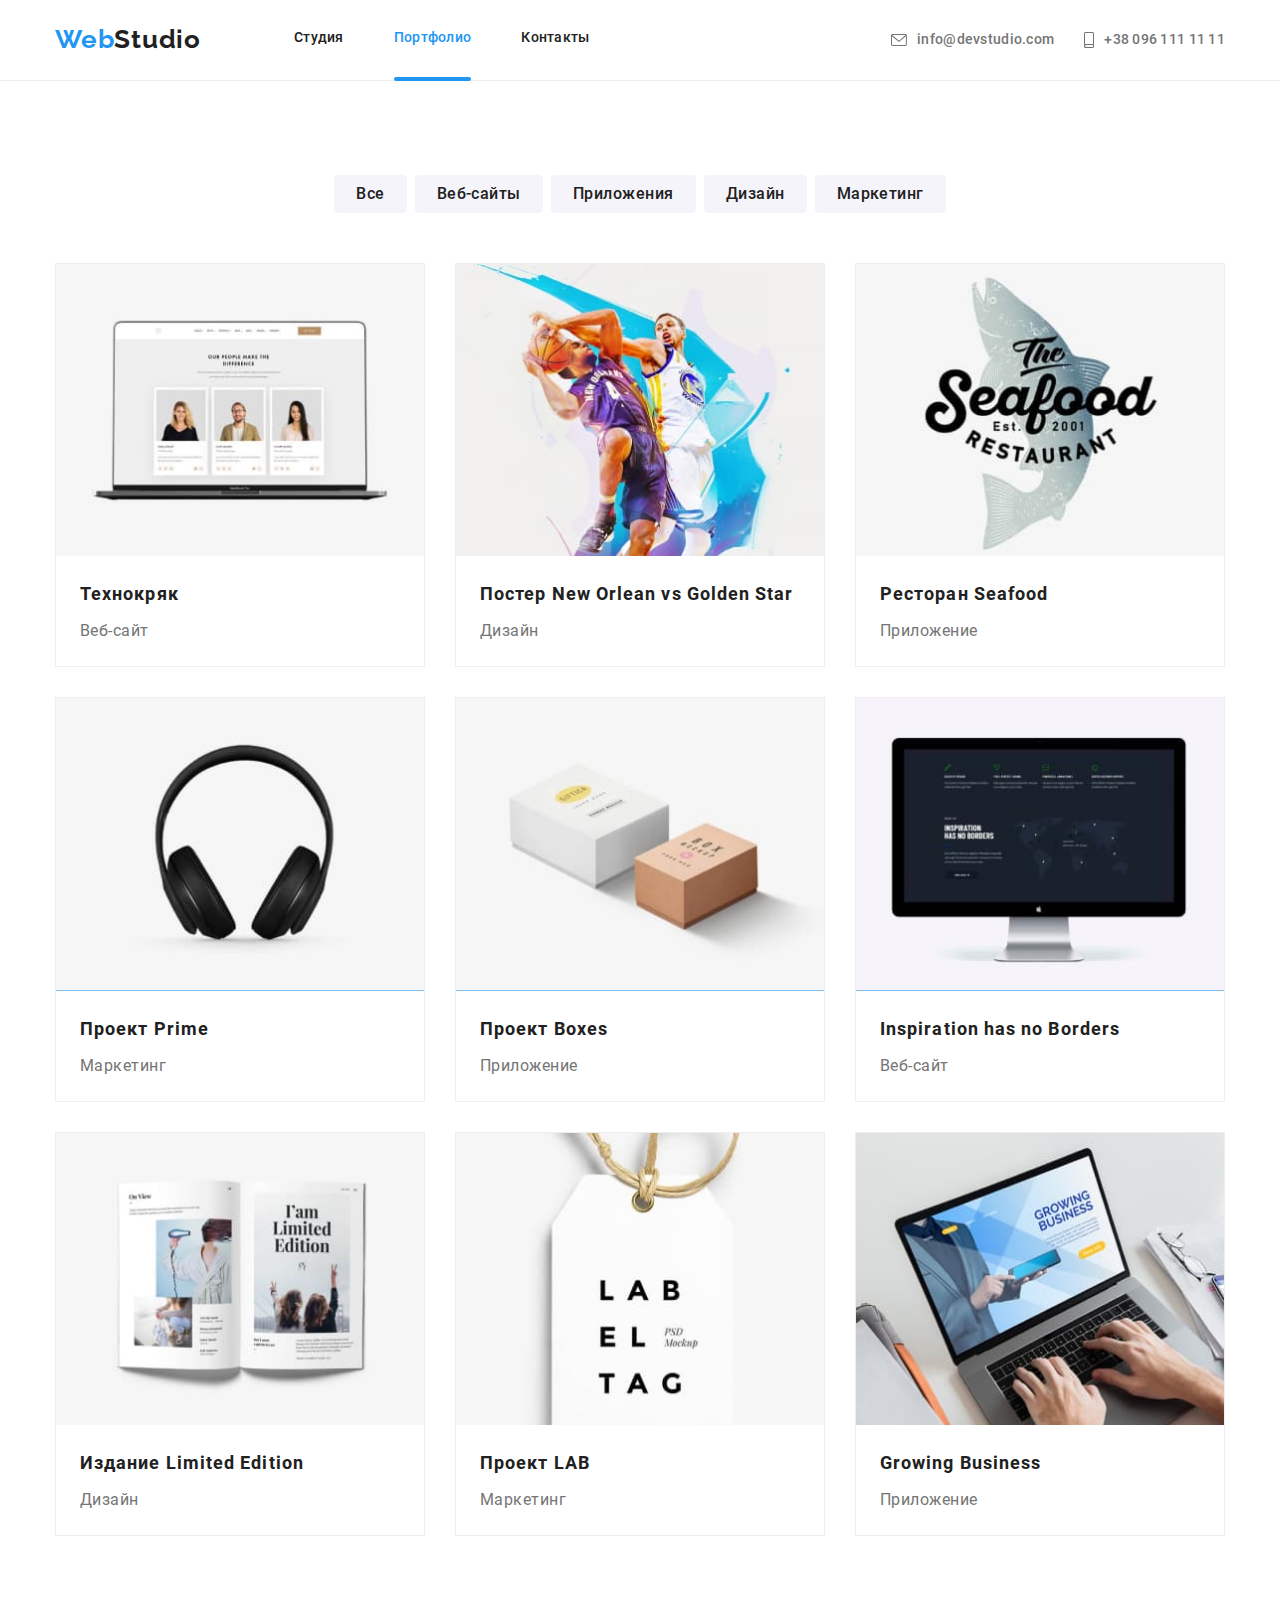
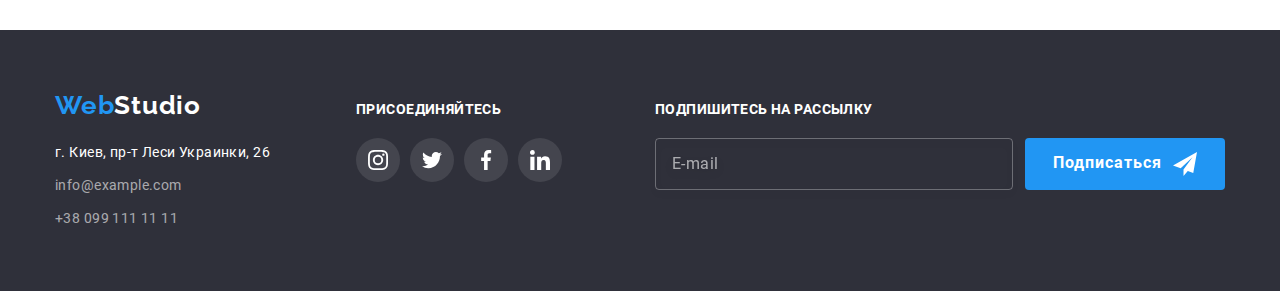
==== portfolio.html @ 05258400 "из ДЗ7 БЭМ+шрифты font-face" ====
<!DOCTYPE html>
<html lang="ru">
  <head>
    <meta charset="UTF-8" />
    <meta name="viewport" content="width=device-width, initial-scale=1.0" />
    <title>WebStudio. Studio.</title>

    <!-- Нормализатор из конспекта -->
    <link
      rel="stylesheet"
      href="https://cdnjs.cloudflare.com/ajax/libs/modern-normalize/0.7.0/modern-normalize.min.css"
    />

    <!-- Мой файл стилей -->
    <link rel="stylesheet" href="./css/main.min.css" />
  </head>
  <body>
    <!--Верхняя линия-->
    <header class="header">
      <div class="container container--topline">
        <nav class="navigation">
          <a href="" class="logo logo--navigation">
            <span class="logo--part-one">Web</span>Studio
          </a>
          <ul class="navigation-list">
            <li class="navigation-list__item">
              <a href="./index.html" class="navigation-list__link"> Студия </a>
            </li>
            <li class="navigation-list__item">
              <a href="./portfolio.html" class="navigation-list__link current">
                Портфолио
              </a>
            </li>
            <li class="navigation-list__item">
              <a href="" class="navigation-list__link"> Контакты </a>
            </li>
          </ul>
        </nav>
        <ul class="contacts">
          <li class="contacts__item">
            <a href="mailto:info@devstudio.com" class="contacts__link">
              <svg class="contacts__icon" width="16" height="12">
                <use href="./images/sprite.svg#icon-envelope"></use>
              </svg>
              info@devstudio.com
            </a>
          </li>
          <li class="contacts__item">
            <a href="tel:+380961111111" class="contacts__link">
              <svg class="contacts__icon" width="10" height="16">
                <use href="./images/sprite.svg#icon-smartphone"></use>
              </svg>
              +38 096 111 11 11
            </a>
          </li>
        </ul>
      </div>
    </header>
    <main>
      <section class="section portfolio">
        <!--  Позже скрыть заголовок этой секции-->
        <h1 class="visually-hidden">Портфолио</h1>
        <div class="container">
          <ul class="filters">
            <li class="filters__item">
              <button type="button" class="filters__button">Все</button>
            </li>
            <li class="filters__item">
              <button type="button" class="filters__button">Веб-сайты</button>
            </li>
            <li class="filters__item">
              <button type="button " class="filters__button">Приложения</button>
            </li>
            <li class="filters__item">
              <button type="button" class="filters__button">Дизайн</button>
            </li>
            <li class="filters__item">
              <button type="button " class="filters__button">Маркетинг</button>
            </li>
          </ul>
          <!--Проекты-->
          <ul class="projects">
            <li class="projects__card">
              <a href="" class="projects__link">
                <div class="projects__image">
                  <img
                    src="./images/project-1.jpg"
                    alt="Страница сайта Технокряк."
                    width="370"
                  />
                  <p class="projects__overley">
                    Технокряк это современная площадка распространения
                    коронавируса. Компании используют эту платформу для
                    цифрового шпионажа и атак на защищённые сервера конкурентов.
                  </p>
                </div>
                <div class="projects__title">
                  <h2 class="projects__name">Технокряк</h2>
                  <p class="projects__label">Веб-сайт</p>
                </div>
              </a>
            </li>
            <li class="projects__card">
              <a href="" class="projects__link">
                <div class="projects__image">
                  <img
                    src="./images/project-2.jpg"
                    alt="Два игрока в баскетбол в прыжке."
                    width="370"
                  />
                  <p class="projects__overley">
                    Технокряк это современная площадка распространения
                    коронавируса. Компании используют эту платформу для
                    цифрового шпионажа и атак на защищённые сервера конкурентов.
                  </p>
                </div>
                <div class="projects__title">
                  <h2 class="projects__name">
                    Постер <span lang="en">New Orlean vs Golden Star</span>
                  </h2>

                  <p class="projects__label">Дизайн</p>
                </div>
              </a>
            </li>
            <li class="projects__card">
              <a href="" class="projects__link">
                <div class="projects__image">
                  <img
                    src="./images/project-3.jpg"
                    alt="Логотип ресторана The Seafood."
                    width="370"
                  />
                  <p class="projects__overley">
                    Технокряк это современная площадка распространения
                    коронавируса. Компании используют эту платформу для
                    цифрового шпионажа и атак на защищённые сервера конкурентов.
                  </p>
                </div>
                <div class="projects__title">
                  <h2 class="projects__name">
                    Ресторан <span lang="en">Seafood</span>
                  </h2>
                  <p class="projects__label">Приложение</p>
                </div>
              </a>
            </li>
            <li class="projects__card">
              <a href="" class="projects__link">
                <div class="projects__image">
                  <img
                    src="./images/project-4.jpg"
                    alt="Наушники"
                    width="370"
                  />
                  <p class="projects__overley">
                    Технокряк это современная площадка распространения
                    коронавируса. Компании используют эту платформу для
                    цифрового шпионажа и атак на защищённые сервера конкурентов.
                  </p>
                </div>

                <div class="projects__title">
                  <h2 class="projects__name">
                    Проект <span lang="en">Prime</span>
                  </h2>
                  <p class="projects__label">Маркетинг</p>
                </div>
              </a>
            </li>
            <li class="projects__card">
              <a href="" class="projects__link">
                <div class="projects__image">
                  <img
                    src="./images/project-5.jpg"
                    alt="Две коробки."
                    width="370"
                  />
                  <p class="projects__overley">
                    Технокряк это современная площадка распространения
                    коронавируса. Компании используют эту платформу для
                    цифрового шпионажа и атак на защищённые сервера конкурентов.
                  </p>
                </div>
                <div class="projects__title">
                  <h2 class="projects__name">
                    Проект <span lang="en">Boxes</span>
                  </h2>

                  <p class="projects__label">Приложение</p>
                </div>
              </a>
            </li>
            <li class="projects__card">
              <a href="" class="projects__link">
                <div class="projects__image">
                  <img
                    src="./images/project-6.jpg"
                    alt="Компьютер."
                    width="370"
                  />
                  <p class="projects__overley">
                    Технокряк это современная площадка распространения
                    коронавируса. Компании используют эту платформу для
                    цифрового шпионажа и атак на защищённые сервера конкурентов.
                  </p>
                </div>
                <div class="projects__title">
                  <h2 class="projects__name" lang="en">
                    Inspiration has no Borders
                  </h2>
                  <p class="projects__label">Веб-сайт</p>
                </div>
              </a>
            </li>
            <li class="projects__card">
              <a href="" class="projects__link">
                <div class="projects__image">
                  <img
                    src="./images/project-7.jpg"
                    alt="Разворот журнала."
                    width="370"
                  />
                  <p class="projects__overley">
                    Технокряк это современная площадка распространения
                    коронавируса. Компании используют эту платформу для
                    цифрового шпионажа и атак на защищённые сервера конкурентов.
                  </p>
                </div>
                <div class="projects__title">
                  <h2 class="projects__name">
                    Издание <span lang="en">Limited Edition</span>
                  </h2>
                  <p class="projects__label">Дизайн</p>
                </div>
              </a>
            </li>
            <li class="projects__card">
              <a href="" class="projects__link">
                <div class="projects__image">
                  <img src="./images/project-8.jpg" alt="Бирка." width="370" />
                  <p class="projects__overley">
                    Технокряк это современная площадка распространения
                    коронавируса. Компании используют эту платформу для
                    цифрового шпионажа и атак на защищённые сервера конкурентов.
                  </p>
                </div>
                <div class="projects__title">
                  <h2 class="projects__name">
                    Проект <span lang="en">LAB</span>
                  </h2>

                  <p class="projects__label">Маркетинг</p>
                </div>
              </a>
            </li>
            <li class="projects__card">
              <a href="" class="projects__link">
                <div class="projects__image">
                  <img
                    src="./images/project-9.jpg"
                    alt="Ноутбук со стартовой страницей сайта"
                    width="370"
                  />
                  <p class="projects__overley">
                    Технокряк это современная площадка распространения
                    коронавируса. Компании используют эту платформу для
                    цифрового шпионажа и атак на защищённые сервера конкурентов.
                  </p>
                </div>
                <div class="projects__title">
                  <h2 class="projects__name" lang="en">Growing Business</h2>
                  <p class="projects__label">Приложение</p>
                </div>
              </a>
            </li>
          </ul>
        </div>
      </section>
    </main>
    <footer class="footer">
      <div class="container container--footer">
        <div class="box-contacts">
          <a href="" class="logo logo--footer">
            <span class="logo--part-one">Web</span
            ><span class="logo--part-two">Studio</span>
          </a>

          <address class="address">
            <p class="address__mail">г. Киев, пр-т Леси Украинки, 26</p>
            <a href="mailto:info@example.com" class="address__email"
              >info@example.com
            </a>
            <a href="tel:+380991111111" class="address__tel"
              >+38 099 111 11 11
            </a>
          </address>
        </div>
        <div class="box-social">
          <p class="box-social__label">Присоединяйтесь</p>
          <ul class="social-network">
            <li class="social-network__item">
              <a href="" class="social-network__link">
                <svg class="social-network__icon">
                  <use href="./images/sprite.svg#icon-instagram"></use>
                </svg>
              </a>
            </li>
            <li class="social-network__item">
              <a href="" class="social-network__link">
                <svg class="social-network__icon">
                  <use href="./images/sprite.svg#icon-twitter"></use>
                </svg>
              </a>
            </li>
            <li class="social-network__item">
              <a href="" class="social-network__link">
                <svg class="social-network__icon">
                  <use href="./images/sprite.svg#icon-facebook"></use>
                </svg>
              </a>
            </li>
            <li class="social-network__item">
              <a href="" class="social-network__link">
                <svg class="social-network__icon">
                  <use href="./images/sprite.svg#icon-linkedin"></use>
                </svg>
              </a>
            </li>
          </ul>
        </div>
        <div class="box-form">
          <p class="box-form__label">Подпишитесь на рассылку</p>
          <form autocomplete="off" id="form-join" class="form-join">
            <input
              type="email"
              class="form-join-input"
              name="user-email"
              placeholder="E-mail"
            />
            <button type="submit" class="form-join__button">Подписаться</button>
          </form>
        </div>
      </div>
    </footer>
  </body>
</html>
---- css/main.min.css ----
@font-face{font-family:'Roboto';src:url("../fonts/roboto-black.eot");src:url("../fonts/roboto-black.eot?#iefix") format("embedded-opentype"),url("../fonts/roboto-black.ttf") format("truetype"),url("../fonts/roboto-black.woff2") format("woff2"),url("../fonts/roboto-black.woff") format("woff"),url("../fonts/roboto-black.svg#roboto-black") format("svg");font-weight:900;font-style:normal;font-display:fallback}@font-face{font-family:'Roboto';src:url("../fonts/roboto-regular.eot");src:url("../fonts/roboto-regular.eot?#iefix") format("embedded-opentype"),url("../fonts/roboto-regular.ttf") format("truetype"),url("../fonts/roboto-regular.woff2") format("woff2"),url("../fonts/roboto-regular.woff") format("woff"),url("../fonts/roboto-regular.svg#roboto-regular") format("svg");font-weight:400;font-style:normal;font-display:fallback}@font-face{font-family:'Roboto';src:url("../fonts/roboto-bold.eot");src:url("../fonts/roboto-bold.eot?#iefix") format("embedded-opentype"),url("../fonts/roboto-bold.ttf") format("truetype"),url("../fonts/roboto-bold.woff2") format("woff2"),url("../fonts/roboto-bold.woff") format("woff"),url("../fonts/roboto-bold.svg#roboto-bold") format("svg");font-weight:700;font-style:normal;font-display:fallback}@font-face{font-family:'Roboto';src:url("../fonts/roboto-medium.eot");src:url("../fonts/roboto-medium.eot?#iefix") format("embedded-opentype"),url("../fonts/roboto-medium.ttf") format("truetype"),url("../fonts/roboto-medium.woff2") format("woff2"),url("../fonts/roboto-medium.woff") format("woff"),url("../fonts/roboto-medium.svg#roboto-medium") format("svg");font-weight:500;font-style:normal;font-display:fallback}@font-face{font-family:'Raleway';src:url("../fonts/raleway-bold.eot");src:url("../fonts/raleway-bold.eot?#iefix") format("embedded-opentype"),url("../fonts/raleway-bold.ttf") format("truetype"),url("../fonts/raleway-bold.woff2") format("woff2"),url("../fonts/raleway-bold.woff") format("woff"),url("../fonts/raleway-bold.svg#raleway-bold") format("svg");font-weight:700;font-style:normal;font-display:fallback}.box-social__label,.box-form__label,.navigation,.primary__title,.features-list__label,.features-list__text,.activity__title,.activity-list__label,.team__title,.members__title,.members__name,.members__position,.clients__title,.address,.address__mail,.projects__overley,.projects__name,.projects__label,.modal__title{margin:0px}.navigation-list,.contacts,.features-list,.activity-list,.members,.social-network,.collection,.filters,.projects,.form-inputs{list-style:none;padding:0px;margin:0px}.logo,.navigation-list__link,.contacts__link,.social-network__link,.collection__link,.address__email,.address__tel,.projects__link{text-decoration:none;margin:0px}.features,.activity,.team,.clients,.portfolio{padding-top:94px;padding-bottom:94px;text-align:center}.primary__button,.form-join__button,.form-modal__submit{padding-top:10px;padding-bottom:10px;width:200px;color:#fff;font-family:"Roboto",sans-serif;font-style:normal;font-weight:700;font-size:16px;line-height:1.87;letter-spacing:.06em;background-color:#2196f3;border:none;border-radius:4px}.box-social__label,.box-form__label{margin-bottom:20px;font-family:"Roboto",sans-serif;font-style:normal;font-weight:700;font-size:14px;line-height:1.14;letter-spacing:.03em;text-align:start;color:#fff;text-transform:uppercase}.container{width:1200px;margin-left:auto;margin-right:auto;padding-left:15px;padding-right:15px}img{display:block;max-width:100%;height:auto}.visually-hidden{position:absolute;width:1px;height:1px;margin:-1px;border:0;padding:0;clip:rect(0 0 0 0);overflow:hidden}.logo{font-family:"Roboto",sans-serif;font-style:normal;font-weight:700;font-size:26px;line-height:1.192;letter-spacing:.03em;font-family:Raleway, sans-serif;color:#212121}.logo--navigation{margin-right:93px;padding:24px 0px 25px}.logo--footer{display:block;margin-bottom:20px}.logo--part-one{color:#2196f3}.logo--part-two{color:#fff}.logo--footer{display:block;margin-bottom:20px}.container--topline{display:-webkit-box;display:-ms-flexbox;display:flex;-webkit-box-pack:justify;-ms-flex-pack:justify;justify-content:space-between;-webkit-box-align:center;-ms-flex-align:center;align-items:center;-ms-flex-wrap:nowrap;flex-wrap:nowrap}.navigation{display:-webkit-box;display:-ms-flexbox;display:flex;-webkit-box-pack:normal;-ms-flex-pack:normal;justify-content:normal;-webkit-box-align:center;-ms-flex-align:center;align-items:center;-ms-flex-wrap:nowrap;flex-wrap:nowrap}.navigation-list{display:-webkit-box;display:-ms-flexbox;display:flex;-webkit-box-pack:normal;-ms-flex-pack:normal;justify-content:normal;-webkit-box-align:normal;-ms-flex-align:normal;align-items:normal;-ms-flex-wrap:nowrap;flex-wrap:nowrap;font-family:"Roboto",sans-serif;font-style:normal;font-weight:500;font-size:14px;line-height:1.14;letter-spacing:.02em}.navigation-list__item:not(:last-child){margin-right:50px}.navigation-list__link{padding:32px 0px;color:#212121;-webkit-transition:background-color 250ms cubic-bezier(0.4, 0, 0.2, 1),color 250ms cubic-bezier(0.4, 0, 0.2, 1);transition:background-color 250ms cubic-bezier(0.4, 0, 0.2, 1),color 250ms cubic-bezier(0.4, 0, 0.2, 1)}.navigation-list__link.current::after{display:block;position:relative;left:0;top:31px;content:'';width:100%;height:4px;border-radius:2px;background-color:#2196f3}.navigation-list__link.current,.navigation-list__link:hover,.navigation-list__link:focus{color:#2196f3}.contacts{display:-webkit-box;display:-ms-flexbox;display:flex;-webkit-box-pack:normal;-ms-flex-pack:normal;justify-content:normal;-webkit-box-align:normal;-ms-flex-align:normal;align-items:normal;-ms-flex-wrap:nowrap;flex-wrap:nowrap;font-family:"Roboto",sans-serif;font-style:normal;font-weight:500;font-size:14px;line-height:1.14;letter-spacing:.02em}.contacts__item:not(:last-child){margin-right:30px}.contacts__link{display:-webkit-box;display:-ms-flexbox;display:flex;-webkit-box-pack:normal;-ms-flex-pack:normal;justify-content:normal;-webkit-box-align:center;-ms-flex-align:center;align-items:center;-ms-flex-wrap:nowrap;flex-wrap:nowrap;padding:32px 0px;color:#757575;-webkit-transition:background-color 250ms cubic-bezier(0.4, 0, 0.2, 1),color 250ms cubic-bezier(0.4, 0, 0.2, 1);transition:background-color 250ms cubic-bezier(0.4, 0, 0.2, 1),color 250ms cubic-bezier(0.4, 0, 0.2, 1)}.contacts__icon{margin-right:10px;fill:#757575;-webkit-transition:fill 250ms cubic-bezier(0.4, 0, 0.2, 1);transition:fill 250ms cubic-bezier(0.4, 0, 0.2, 1)}.contacts__link:hover .contacts__icon,.contacts__link:focus .contacts__icon{fill:#2196f3}.contacts__link:hover,.contacts__link:focus{color:#2196f3}.primary{text-align:center;border-top:1px solid #ececec}.primary__box{display:inline-block;width:696px}.primary__title{font-family:"Roboto",sans-serif;font-style:normal;font-weight:900;font-size:44px;line-height:1.36;letter-spacing:.06em;margin-bottom:30px;color:#fff;text-transform:uppercase}.primary__button{-webkit-box-shadow:0px 4px 4px rgba(0,0,0,0.15);box-shadow:0px 4px 4px rgba(0,0,0,0.15);cursor:pointer;-webkit-transition:background-color 250ms cubic-bezier(0.4, 0, 0.2, 1);transition:background-color 250ms cubic-bezier(0.4, 0, 0.2, 1)}.primary__button:hover,.primary__button:focus{background-color:#188ce8}.background{max-width:1600px;margin:0px auto;padding:200px 0px;height:600px;background-image:-webkit-gradient(linear, left top, right top, from(rgba(47,48,58,0.4)), to(rgba(47,48,58,0.4))),url("../images/primary.jpg");background-image:linear-gradient(to right, rgba(47,48,58,0.4), rgba(47,48,58,0.4)),url("../images/primary.jpg")}.features-list{display:-webkit-box;display:-ms-flexbox;display:flex;-webkit-box-pack:justify;-ms-flex-pack:justify;justify-content:space-between;-webkit-box-align:normal;-ms-flex-align:normal;align-items:normal;-ms-flex-wrap:nowrap;flex-wrap:nowrap}.features-list__card{width:calc((100% - 30px * 3) / 4);text-align:start}.features-list__label{margin-bottom:10px;font-family:"Roboto",sans-serif;font-style:normal;font-weight:700;font-size:14px;line-height:1.14;letter-spacing:.03em;color:#212121;text-transform:uppercase}.features-list__image{display:-webkit-box;display:-ms-flexbox;display:flex;-webkit-box-pack:center;-ms-flex-pack:center;justify-content:center;-webkit-box-align:center;-ms-flex-align:center;align-items:center;-ms-flex-wrap:nowrap;flex-wrap:nowrap;margin-bottom:30px;padding-top:25px;padding-bottom:25px;text-align:center;background-color:#f5f4fa;border-radius:4px}.features-list__icon{--color2: #2196f3;width:70px;height:70px}.features-list__text{font-family:"Roboto",sans-serif;font-style:normal;font-weight:400;font-size:14px;line-height:1.71;letter-spacing:.03em;color:#757575}.activity{padding-top:0}.activity__title{margin-bottom:50px;font-family:"Roboto",sans-serif;font-style:normal;font-weight:700;font-size:36px;line-height:1.16;letter-spacing:.03em;color:#212121}.activity-list{display:-webkit-box;display:-ms-flexbox;display:flex;-webkit-box-pack:normal;-ms-flex-pack:normal;justify-content:normal;-webkit-box-align:normal;-ms-flex-align:normal;align-items:normal;-ms-flex-wrap:wrap;flex-wrap:wrap}.activity-list__card{position:relative;display:-webkit-inline-box;display:-ms-inline-flexbox;display:inline-flex;-webkit-box-pack:center;-ms-flex-pack:center;justify-content:center;-webkit-box-align:normal;-ms-flex-align:normal;align-items:normal;-ms-flex-wrap:wrap;flex-wrap:wrap;width:calc((100% - 30px * 2) / 3)}.activity-list__card:not(:nth-child(3n)){margin-right:30px}.activity-list__label{position:absolute;bottom:0;left:50%;padding:27px 0px;width:370px;-webkit-transform:translateX(-50%);transform:translateX(-50%);font-family:"Roboto",sans-serif;font-style:normal;font-weight:700;font-size:14px;line-height:1.14;letter-spacing:.03em;color:#fff;text-transform:uppercase;background-color:rgba(47,48,58,0.8)}.team{background-color:#f5f4fa}.team__title{font-family:"Roboto",sans-serif;font-style:normal;font-weight:700;font-size:36px;line-height:1.16;letter-spacing:.03em;color:#212121;margin-bottom:50px}.members{display:-webkit-box;display:-ms-flexbox;display:flex;-webkit-box-pack:normal;-ms-flex-pack:normal;justify-content:normal;-webkit-box-align:normal;-ms-flex-align:normal;align-items:normal;-ms-flex-wrap:wrap;flex-wrap:wrap}.members__card{display:-webkit-box;display:-ms-flexbox;display:flex;-webkit-box-pack:normal;-ms-flex-pack:normal;justify-content:normal;-webkit-box-align:center;-ms-flex-align:center;align-items:center;-ms-flex-wrap:nowrap;flex-wrap:nowrap;-webkit-box-orient:vertical;-webkit-box-direction:normal;-ms-flex-direction:column;flex-direction:column;width:calc((100% - 30px * 3) / 4);background-color:#fff;border-radius:0px 0px 4px 4px;-webkit-box-shadow:0px 1px 3px rgba(0,0,0,0.12),0px 1px 1px rgba(0,0,0,0.14),0px 2px 1px rgba(0,0,0,0.2);box-shadow:0px 1px 3px rgba(0,0,0,0.12),0px 1px 1px rgba(0,0,0,0.14),0px 2px 1px rgba(0,0,0,0.2)}.members__card:not(:nth-child(4n)){margin-right:30px}.members__title{padding-top:30px;padding-bottom:30px;font-family:"Roboto",sans-serif;font-style:normal;font-weight:700;font-size:36px;line-height:1.16;letter-spacing:.03em;color:#212121}.members__name{margin-bottom:10px;font-family:"Roboto",sans-serif;font-style:normal;font-weight:500;font-size:16px;line-height:1.19;letter-spacing:.03em;color:#212121}.members__position{margin-bottom:10px;font-family:"Roboto",sans-serif;font-style:normal;font-weight:400;font-size:16px;line-height:1.19;letter-spacing:.03em;color:#757575}.social-network{display:-webkit-box;display:-ms-flexbox;display:flex;-webkit-box-pack:normal;-ms-flex-pack:normal;justify-content:normal;-webkit-box-align:normal;-ms-flex-align:normal;align-items:normal;-ms-flex-wrap:nowrap;flex-wrap:nowrap}.social-network__item:not(:nth-child(4)){margin-right:10px}.social-network__icon{width:20px;height:20px}.social-network__link{display:-webkit-box;display:-ms-flexbox;display:flex;-webkit-box-pack:center;-ms-flex-pack:center;justify-content:center;-webkit-box-align:center;-ms-flex-align:center;align-items:center;-ms-flex-wrap:nowrap;flex-wrap:nowrap;width:44px;height:44px;border-radius:50%}.team .social-network__link{background-color:rgba(255,255,255,0.1);fill:#afb1b8;-webkit-transition:background-color 250ms cubic-bezier(0.4, 0, 0.2, 1),fill 250ms cubic-bezier(0.4, 0, 0.2, 1);transition:background-color 250ms cubic-bezier(0.4, 0, 0.2, 1),fill 250ms cubic-bezier(0.4, 0, 0.2, 1)}.team .social-network__link:hover,.team .social-network__link:focus{background-color:#2196f3;fill:#fff}.footer .social-network__link{background-color:rgba(255,255,255,0.1);fill:#fff;-webkit-transition:background-color 250ms cubic-bezier(0.4, 0, 0.2, 1);transition:background-color 250ms cubic-bezier(0.4, 0, 0.2, 1)}.footer .social-network__link:hover,.footer .social-network__link:focus{background-color:#2196f3}.clients__title{margin-bottom:50px;font-family:"Roboto",sans-serif;font-style:normal;font-weight:700;font-size:36px;line-height:1.16;letter-spacing:.03em;color:#212121}.collection{display:-webkit-box;display:-ms-flexbox;display:flex;-webkit-box-pack:normal;-ms-flex-pack:normal;justify-content:normal;-webkit-box-align:normal;-ms-flex-align:normal;align-items:normal;-ms-flex-wrap:wrap;flex-wrap:wrap}.collection__item{display:-webkit-box;display:-ms-flexbox;display:flex;-webkit-box-pack:normal;-ms-flex-pack:normal;justify-content:normal;-webkit-box-align:normal;-ms-flex-align:normal;align-items:normal;-ms-flex-wrap:nowrap;flex-wrap:nowrap;width:calc((100% - 30px * 5) / 6)}.collection__item:not(:nth-child(6n)){margin-right:30px}.collection__link{display:-webkit-box;display:-ms-flexbox;display:flex;-webkit-box-pack:center;-ms-flex-pack:center;justify-content:center;-webkit-box-align:center;-ms-flex-align:center;align-items:center;-ms-flex-wrap:nowrap;flex-wrap:nowrap;height:90px;width:170px;border:1px solid #afb1b8;border-radius:4px;fill:#afb1b8;-webkit-transition:border-color 250ms cubic-bezier(0.4, 0, 0.2, 1),fill 250ms cubic-bezier(0.4, 0, 0.2, 1);transition:border-color 250ms cubic-bezier(0.4, 0, 0.2, 1),fill 250ms cubic-bezier(0.4, 0, 0.2, 1)}.collection__link:hover,.collection__link:focus{fill:#2196f3;border:1px solid #2196f3}.footer{padding-top:60px;padding-bottom:60px;background-color:#2f303a}.box-contacts{margin-right:70px;min-width:231px;text-align:start}.box-form{margin-left:auto}.container--footer{display:-webkit-box;display:-ms-flexbox;display:flex;-webkit-box-pack:normal;-ms-flex-pack:normal;justify-content:normal;-webkit-box-align:baseline;-ms-flex-align:baseline;align-items:baseline;-ms-flex-wrap:nowrap;flex-wrap:nowrap}.form-join{display:-webkit-box;display:-ms-flexbox;display:flex;-webkit-box-pack:normal;-ms-flex-pack:normal;justify-content:normal;-webkit-box-align:normal;-ms-flex-align:normal;align-items:normal;-ms-flex-wrap:nowrap;flex-wrap:nowrap;width:570px;text-align:start}.form-join-input{padding:15px 16px;margin-right:12px;width:358px;font-family:"Roboto",sans-serif;font-style:normal;font-weight:400;font-size:16px;line-height:1.25;letter-spacing:.03em;color:rgba(255,255,255,0.6);background-color:transparent;-webkit-box-sizing:border-box;box-sizing:border-box;-webkit-filter:drop-shadow(0px 4px 4px rgba(0,0,0,0.15));filter:drop-shadow(0px 4px 4px rgba(0,0,0,0.15));border:1px solid rgba(255,255,255,0.3);border-radius:4px}.form-join-input::-webkit-input-placeholder{color:rgba(255,255,255,0.6)}.form-join-input:-ms-input-placeholder{color:rgba(255,255,255,0.6)}.form-join-input::-ms-input-placeholder{color:rgba(255,255,255,0.6)}.form-join-input::placeholder{color:rgba(255,255,255,0.6)}.form-join__button{display:-webkit-box;display:-ms-flexbox;display:flex;-webkit-box-pack:normal;-ms-flex-pack:normal;justify-content:normal;-webkit-box-align:normal;-ms-flex-align:normal;align-items:normal;-ms-flex-wrap:nowrap;flex-wrap:nowrap;position:relative;padding-left:28px;padding-right:28px}.form-join__button::after{position:absolute;top:50%;right:0;-webkit-transform:translate(-28px, -50%);transform:translate(-28px, -50%);content:'';display:block;width:24px;height:24px;background-image:url(../images/icon-send.svg);background-size:contain}.address{font-family:"Roboto",sans-serif;font-style:normal;font-weight:400;font-size:14px;line-height:1.71;letter-spacing:.03em}.address__mail{margin-bottom:9px;color:#fff}.address__email,.address__tel{display:block;color:rgba(255,255,255,0.6)}.address__email{margin-bottom:9px}.portfolio{border-top:1px solid #ececec}.filters{display:-webkit-inline-box;display:-ms-inline-flexbox;display:inline-flex;-webkit-box-pack:center;-ms-flex-pack:center;justify-content:center;-webkit-box-align:normal;-ms-flex-align:normal;align-items:normal;-ms-flex-wrap:nowrap;flex-wrap:nowrap;margin-bottom:34px;margin-right:auto;margin-left:auto;padding-bottom:16px;cursor:pointer}.filters__item:not(:last-child){margin-right:8px}.filters__button{padding:6px 22px;font-family:"Roboto",sans-serif;font-style:normal;font-weight:500;font-size:16px;line-height:1.62;letter-spacing:.03em;color:#212121;text-align:center;background-color:#f5f4fa;border:none;border-radius:4px;cursor:pointer;-webkit-transition:background-color 250ms cubic-bezier(0.4, 0, 0.2, 1),color 250ms cubic-bezier(0.4, 0, 0.2, 1);transition:background-color 250ms cubic-bezier(0.4, 0, 0.2, 1),color 250ms cubic-bezier(0.4, 0, 0.2, 1)}.filters__button:hover,.filters__button:focus{color:#fff;background-color:#2196f3;-webkit-box-shadow:0px 3px 1px rgba(0,0,0,0.1),0px 1px 2px rgba(0,0,0,0.08),0px 2px 2px rgba(0,0,0,0.12);box-shadow:0px 3px 1px rgba(0,0,0,0.1),0px 1px 2px rgba(0,0,0,0.08),0px 2px 2px rgba(0,0,0,0.12)}.projects{display:-webkit-box;display:-ms-flexbox;display:flex;-webkit-box-pack:normal;-ms-flex-pack:normal;justify-content:normal;-webkit-box-align:normal;-ms-flex-align:normal;align-items:normal;-ms-flex-wrap:wrap;flex-wrap:wrap}.projects__card:not(:nth-child(3n)){margin-right:30px}.projects__card:not(:nth-last-child(-n+3)){margin-bottom:30px}.projects__card{width:calc((100% - 2 * 30px) / 3)}.projects__link{display:block;border:1px solid #eee}.projects__image{display:-webkit-box;display:-ms-flexbox;display:flex;-webkit-box-pack:center;-ms-flex-pack:center;justify-content:center;-webkit-box-align:normal;-ms-flex-align:normal;align-items:normal;-ms-flex-wrap:nowrap;flex-wrap:nowrap;position:relative;overflow:hidden}.projects__overley{font-family:"Roboto",sans-serif;font-style:normal;font-weight:400;font-size:18px;line-height:1.56;letter-spacing:.03em;position:absolute;top:0;left:0;content:'';padding:63px 24px;width:100%;height:100%;text-align:left;color:#fff;background-color:rgba(33,150,243,0.9);-webkit-transform:translateY(100%);transform:translateY(100%);-webkit-transition:-webkit-transform 250ms cubic-bezier(0.4, 0, 0.2, 1);transition:-webkit-transform 250ms cubic-bezier(0.4, 0, 0.2, 1);transition:transform 250ms cubic-bezier(0.4, 0, 0.2, 1);transition:transform 250ms cubic-bezier(0.4, 0, 0.2, 1), -webkit-transform 250ms cubic-bezier(0.4, 0, 0.2, 1)}.projects__link:hover,.projects__link:focus{border:1px solid #eee;-webkit-box-shadow:0px 1px 1px rgba(0,0,0,0.12),0px 4px 4px rgba(0,0,0,0.06),1px 4px 6px rgba(0,0,0,0.16);box-shadow:0px 1px 1px rgba(0,0,0,0.12),0px 4px 4px rgba(0,0,0,0.06),1px 4px 6px rgba(0,0,0,0.16)}.projects__link:hover .projects__overley,.projects__link:focus .projects__overley{-webkit-transform:translateY(0%);transform:translateY(0%)}.projects__name{font-family:"Roboto",sans-serif;font-style:normal;font-weight:700;font-size:18px;line-height:2;letter-spacing:.06em;margin-bottom:4px;color:#212121}.projects__title{padding:20px 24px;text-align:start}.projects__label{font-family:"Roboto",sans-serif;font-style:normal;font-weight:400;font-size:16px;line-height:1.87;letter-spacing:.03em;color:#757575}.backdrop{position:fixed;top:0;left:0;width:100%;height:100%;background-color:rgba(0,0,0,0.2);opacity:1;overflow:auto;z-index:1;-webkit-transition:opacity 250ms cubic-bezier(0.4, 0, 0.2, 1);transition:opacity 250ms cubic-bezier(0.4, 0, 0.2, 1)}.backdrop.is-hidden{opacity:0;pointer-events:none}.modal{position:absolute;top:50%;left:50%;padding:40px;width:528px;height:581px;background-color:#fff;-webkit-box-shadow:0px 1px 3px rgba(0,0,0,0.12),0px 1px 1px rgba(0,0,0,0.14),0px 2px 1px rgba(0,0,0,0.2);box-shadow:0px 1px 3px rgba(0,0,0,0.12),0px 1px 1px rgba(0,0,0,0.14),0px 2px 1px rgba(0,0,0,0.2);border-radius:4px;-webkit-transform:translate(-50%, -50%) scale(1);transform:translate(-50%, -50%) scale(1);-webkit-transition:-webkit-transform 250ms cubic-bezier(0.4, 0, 0.2, 1) 250ms;transition:-webkit-transform 250ms cubic-bezier(0.4, 0, 0.2, 1) 250ms;transition:transform 250ms cubic-bezier(0.4, 0, 0.2, 1) 250ms;transition:transform 250ms cubic-bezier(0.4, 0, 0.2, 1) 250ms, -webkit-transform 250ms cubic-bezier(0.4, 0, 0.2, 1) 250ms}.modal__title{margin-bottom:15px;font-family:"Roboto",sans-serif;font-style:normal;font-weight:700;font-size:20px;line-height:1.15;letter-spacing:.03em;text-align:center}.modal__button-close{display:-webkit-box;display:-ms-flexbox;display:flex;-webkit-box-pack:center;-ms-flex-pack:center;justify-content:center;-webkit-box-align:center;-ms-flex-align:center;align-items:center;-ms-flex-wrap:nowrap;flex-wrap:nowrap;position:absolute;top:8px;right:8px;padding:0;margin:0;width:30px;height:30px;border-radius:50%;background-color:#fff;border:1px solid rgba(0,0,0,0.1);-webkit-transition:fill 250ms cubic-bezier(0.4, 0, 0.2, 1),-webkit-transform 250ms cubic-bezier(0.4, 0, 0.2, 1);transition:fill 250ms cubic-bezier(0.4, 0, 0.2, 1),-webkit-transform 250ms cubic-bezier(0.4, 0, 0.2, 1);transition:fill 250ms cubic-bezier(0.4, 0, 0.2, 1),transform 250ms cubic-bezier(0.4, 0, 0.2, 1);transition:fill 250ms cubic-bezier(0.4, 0, 0.2, 1),transform 250ms cubic-bezier(0.4, 0, 0.2, 1),-webkit-transform 250ms cubic-bezier(0.4, 0, 0.2, 1)}.modal__button-close:hover{fill:#2196f3;outline-color:#eee;-webkit-transform:scale(1.1);transform:scale(1.1)}.backdrop.is-hidden .modal{-webkit-transform:translate(-50%, -50%) scale(0);transform:translate(-50%, -50%) scale(0)}.form-modal{display:block;text-align:center}.form-modal__submit{padding-left:55px;padding-right:55px;-webkit-box-shadow:0px 4px 4px rgba(0,0,0,0.15);box-shadow:0px 4px 4px rgba(0,0,0,0.15);-webkit-transition:backrgound-color 250ms cubic-bezier(0.4, 0, 0.2, 1);transition:backrgound-color 250ms cubic-bezier(0.4, 0, 0.2, 1)}.form-modal__submit:hover{background-color:#188ce8}.form-modal__submit:disabled{background-color:#afb1b8}.form-checkbox{display:-webkit-box;display:-ms-flexbox;display:flex;-webkit-box-pack:normal;-ms-flex-pack:normal;justify-content:normal;-webkit-box-align:center;-ms-flex-align:center;align-items:center;-ms-flex-wrap:nowrap;flex-wrap:nowrap;margin-bottom:30px;font-family:"Roboto",sans-serif;font-style:normal;font-weight:400;font-size:14px;line-height:1.71;letter-spacing:.03em}.form-checkbox__label{margin-right:5px;margin-left:7px;color:#757575}.form-checkbox__link{color:#2196f3}.form-checkbox__castom{width:18px;height:18px;background-image:url(../images/icon-check.svg);background-size:contain;background-origin:border-box;border:1px solid #212121;background-color:#fff;-webkit-transition:background-color 250ms cubic-bezier(0.4, 0, 0.2, 1);transition:background-color 250ms cubic-bezier(0.4, 0, 0.2, 1)}.form-checkbox__input:checked+.form-checkbox__castom{background-color:#2196f3;border-color:transparent;border-radius:2px}.form-inputs{margin-bottom:20px;text-align:start}.form-inputs__item{margin-bottom:10px}.form-inputs__input{padding:11px 0px 11px 40px;border:1px solid rgba(33,33,33,0.2);border-radius:4px;outline:none;-webkit-transition:border-color 250ms cubic-bezier(0.4, 0, 0.2, 1);transition:border-color 250ms cubic-bezier(0.4, 0, 0.2, 1)}.form-inputs__input:focus-within{border-color:#2196f3}.form-inputs__field{display:-webkit-box;display:-ms-flexbox;display:flex;-webkit-box-pack:normal;-ms-flex-pack:normal;justify-content:normal;-webkit-box-align:normal;-ms-flex-align:normal;align-items:normal;-ms-flex-wrap:nowrap;flex-wrap:nowrap;position:relative;-webkit-box-orient:vertical;-webkit-box-direction:normal;-ms-flex-direction:column;flex-direction:column}.form-inputs__field:focus-within .form-inputs__icon{fill:#2196f3}.form-inputs__icon{display:block;position:absolute;bottom:0;left:0;margin-left:12px;-webkit-transform:translateY(-11px);transform:translateY(-11px);-webkit-transition:fill 250ms cubic-bezier(0.4, 0, 0.2, 1);transition:fill 250ms cubic-bezier(0.4, 0, 0.2, 1)}.form-inputs__label{margin-bottom:4px;font-family:"Roboto",sans-serif;font-style:normal;font-weight:400;font-size:12px;line-height:1.17;letter-spacing:.01em}.form-inputs__comment{resize:none;padding:12px 16px;font-family:"Roboto",sans-serif;font-style:normal;font-weight:400;font-size:12px;line-height:1.17;letter-spacing:.01em;border:1px solid rgba(33,33,33,0.2);border-radius:4px;outline:none;-webkit-transition:border-color 250ms cubic-bezier(0.4, 0, 0.2, 1);transition:border-color 250ms cubic-bezier(0.4, 0, 0.2, 1)}.form-inputs__comment::-webkit-input-placeholder{color:rgba(117,117,117,0.5)}.form-inputs__comment:-ms-input-placeholder{color:rgba(117,117,117,0.5)}.form-inputs__comment::-ms-input-placeholder{color:rgba(117,117,117,0.5)}.form-inputs__comment::placeholder{color:rgba(117,117,117,0.5)}.form-inputs__comment:focus-within{border-color:#2196f3}
/*# sourceMappingURL=main.min.css.map */
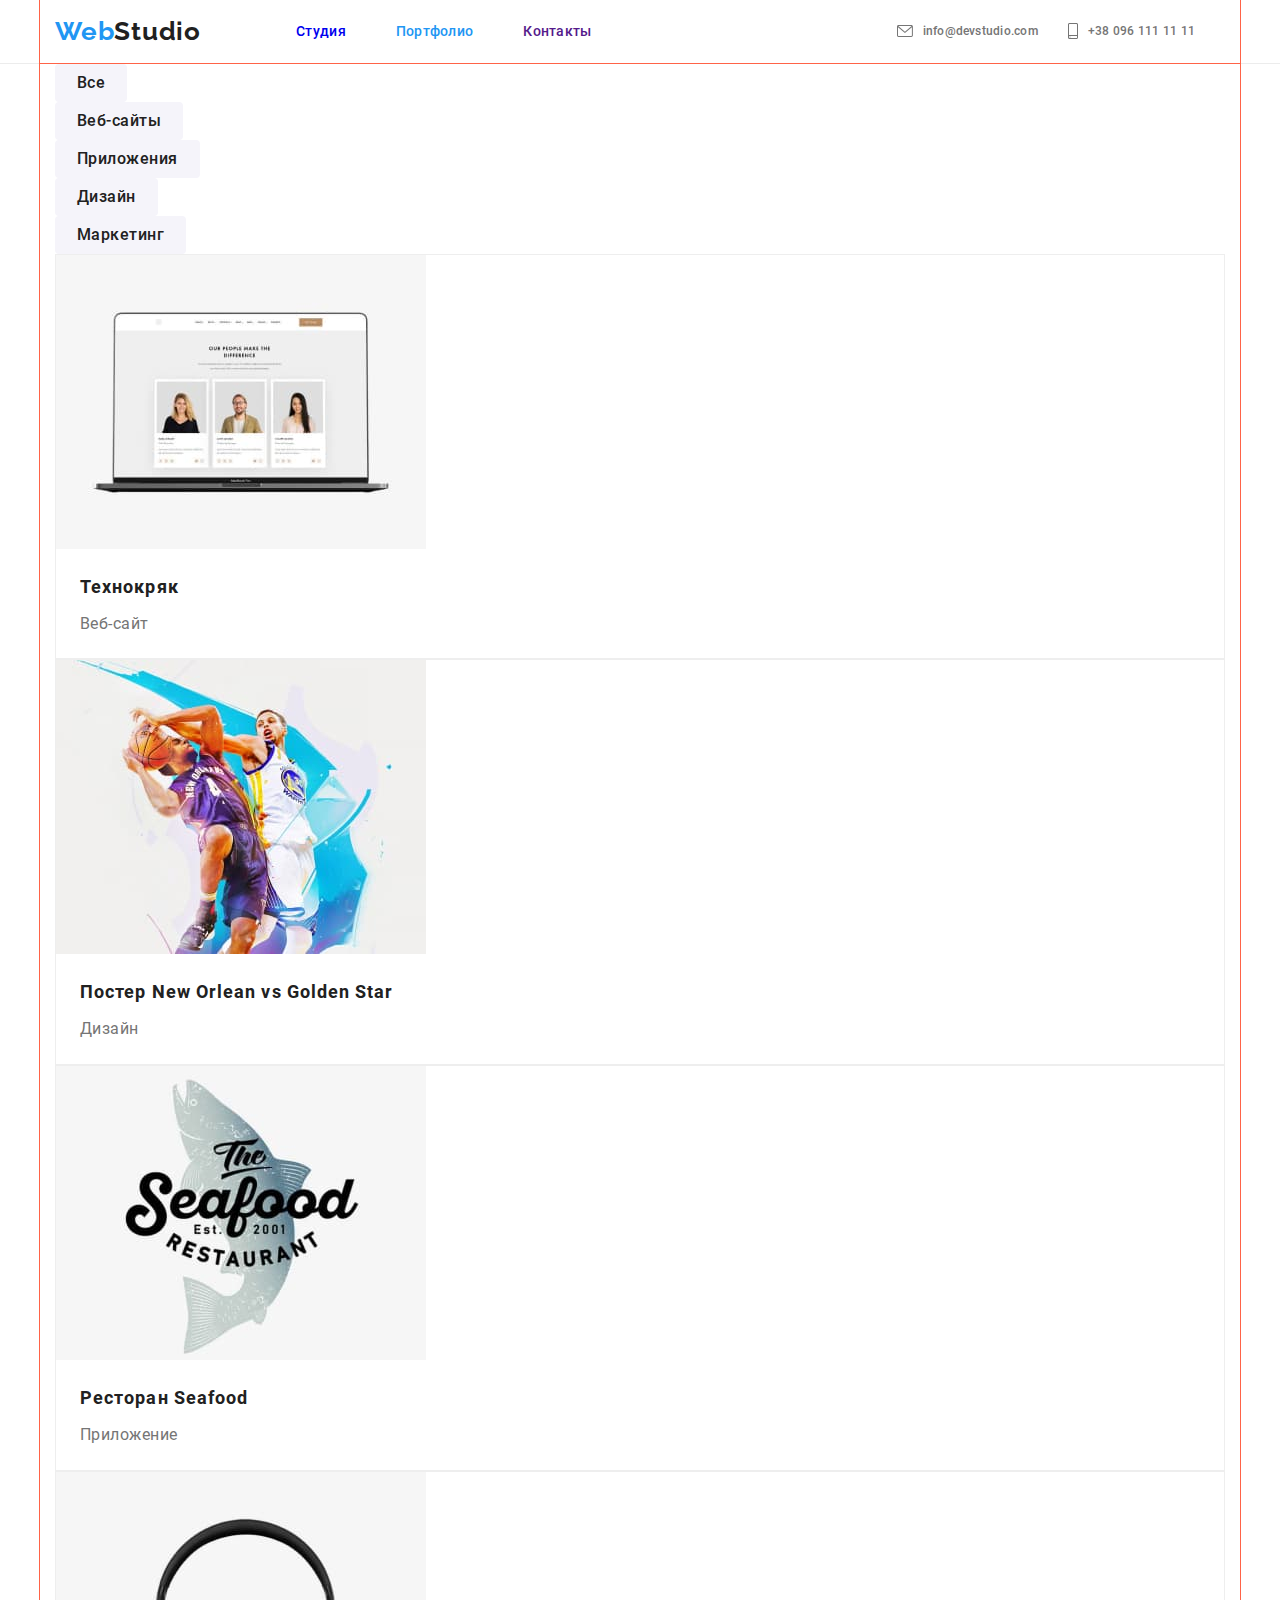
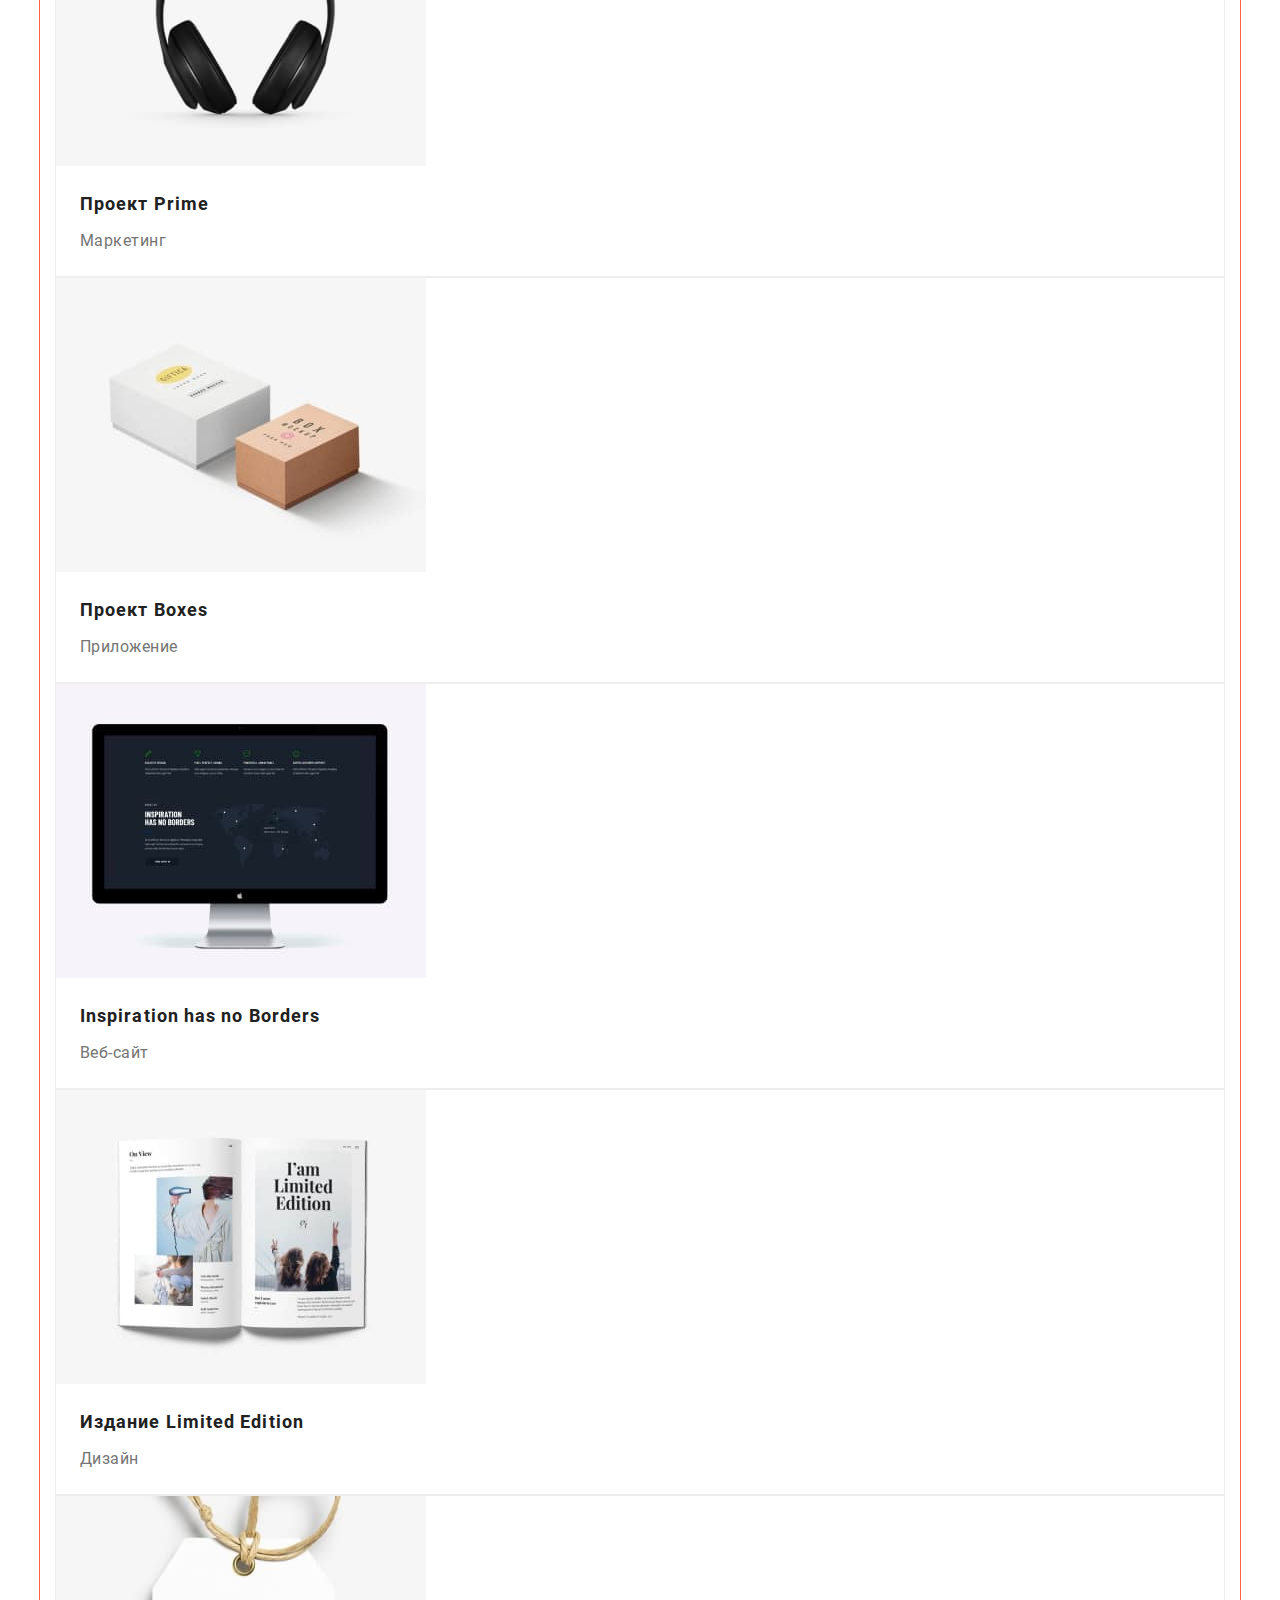
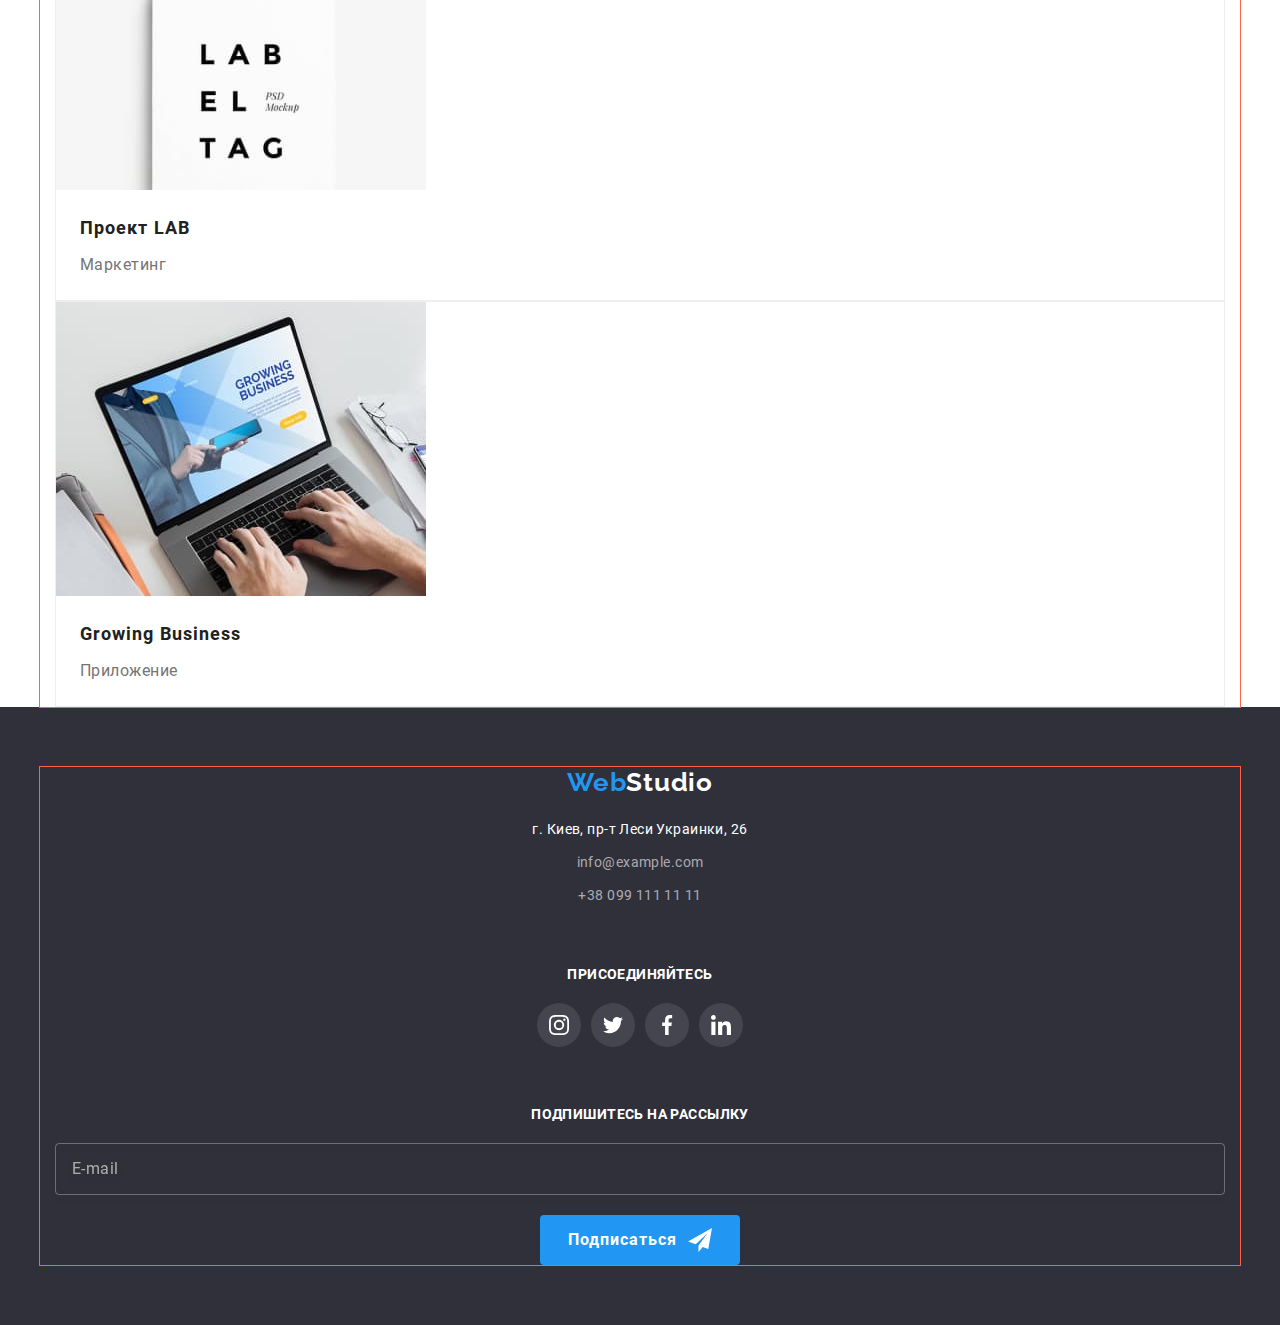
==== commit f14408cf: "хэдер в трех брэкпоинтах" ====
--- a/portfolio.html
+++ b/portfolio.html
@@ -18,10 +18,26 @@
     <!--Верхняя линия-->
     <header class="header">
       <div class="container container--topline">
-        <nav class="navigation">
-          <a href="" class="logo logo--navigation">
-            <span class="logo--part-one">Web</span>Studio
-          </a>
+        <a href="" class="logo logo--navigation">
+          <span class="logo--part-one">Web</span>Studio
+        </a>
+        <button type="button" class="menu-button" data-menu-button>
+          <svg
+            class="menu-icon"
+            width="40"
+            height="40"
+            aria-label="Переключатель мобильного меню"
+            aria-expanded="false"
+            aria-controls="menu-container"
+          >
+            <use
+              class="icon-menu-close"
+              href="./images/sprite.svg#icon-menu-close"
+            ></use>
+            <use class="icon-menu" href="./images/sprite.svg#icon-menu"></use>
+          </svg>
+        </button>
+        <nav class="navigation" id="menu-container" data-menu>
           <ul class="navigation-list">
             <li class="navigation-list__item">
               <a href="./index.html" class="navigation-list__link"> Студия </a>
@@ -35,25 +51,25 @@
               <a href="" class="navigation-list__link"> Контакты </a>
             </li>
           </ul>
+          <ul class="contacts">
+            <li class="contacts__item">
+              <a href="mailto:info@devstudio.com" class="contacts__link">
+                <svg class="contacts__icon" width="16" height="12">
+                  <use href="./images/sprite.svg#icon-envelope"></use>
+                </svg>
+                info@devstudio.com
+              </a>
+            </li>
+            <li class="contacts__item">
+              <a href="tel:+380961111111" class="contacts__link">
+                <svg class="contacts__icon" width="10" height="16">
+                  <use href="./images/sprite.svg#icon-smartphone"></use>
+                </svg>
+                +38 096 111 11 11
+              </a>
+            </li>
+          </ul>
         </nav>
-        <ul class="contacts">
-          <li class="contacts__item">
-            <a href="mailto:info@devstudio.com" class="contacts__link">
-              <svg class="contacts__icon" width="16" height="12">
-                <use href="./images/sprite.svg#icon-envelope"></use>
-              </svg>
-              info@devstudio.com
-            </a>
-          </li>
-          <li class="contacts__item">
-            <a href="tel:+380961111111" class="contacts__link">
-              <svg class="contacts__icon" width="10" height="16">
-                <use href="./images/sprite.svg#icon-smartphone"></use>
-              </svg>
-              +38 096 111 11 11
-            </a>
-          </li>
-        </ul>
       </div>
     </header>
     <main>
@@ -343,5 +359,6 @@
         </div>
       </div>
     </footer>
+    <script src="./js/mobil-menu.js"></script>
   </body>
 </html>
--- a/css/main.min.css
+++ b/css/main.min.css
@@ -1,2 +1,2 @@
-@font-face{font-family:'Roboto';src:url("../fonts/roboto-black.eot");src:url("../fonts/roboto-black.eot?#iefix") format("embedded-opentype"),url("../fonts/roboto-black.ttf") format("truetype"),url("../fonts/roboto-black.woff2") format("woff2"),url("../fonts/roboto-black.woff") format("woff"),url("../fonts/roboto-black.svg#roboto-black") format("svg");font-weight:900;font-style:normal;font-display:fallback}@font-face{font-family:'Roboto';src:url("../fonts/roboto-regular.eot");src:url("../fonts/roboto-regular.eot?#iefix") format("embedded-opentype"),url("../fonts/roboto-regular.ttf") format("truetype"),url("../fonts/roboto-regular.woff2") format("woff2"),url("../fonts/roboto-regular.woff") format("woff"),url("../fonts/roboto-regular.svg#roboto-regular") format("svg");font-weight:400;font-style:normal;font-display:fallback}@font-face{font-family:'Roboto';src:url("../fonts/roboto-bold.eot");src:url("../fonts/roboto-bold.eot?#iefix") format("embedded-opentype"),url("../fonts/roboto-bold.ttf") format("truetype"),url("../fonts/roboto-bold.woff2") format("woff2"),url("../fonts/roboto-bold.woff") format("woff"),url("../fonts/roboto-bold.svg#roboto-bold") format("svg");font-weight:700;font-style:normal;font-display:fallback}@font-face{font-family:'Roboto';src:url("../fonts/roboto-medium.eot");src:url("../fonts/roboto-medium.eot?#iefix") format("embedded-opentype"),url("../fonts/roboto-medium.ttf") format("truetype"),url("../fonts/roboto-medium.woff2") format("woff2"),url("../fonts/roboto-medium.woff") format("woff"),url("../fonts/roboto-medium.svg#roboto-medium") format("svg");font-weight:500;font-style:normal;font-display:fallback}@font-face{font-family:'Raleway';src:url("../fonts/raleway-bold.eot");src:url("../fonts/raleway-bold.eot?#iefix") format("embedded-opentype"),url("../fonts/raleway-bold.ttf") format("truetype"),url("../fonts/raleway-bold.woff2") format("woff2"),url("../fonts/raleway-bold.woff") format("woff"),url("../fonts/raleway-bold.svg#raleway-bold") format("svg");font-weight:700;font-style:normal;font-display:fallback}.box-social__label,.box-form__label,.navigation,.primary__title,.features-list__label,.features-list__text,.activity__title,.activity-list__label,.team__title,.members__title,.members__name,.members__position,.clients__title,.address,.address__mail,.projects__overley,.projects__name,.projects__label,.modal__title{margin:0px}.navigation-list,.contacts,.features-list,.activity-list,.members,.social-network,.collection,.filters,.projects,.form-inputs{list-style:none;padding:0px;margin:0px}.logo,.navigation-list__link,.contacts__link,.social-network__link,.collection__link,.address__email,.address__tel,.projects__link{text-decoration:none;margin:0px}.features,.activity,.team,.clients,.portfolio{padding-top:94px;padding-bottom:94px;text-align:center}.primary__button,.form-join__button,.form-modal__submit{padding-top:10px;padding-bottom:10px;width:200px;color:#fff;font-family:"Roboto",sans-serif;font-style:normal;font-weight:700;font-size:16px;line-height:1.87;letter-spacing:.06em;background-color:#2196f3;border:none;border-radius:4px}.box-social__label,.box-form__label{margin-bottom:20px;font-family:"Roboto",sans-serif;font-style:normal;font-weight:700;font-size:14px;line-height:1.14;letter-spacing:.03em;text-align:start;color:#fff;text-transform:uppercase}.container{width:1200px;margin-left:auto;margin-right:auto;padding-left:15px;padding-right:15px}img{display:block;max-width:100%;height:auto}.visually-hidden{position:absolute;width:1px;height:1px;margin:-1px;border:0;padding:0;clip:rect(0 0 0 0);overflow:hidden}.logo{font-family:"Roboto",sans-serif;font-style:normal;font-weight:700;font-size:26px;line-height:1.192;letter-spacing:.03em;font-family:Raleway, sans-serif;color:#212121}.logo--navigation{margin-right:93px;padding:24px 0px 25px}.logo--footer{display:block;margin-bottom:20px}.logo--part-one{color:#2196f3}.logo--part-two{color:#fff}.logo--footer{display:block;margin-bottom:20px}.container--topline{display:-webkit-box;display:-ms-flexbox;display:flex;-webkit-box-pack:justify;-ms-flex-pack:justify;justify-content:space-between;-webkit-box-align:center;-ms-flex-align:center;align-items:center;-ms-flex-wrap:nowrap;flex-wrap:nowrap}.navigation{display:-webkit-box;display:-ms-flexbox;display:flex;-webkit-box-pack:normal;-ms-flex-pack:normal;justify-content:normal;-webkit-box-align:center;-ms-flex-align:center;align-items:center;-ms-flex-wrap:nowrap;flex-wrap:nowrap}.navigation-list{display:-webkit-box;display:-ms-flexbox;display:flex;-webkit-box-pack:normal;-ms-flex-pack:normal;justify-content:normal;-webkit-box-align:normal;-ms-flex-align:normal;align-items:normal;-ms-flex-wrap:nowrap;flex-wrap:nowrap;font-family:"Roboto",sans-serif;font-style:normal;font-weight:500;font-size:14px;line-height:1.14;letter-spacing:.02em}.navigation-list__item:not(:last-child){margin-right:50px}.navigation-list__link{padding:32px 0px;color:#212121;-webkit-transition:background-color 250ms cubic-bezier(0.4, 0, 0.2, 1),color 250ms cubic-bezier(0.4, 0, 0.2, 1);transition:background-color 250ms cubic-bezier(0.4, 0, 0.2, 1),color 250ms cubic-bezier(0.4, 0, 0.2, 1)}.navigation-list__link.current::after{display:block;position:relative;left:0;top:31px;content:'';width:100%;height:4px;border-radius:2px;background-color:#2196f3}.navigation-list__link.current,.navigation-list__link:hover,.navigation-list__link:focus{color:#2196f3}.contacts{display:-webkit-box;display:-ms-flexbox;display:flex;-webkit-box-pack:normal;-ms-flex-pack:normal;justify-content:normal;-webkit-box-align:normal;-ms-flex-align:normal;align-items:normal;-ms-flex-wrap:nowrap;flex-wrap:nowrap;font-family:"Roboto",sans-serif;font-style:normal;font-weight:500;font-size:14px;line-height:1.14;letter-spacing:.02em}.contacts__item:not(:last-child){margin-right:30px}.contacts__link{display:-webkit-box;display:-ms-flexbox;display:flex;-webkit-box-pack:normal;-ms-flex-pack:normal;justify-content:normal;-webkit-box-align:center;-ms-flex-align:center;align-items:center;-ms-flex-wrap:nowrap;flex-wrap:nowrap;padding:32px 0px;color:#757575;-webkit-transition:background-color 250ms cubic-bezier(0.4, 0, 0.2, 1),color 250ms cubic-bezier(0.4, 0, 0.2, 1);transition:background-color 250ms cubic-bezier(0.4, 0, 0.2, 1),color 250ms cubic-bezier(0.4, 0, 0.2, 1)}.contacts__icon{margin-right:10px;fill:#757575;-webkit-transition:fill 250ms cubic-bezier(0.4, 0, 0.2, 1);transition:fill 250ms cubic-bezier(0.4, 0, 0.2, 1)}.contacts__link:hover .contacts__icon,.contacts__link:focus .contacts__icon{fill:#2196f3}.contacts__link:hover,.contacts__link:focus{color:#2196f3}.primary{text-align:center;border-top:1px solid #ececec}.primary__box{display:inline-block;width:696px}.primary__title{font-family:"Roboto",sans-serif;font-style:normal;font-weight:900;font-size:44px;line-height:1.36;letter-spacing:.06em;margin-bottom:30px;color:#fff;text-transform:uppercase}.primary__button{-webkit-box-shadow:0px 4px 4px rgba(0,0,0,0.15);box-shadow:0px 4px 4px rgba(0,0,0,0.15);cursor:pointer;-webkit-transition:background-color 250ms cubic-bezier(0.4, 0, 0.2, 1);transition:background-color 250ms cubic-bezier(0.4, 0, 0.2, 1)}.primary__button:hover,.primary__button:focus{background-color:#188ce8}.background{max-width:1600px;margin:0px auto;padding:200px 0px;height:600px;background-image:-webkit-gradient(linear, left top, right top, from(rgba(47,48,58,0.4)), to(rgba(47,48,58,0.4))),url("../images/primary.jpg");background-image:linear-gradient(to right, rgba(47,48,58,0.4), rgba(47,48,58,0.4)),url("../images/primary.jpg")}.features-list{display:-webkit-box;display:-ms-flexbox;display:flex;-webkit-box-pack:justify;-ms-flex-pack:justify;justify-content:space-between;-webkit-box-align:normal;-ms-flex-align:normal;align-items:normal;-ms-flex-wrap:nowrap;flex-wrap:nowrap}.features-list__card{width:calc((100% - 30px * 3) / 4);text-align:start}.features-list__label{margin-bottom:10px;font-family:"Roboto",sans-serif;font-style:normal;font-weight:700;font-size:14px;line-height:1.14;letter-spacing:.03em;color:#212121;text-transform:uppercase}.features-list__image{display:-webkit-box;display:-ms-flexbox;display:flex;-webkit-box-pack:center;-ms-flex-pack:center;justify-content:center;-webkit-box-align:center;-ms-flex-align:center;align-items:center;-ms-flex-wrap:nowrap;flex-wrap:nowrap;margin-bottom:30px;padding-top:25px;padding-bottom:25px;text-align:center;background-color:#f5f4fa;border-radius:4px}.features-list__icon{--color2: #2196f3;width:70px;height:70px}.features-list__text{font-family:"Roboto",sans-serif;font-style:normal;font-weight:400;font-size:14px;line-height:1.71;letter-spacing:.03em;color:#757575}.activity{padding-top:0}.activity__title{margin-bottom:50px;font-family:"Roboto",sans-serif;font-style:normal;font-weight:700;font-size:36px;line-height:1.16;letter-spacing:.03em;color:#212121}.activity-list{display:-webkit-box;display:-ms-flexbox;display:flex;-webkit-box-pack:normal;-ms-flex-pack:normal;justify-content:normal;-webkit-box-align:normal;-ms-flex-align:normal;align-items:normal;-ms-flex-wrap:wrap;flex-wrap:wrap}.activity-list__card{position:relative;display:-webkit-inline-box;display:-ms-inline-flexbox;display:inline-flex;-webkit-box-pack:center;-ms-flex-pack:center;justify-content:center;-webkit-box-align:normal;-ms-flex-align:normal;align-items:normal;-ms-flex-wrap:wrap;flex-wrap:wrap;width:calc((100% - 30px * 2) / 3)}.activity-list__card:not(:nth-child(3n)){margin-right:30px}.activity-list__label{position:absolute;bottom:0;left:50%;padding:27px 0px;width:370px;-webkit-transform:translateX(-50%);transform:translateX(-50%);font-family:"Roboto",sans-serif;font-style:normal;font-weight:700;font-size:14px;line-height:1.14;letter-spacing:.03em;color:#fff;text-transform:uppercase;background-color:rgba(47,48,58,0.8)}.team{background-color:#f5f4fa}.team__title{font-family:"Roboto",sans-serif;font-style:normal;font-weight:700;font-size:36px;line-height:1.16;letter-spacing:.03em;color:#212121;margin-bottom:50px}.members{display:-webkit-box;display:-ms-flexbox;display:flex;-webkit-box-pack:normal;-ms-flex-pack:normal;justify-content:normal;-webkit-box-align:normal;-ms-flex-align:normal;align-items:normal;-ms-flex-wrap:wrap;flex-wrap:wrap}.members__card{display:-webkit-box;display:-ms-flexbox;display:flex;-webkit-box-pack:normal;-ms-flex-pack:normal;justify-content:normal;-webkit-box-align:center;-ms-flex-align:center;align-items:center;-ms-flex-wrap:nowrap;flex-wrap:nowrap;-webkit-box-orient:vertical;-webkit-box-direction:normal;-ms-flex-direction:column;flex-direction:column;width:calc((100% - 30px * 3) / 4);background-color:#fff;border-radius:0px 0px 4px 4px;-webkit-box-shadow:0px 1px 3px rgba(0,0,0,0.12),0px 1px 1px rgba(0,0,0,0.14),0px 2px 1px rgba(0,0,0,0.2);box-shadow:0px 1px 3px rgba(0,0,0,0.12),0px 1px 1px rgba(0,0,0,0.14),0px 2px 1px rgba(0,0,0,0.2)}.members__card:not(:nth-child(4n)){margin-right:30px}.members__title{padding-top:30px;padding-bottom:30px;font-family:"Roboto",sans-serif;font-style:normal;font-weight:700;font-size:36px;line-height:1.16;letter-spacing:.03em;color:#212121}.members__name{margin-bottom:10px;font-family:"Roboto",sans-serif;font-style:normal;font-weight:500;font-size:16px;line-height:1.19;letter-spacing:.03em;color:#212121}.members__position{margin-bottom:10px;font-family:"Roboto",sans-serif;font-style:normal;font-weight:400;font-size:16px;line-height:1.19;letter-spacing:.03em;color:#757575}.social-network{display:-webkit-box;display:-ms-flexbox;display:flex;-webkit-box-pack:normal;-ms-flex-pack:normal;justify-content:normal;-webkit-box-align:normal;-ms-flex-align:normal;align-items:normal;-ms-flex-wrap:nowrap;flex-wrap:nowrap}.social-network__item:not(:nth-child(4)){margin-right:10px}.social-network__icon{width:20px;height:20px}.social-network__link{display:-webkit-box;display:-ms-flexbox;display:flex;-webkit-box-pack:center;-ms-flex-pack:center;justify-content:center;-webkit-box-align:center;-ms-flex-align:center;align-items:center;-ms-flex-wrap:nowrap;flex-wrap:nowrap;width:44px;height:44px;border-radius:50%}.team .social-network__link{background-color:rgba(255,255,255,0.1);fill:#afb1b8;-webkit-transition:background-color 250ms cubic-bezier(0.4, 0, 0.2, 1),fill 250ms cubic-bezier(0.4, 0, 0.2, 1);transition:background-color 250ms cubic-bezier(0.4, 0, 0.2, 1),fill 250ms cubic-bezier(0.4, 0, 0.2, 1)}.team .social-network__link:hover,.team .social-network__link:focus{background-color:#2196f3;fill:#fff}.footer .social-network__link{background-color:rgba(255,255,255,0.1);fill:#fff;-webkit-transition:background-color 250ms cubic-bezier(0.4, 0, 0.2, 1);transition:background-color 250ms cubic-bezier(0.4, 0, 0.2, 1)}.footer .social-network__link:hover,.footer .social-network__link:focus{background-color:#2196f3}.clients__title{margin-bottom:50px;font-family:"Roboto",sans-serif;font-style:normal;font-weight:700;font-size:36px;line-height:1.16;letter-spacing:.03em;color:#212121}.collection{display:-webkit-box;display:-ms-flexbox;display:flex;-webkit-box-pack:normal;-ms-flex-pack:normal;justify-content:normal;-webkit-box-align:normal;-ms-flex-align:normal;align-items:normal;-ms-flex-wrap:wrap;flex-wrap:wrap}.collection__item{display:-webkit-box;display:-ms-flexbox;display:flex;-webkit-box-pack:normal;-ms-flex-pack:normal;justify-content:normal;-webkit-box-align:normal;-ms-flex-align:normal;align-items:normal;-ms-flex-wrap:nowrap;flex-wrap:nowrap;width:calc((100% - 30px * 5) / 6)}.collection__item:not(:nth-child(6n)){margin-right:30px}.collection__link{display:-webkit-box;display:-ms-flexbox;display:flex;-webkit-box-pack:center;-ms-flex-pack:center;justify-content:center;-webkit-box-align:center;-ms-flex-align:center;align-items:center;-ms-flex-wrap:nowrap;flex-wrap:nowrap;height:90px;width:170px;border:1px solid #afb1b8;border-radius:4px;fill:#afb1b8;-webkit-transition:border-color 250ms cubic-bezier(0.4, 0, 0.2, 1),fill 250ms cubic-bezier(0.4, 0, 0.2, 1);transition:border-color 250ms cubic-bezier(0.4, 0, 0.2, 1),fill 250ms cubic-bezier(0.4, 0, 0.2, 1)}.collection__link:hover,.collection__link:focus{fill:#2196f3;border:1px solid #2196f3}.footer{padding-top:60px;padding-bottom:60px;background-color:#2f303a}.box-contacts{margin-right:70px;min-width:231px;text-align:start}.box-form{margin-left:auto}.container--footer{display:-webkit-box;display:-ms-flexbox;display:flex;-webkit-box-pack:normal;-ms-flex-pack:normal;justify-content:normal;-webkit-box-align:baseline;-ms-flex-align:baseline;align-items:baseline;-ms-flex-wrap:nowrap;flex-wrap:nowrap}.form-join{display:-webkit-box;display:-ms-flexbox;display:flex;-webkit-box-pack:normal;-ms-flex-pack:normal;justify-content:normal;-webkit-box-align:normal;-ms-flex-align:normal;align-items:normal;-ms-flex-wrap:nowrap;flex-wrap:nowrap;width:570px;text-align:start}.form-join-input{padding:15px 16px;margin-right:12px;width:358px;font-family:"Roboto",sans-serif;font-style:normal;font-weight:400;font-size:16px;line-height:1.25;letter-spacing:.03em;color:rgba(255,255,255,0.6);background-color:transparent;-webkit-box-sizing:border-box;box-sizing:border-box;-webkit-filter:drop-shadow(0px 4px 4px rgba(0,0,0,0.15));filter:drop-shadow(0px 4px 4px rgba(0,0,0,0.15));border:1px solid rgba(255,255,255,0.3);border-radius:4px}.form-join-input::-webkit-input-placeholder{color:rgba(255,255,255,0.6)}.form-join-input:-ms-input-placeholder{color:rgba(255,255,255,0.6)}.form-join-input::-ms-input-placeholder{color:rgba(255,255,255,0.6)}.form-join-input::placeholder{color:rgba(255,255,255,0.6)}.form-join__button{display:-webkit-box;display:-ms-flexbox;display:flex;-webkit-box-pack:normal;-ms-flex-pack:normal;justify-content:normal;-webkit-box-align:normal;-ms-flex-align:normal;align-items:normal;-ms-flex-wrap:nowrap;flex-wrap:nowrap;position:relative;padding-left:28px;padding-right:28px}.form-join__button::after{position:absolute;top:50%;right:0;-webkit-transform:translate(-28px, -50%);transform:translate(-28px, -50%);content:'';display:block;width:24px;height:24px;background-image:url(../images/icon-send.svg);background-size:contain}.address{font-family:"Roboto",sans-serif;font-style:normal;font-weight:400;font-size:14px;line-height:1.71;letter-spacing:.03em}.address__mail{margin-bottom:9px;color:#fff}.address__email,.address__tel{display:block;color:rgba(255,255,255,0.6)}.address__email{margin-bottom:9px}.portfolio{border-top:1px solid #ececec}.filters{display:-webkit-inline-box;display:-ms-inline-flexbox;display:inline-flex;-webkit-box-pack:center;-ms-flex-pack:center;justify-content:center;-webkit-box-align:normal;-ms-flex-align:normal;align-items:normal;-ms-flex-wrap:nowrap;flex-wrap:nowrap;margin-bottom:34px;margin-right:auto;margin-left:auto;padding-bottom:16px;cursor:pointer}.filters__item:not(:last-child){margin-right:8px}.filters__button{padding:6px 22px;font-family:"Roboto",sans-serif;font-style:normal;font-weight:500;font-size:16px;line-height:1.62;letter-spacing:.03em;color:#212121;text-align:center;background-color:#f5f4fa;border:none;border-radius:4px;cursor:pointer;-webkit-transition:background-color 250ms cubic-bezier(0.4, 0, 0.2, 1),color 250ms cubic-bezier(0.4, 0, 0.2, 1);transition:background-color 250ms cubic-bezier(0.4, 0, 0.2, 1),color 250ms cubic-bezier(0.4, 0, 0.2, 1)}.filters__button:hover,.filters__button:focus{color:#fff;background-color:#2196f3;-webkit-box-shadow:0px 3px 1px rgba(0,0,0,0.1),0px 1px 2px rgba(0,0,0,0.08),0px 2px 2px rgba(0,0,0,0.12);box-shadow:0px 3px 1px rgba(0,0,0,0.1),0px 1px 2px rgba(0,0,0,0.08),0px 2px 2px rgba(0,0,0,0.12)}.projects{display:-webkit-box;display:-ms-flexbox;display:flex;-webkit-box-pack:normal;-ms-flex-pack:normal;justify-content:normal;-webkit-box-align:normal;-ms-flex-align:normal;align-items:normal;-ms-flex-wrap:wrap;flex-wrap:wrap}.projects__card:not(:nth-child(3n)){margin-right:30px}.projects__card:not(:nth-last-child(-n+3)){margin-bottom:30px}.projects__card{width:calc((100% - 2 * 30px) / 3)}.projects__link{display:block;border:1px solid #eee}.projects__image{display:-webkit-box;display:-ms-flexbox;display:flex;-webkit-box-pack:center;-ms-flex-pack:center;justify-content:center;-webkit-box-align:normal;-ms-flex-align:normal;align-items:normal;-ms-flex-wrap:nowrap;flex-wrap:nowrap;position:relative;overflow:hidden}.projects__overley{font-family:"Roboto",sans-serif;font-style:normal;font-weight:400;font-size:18px;line-height:1.56;letter-spacing:.03em;position:absolute;top:0;left:0;content:'';padding:63px 24px;width:100%;height:100%;text-align:left;color:#fff;background-color:rgba(33,150,243,0.9);-webkit-transform:translateY(100%);transform:translateY(100%);-webkit-transition:-webkit-transform 250ms cubic-bezier(0.4, 0, 0.2, 1);transition:-webkit-transform 250ms cubic-bezier(0.4, 0, 0.2, 1);transition:transform 250ms cubic-bezier(0.4, 0, 0.2, 1);transition:transform 250ms cubic-bezier(0.4, 0, 0.2, 1), -webkit-transform 250ms cubic-bezier(0.4, 0, 0.2, 1)}.projects__link:hover,.projects__link:focus{border:1px solid #eee;-webkit-box-shadow:0px 1px 1px rgba(0,0,0,0.12),0px 4px 4px rgba(0,0,0,0.06),1px 4px 6px rgba(0,0,0,0.16);box-shadow:0px 1px 1px rgba(0,0,0,0.12),0px 4px 4px rgba(0,0,0,0.06),1px 4px 6px rgba(0,0,0,0.16)}.projects__link:hover .projects__overley,.projects__link:focus .projects__overley{-webkit-transform:translateY(0%);transform:translateY(0%)}.projects__name{font-family:"Roboto",sans-serif;font-style:normal;font-weight:700;font-size:18px;line-height:2;letter-spacing:.06em;margin-bottom:4px;color:#212121}.projects__title{padding:20px 24px;text-align:start}.projects__label{font-family:"Roboto",sans-serif;font-style:normal;font-weight:400;font-size:16px;line-height:1.87;letter-spacing:.03em;color:#757575}.backdrop{position:fixed;top:0;left:0;width:100%;height:100%;background-color:rgba(0,0,0,0.2);opacity:1;overflow:auto;z-index:1;-webkit-transition:opacity 250ms cubic-bezier(0.4, 0, 0.2, 1);transition:opacity 250ms cubic-bezier(0.4, 0, 0.2, 1)}.backdrop.is-hidden{opacity:0;pointer-events:none}.modal{position:absolute;top:50%;left:50%;padding:40px;width:528px;height:581px;background-color:#fff;-webkit-box-shadow:0px 1px 3px rgba(0,0,0,0.12),0px 1px 1px rgba(0,0,0,0.14),0px 2px 1px rgba(0,0,0,0.2);box-shadow:0px 1px 3px rgba(0,0,0,0.12),0px 1px 1px rgba(0,0,0,0.14),0px 2px 1px rgba(0,0,0,0.2);border-radius:4px;-webkit-transform:translate(-50%, -50%) scale(1);transform:translate(-50%, -50%) scale(1);-webkit-transition:-webkit-transform 250ms cubic-bezier(0.4, 0, 0.2, 1) 250ms;transition:-webkit-transform 250ms cubic-bezier(0.4, 0, 0.2, 1) 250ms;transition:transform 250ms cubic-bezier(0.4, 0, 0.2, 1) 250ms;transition:transform 250ms cubic-bezier(0.4, 0, 0.2, 1) 250ms, -webkit-transform 250ms cubic-bezier(0.4, 0, 0.2, 1) 250ms}.modal__title{margin-bottom:15px;font-family:"Roboto",sans-serif;font-style:normal;font-weight:700;font-size:20px;line-height:1.15;letter-spacing:.03em;text-align:center}.modal__button-close{display:-webkit-box;display:-ms-flexbox;display:flex;-webkit-box-pack:center;-ms-flex-pack:center;justify-content:center;-webkit-box-align:center;-ms-flex-align:center;align-items:center;-ms-flex-wrap:nowrap;flex-wrap:nowrap;position:absolute;top:8px;right:8px;padding:0;margin:0;width:30px;height:30px;border-radius:50%;background-color:#fff;border:1px solid rgba(0,0,0,0.1);-webkit-transition:fill 250ms cubic-bezier(0.4, 0, 0.2, 1),-webkit-transform 250ms cubic-bezier(0.4, 0, 0.2, 1);transition:fill 250ms cubic-bezier(0.4, 0, 0.2, 1),-webkit-transform 250ms cubic-bezier(0.4, 0, 0.2, 1);transition:fill 250ms cubic-bezier(0.4, 0, 0.2, 1),transform 250ms cubic-bezier(0.4, 0, 0.2, 1);transition:fill 250ms cubic-bezier(0.4, 0, 0.2, 1),transform 250ms cubic-bezier(0.4, 0, 0.2, 1),-webkit-transform 250ms cubic-bezier(0.4, 0, 0.2, 1)}.modal__button-close:hover{fill:#2196f3;outline-color:#eee;-webkit-transform:scale(1.1);transform:scale(1.1)}.backdrop.is-hidden .modal{-webkit-transform:translate(-50%, -50%) scale(0);transform:translate(-50%, -50%) scale(0)}.form-modal{display:block;text-align:center}.form-modal__submit{padding-left:55px;padding-right:55px;-webkit-box-shadow:0px 4px 4px rgba(0,0,0,0.15);box-shadow:0px 4px 4px rgba(0,0,0,0.15);-webkit-transition:backrgound-color 250ms cubic-bezier(0.4, 0, 0.2, 1);transition:backrgound-color 250ms cubic-bezier(0.4, 0, 0.2, 1)}.form-modal__submit:hover{background-color:#188ce8}.form-modal__submit:disabled{background-color:#afb1b8}.form-checkbox{display:-webkit-box;display:-ms-flexbox;display:flex;-webkit-box-pack:normal;-ms-flex-pack:normal;justify-content:normal;-webkit-box-align:center;-ms-flex-align:center;align-items:center;-ms-flex-wrap:nowrap;flex-wrap:nowrap;margin-bottom:30px;font-family:"Roboto",sans-serif;font-style:normal;font-weight:400;font-size:14px;line-height:1.71;letter-spacing:.03em}.form-checkbox__label{margin-right:5px;margin-left:7px;color:#757575}.form-checkbox__link{color:#2196f3}.form-checkbox__castom{width:18px;height:18px;background-image:url(../images/icon-check.svg);background-size:contain;background-origin:border-box;border:1px solid #212121;background-color:#fff;-webkit-transition:background-color 250ms cubic-bezier(0.4, 0, 0.2, 1);transition:background-color 250ms cubic-bezier(0.4, 0, 0.2, 1)}.form-checkbox__input:checked+.form-checkbox__castom{background-color:#2196f3;border-color:transparent;border-radius:2px}.form-inputs{margin-bottom:20px;text-align:start}.form-inputs__item{margin-bottom:10px}.form-inputs__input{padding:11px 0px 11px 40px;border:1px solid rgba(33,33,33,0.2);border-radius:4px;outline:none;-webkit-transition:border-color 250ms cubic-bezier(0.4, 0, 0.2, 1);transition:border-color 250ms cubic-bezier(0.4, 0, 0.2, 1)}.form-inputs__input:focus-within{border-color:#2196f3}.form-inputs__field{display:-webkit-box;display:-ms-flexbox;display:flex;-webkit-box-pack:normal;-ms-flex-pack:normal;justify-content:normal;-webkit-box-align:normal;-ms-flex-align:normal;align-items:normal;-ms-flex-wrap:nowrap;flex-wrap:nowrap;position:relative;-webkit-box-orient:vertical;-webkit-box-direction:normal;-ms-flex-direction:column;flex-direction:column}.form-inputs__field:focus-within .form-inputs__icon{fill:#2196f3}.form-inputs__icon{display:block;position:absolute;bottom:0;left:0;margin-left:12px;-webkit-transform:translateY(-11px);transform:translateY(-11px);-webkit-transition:fill 250ms cubic-bezier(0.4, 0, 0.2, 1);transition:fill 250ms cubic-bezier(0.4, 0, 0.2, 1)}.form-inputs__label{margin-bottom:4px;font-family:"Roboto",sans-serif;font-style:normal;font-weight:400;font-size:12px;line-height:1.17;letter-spacing:.01em}.form-inputs__comment{resize:none;padding:12px 16px;font-family:"Roboto",sans-serif;font-style:normal;font-weight:400;font-size:12px;line-height:1.17;letter-spacing:.01em;border:1px solid rgba(33,33,33,0.2);border-radius:4px;outline:none;-webkit-transition:border-color 250ms cubic-bezier(0.4, 0, 0.2, 1);transition:border-color 250ms cubic-bezier(0.4, 0, 0.2, 1)}.form-inputs__comment::-webkit-input-placeholder{color:rgba(117,117,117,0.5)}.form-inputs__comment:-ms-input-placeholder{color:rgba(117,117,117,0.5)}.form-inputs__comment::-ms-input-placeholder{color:rgba(117,117,117,0.5)}.form-inputs__comment::placeholder{color:rgba(117,117,117,0.5)}.form-inputs__comment:focus-within{border-color:#2196f3}
+@font-face{font-family:'Roboto';src:url("../fonts/roboto-black.eot");src:url("../fonts/roboto-black.eot?#iefix") format("embedded-opentype"),url("../fonts/roboto-black.ttf") format("truetype"),url("../fonts/roboto-black.woff2") format("woff2"),url("../fonts/roboto-black.woff") format("woff"),url("../fonts/roboto-black.svg#roboto-black") format("svg");font-weight:900;font-style:normal;font-display:fallback}@font-face{font-family:'Roboto';src:url("../fonts/roboto-regular.eot");src:url("../fonts/roboto-regular.eot?#iefix") format("embedded-opentype"),url("../fonts/roboto-regular.ttf") format("truetype"),url("../fonts/roboto-regular.woff2") format("woff2"),url("../fonts/roboto-regular.woff") format("woff"),url("../fonts/roboto-regular.svg#roboto-regular") format("svg");font-weight:400;font-style:normal;font-display:fallback}@font-face{font-family:'Roboto';src:url("../fonts/roboto-bold.eot");src:url("../fonts/roboto-bold.eot?#iefix") format("embedded-opentype"),url("../fonts/roboto-bold.ttf") format("truetype"),url("../fonts/roboto-bold.woff2") format("woff2"),url("../fonts/roboto-bold.woff") format("woff"),url("../fonts/roboto-bold.svg#roboto-bold") format("svg");font-weight:700;font-style:normal;font-display:fallback}@font-face{font-family:'Roboto';src:url("../fonts/roboto-medium.eot");src:url("../fonts/roboto-medium.eot?#iefix") format("embedded-opentype"),url("../fonts/roboto-medium.ttf") format("truetype"),url("../fonts/roboto-medium.woff2") format("woff2"),url("../fonts/roboto-medium.woff") format("woff"),url("../fonts/roboto-medium.svg#roboto-medium") format("svg");font-weight:500;font-style:normal;font-display:fallback}@font-face{font-family:'Raleway';src:url("../fonts/raleway-bold.eot");src:url("../fonts/raleway-bold.eot?#iefix") format("embedded-opentype"),url("../fonts/raleway-bold.ttf") format("truetype"),url("../fonts/raleway-bold.woff2") format("woff2"),url("../fonts/raleway-bold.woff") format("woff"),url("../fonts/raleway-bold.svg#raleway-bold") format("svg");font-weight:700;font-style:normal;font-display:fallback}.box-social__label,.box-form__label,.navigation,.primary__title,.activity__title,.activity-list__label,.team__title,.members__title,.members__name,.members__position,.clients__title,.address,.address__mail,.projects__overley,.projects__name,.projects__label,.modal__title{margin:0px}.navigation-list,.contacts,.features-list,.activity-list,.members,.social-network,.collection,.filters,.projects,.form-inputs{list-style:none;padding:0px;margin:0px}.logo,.navigation-list__link,.contacts__link,.social-network__link,.collection__link,.address__email,.address__tel,.projects__link{text-decoration:none;margin:0px}.team,.clients{text-align:center}.primary__button,.form-join__button,.form-modal__submit{padding-top:10px;padding-bottom:10px;width:200px;color:#fff;font-family:"Roboto",sans-serif;font-style:normal;font-weight:700;font-size:16px;line-height:1.87;letter-spacing:.06em;background-color:#2196f3;border:none;border-radius:4px}.box-social__label,.box-form__label{margin-bottom:20px;font-family:"Roboto",sans-serif;font-style:normal;font-weight:700;font-size:14px;line-height:1.14;letter-spacing:.03em;text-align:start;color:#fff;text-transform:uppercase}.container{margin-left:auto;margin-right:auto;padding-left:15px;padding-right:15px;outline:1px solid tomato}@media screen and (mix-width: 480px){.container{width:480px}}@media screen and (min-width: 768px){.container{width:768px}}@media screen and (min-width: 1200px){.container{width:1200px}}img{display:block;max-width:100%;height:auto}.visually-hidden{position:absolute;width:1px;height:1px;margin:-1px;border:0;padding:0;clip:rect(0 0 0 0);overflow:hidden}body.modal-open{overflow:hidden}.logo{font-family:"Roboto",sans-serif;font-style:normal;font-weight:700;font-size:26px;line-height:1.192;letter-spacing:.03em;font-family:Raleway, sans-serif;color:#212121}.logo--navigation{padding-top:16px;padding-bottom:16px}.logo--footer{display:block;margin-bottom:20px}.logo--part-one{color:#2196f3}.logo--part-two{color:#fff}.logo--footer{display:block;margin-bottom:20px}.container--topline{display:-webkit-box;display:-ms-flexbox;display:flex;-webkit-box-pack:justify;-ms-flex-pack:justify;justify-content:space-between;-webkit-box-align:center;-ms-flex-align:center;align-items:center;-ms-flex-wrap:nowrap;flex-wrap:nowrap;position:relative}@media screen and (max-width: 767px){.menu-button{display:inline-block;margin:0;margin-left:auto;padding:0;border:none;background-color:transparent;border-image-width:0px}.menu-icon{display:block}.menu-button .icon-menu-close{display:none}.menu-button.is-open .icon-menu-close{display:block}.menu-button.is-open .icon-menu{display:none}.menu-button:focus .icon-menu{fill:#2196f3}.menu-button:focus .icon-menu-close{fill:#2196f3}.menu-button:focus-within{outline-color:transparent}}@media screen and (min-width: 768px){.menu-button{display:none}}@media screen and (max-width: 767px){.navigation{display:none;width:100%;position:absolute;top:100%;left:0;padding-top:60px;padding-bottom:60px;text-align:center;border-top:1px solid #ececec;background-color:#fff;z-index:1}}@media screen and (min-width: 768px){.navigation{display:-webkit-box;display:-ms-flexbox;display:flex;-webkit-box-pack:normal;-ms-flex-pack:normal;justify-content:normal;-webkit-box-align:center;-ms-flex-align:center;align-items:center;-ms-flex-wrap:nowrap;flex-wrap:nowrap}}@media screen and (max-width: 767px){.navigation-list{width:100%;margin-bottom:60px}.navigation-list__item:not(:last-child){margin-bottom:40px}.navigation-list__link{font-family:"Roboto",sans-serif;font-style:normal;font-weight:500;font-size:18px;line-height:1.16;letter-spacing:.02em;color:#212121}}@media screen and (min-width: 768px){.navigation-list{display:-webkit-box;display:-ms-flexbox;display:flex;-webkit-box-pack:normal;-ms-flex-pack:normal;justify-content:normal;-webkit-box-align:center;-ms-flex-align:center;align-items:center;-ms-flex-wrap:nowrap;flex-wrap:nowrap;font-family:"Roboto",sans-serif;font-style:normal;font-weight:500;font-size:14px;line-height:1.14;letter-spacing:.02em;color:#212121}.navigation-list__item:not(:last-child){margin-right:50px}}@media screen and (min-width: 768px) and (max-width: 1199px){.navigation-list{margin-right:84px}}@media screen and (min-width: 1200px){.navigation-list{margin-right:305px}}.navigation.is-open{display:block}.navigation-list__link.current,.navigation-list__link:hover,.navigation-list__link:focus{color:#2196f3}@media screen and (max-width: 767px){.contacts__item{display:block}.contacts__item:not(:last-child){margin-bottom:15px}.contacts__link{font-family:"Roboto",sans-serif;font-style:normal;font-weight:500;font-size:18px;line-height:1.16;letter-spacing:.02em}}@media screen and (min-width: 768px) and (max-width: 1199px){.contacts{padding-top:21px;padding-bottom:21px}.contacts__link{display:-webkit-inline-box;display:-ms-inline-flexbox;display:inline-flex;-webkit-box-pack:center;-ms-flex-pack:center;justify-content:center;-webkit-box-align:center;-ms-flex-align:center;align-items:center;-ms-flex-wrap:nowrap;flex-wrap:nowrap;font-family:"Roboto",sans-serif;font-style:normal;font-weight:500;font-size:12px;line-height:1.16;letter-spacing:.02em}.contacts__link:first-child{margin-bottom:10px}}@media screen and (min-width: 1200px){.contacts{display:-webkit-box;display:-ms-flexbox;display:flex;-webkit-box-pack:center;-ms-flex-pack:center;justify-content:center;-webkit-box-align:center;-ms-flex-align:center;align-items:center;-ms-flex-wrap:nowrap;flex-wrap:nowrap}.contacts__link{display:-webkit-box;display:-ms-flexbox;display:flex;-webkit-box-pack:center;-ms-flex-pack:center;justify-content:center;-webkit-box-align:center;-ms-flex-align:center;align-items:center;-ms-flex-wrap:nowrap;flex-wrap:nowrap;font-family:"Roboto",sans-serif;font-style:normal;font-weight:500;font-size:12px;line-height:1.16;letter-spacing:.02em}.contacts__link:first-child{margin-right:30px}}.contacts__link{color:#757575;-webkit-transition:background-color 250ms cubic-bezier(0.4, 0, 0.2, 1),color 250ms cubic-bezier(0.4, 0, 0.2, 1);transition:background-color 250ms cubic-bezier(0.4, 0, 0.2, 1),color 250ms cubic-bezier(0.4, 0, 0.2, 1)}.contacts__icon{margin-right:10px;fill:#757575;-webkit-transition:fill 250ms cubic-bezier(0.4, 0, 0.2, 1);transition:fill 250ms cubic-bezier(0.4, 0, 0.2, 1)}.contacts__link:hover .contacts__icon,.contacts__link:focus .contacts__icon{fill:#2196f3}.contacts__link:hover,.contacts__link:focus{color:#2196f3}.primary{text-align:center}.primary__box{display:inline-block;max-width:696px}.primary__title{margin-bottom:30px;color:#fff;text-transform:uppercase}@media screen and (max-width: 1999px){.primary__title{font-family:"Roboto",sans-serif;font-style:normal;font-weight:900;font-size:26px;line-height:1.61;letter-spacing:.06em}}@media screen and (min-width: 1200px){.primary__title{font-family:"Roboto",sans-serif;font-style:normal;font-weight:900;font-size:44px;line-height:1.36;letter-spacing:.06em}}.primary__button{-webkit-box-shadow:0px 4px 4px rgba(0,0,0,0.15);box-shadow:0px 4px 4px rgba(0,0,0,0.15);cursor:pointer;-webkit-transition:background-color 250ms cubic-bezier(0.4, 0, 0.2, 1);transition:background-color 250ms cubic-bezier(0.4, 0, 0.2, 1)}.primary__button:hover,.primary__button:focus{background-color:#188ce8}.background{max-width:1600px;margin:0px auto;padding:200px 0px;background-image:-webkit-gradient(linear, left top, right top, from(rgba(47,48,58,0.4)), to(rgba(47,48,58,0.4))),url("../images/primary.jpg");background-image:linear-gradient(to right, rgba(47,48,58,0.4), rgba(47,48,58,0.4)),url("../images/primary.jpg")}@media screen and (min-width: 1200px){.background{height:600px}}.features{padding-top:60px}.features-list__card{display:block}.features-list__label{font-family:"Roboto",sans-serif;font-style:normal;font-weight:700;font-size:14px;line-height:1.14;letter-spacing:.03em;color:#212121;text-transform:uppercase}.features-list__image{padding-top:25px;padding-bottom:25px;text-align:center;background-color:#f5f4fa;border-radius:4px}.features-list__icon{--color2: #2196f3;width:70px;height:70px}.features-list__text{font-family:"Roboto",sans-serif;font-style:normal;font-weight:400;font-size:14px;line-height:1.71;letter-spacing:.03em;color:#757575}.activity{padding-top:0}@media screen and (max-width: 767px){.activity{display:none}}.activity__title{margin-bottom:50px;font-family:"Roboto",sans-serif;font-style:normal;font-weight:700;font-size:36px;line-height:1.16;letter-spacing:.03em;color:#212121}.activity-list__card{position:relative}.activity-list__card:not(:nth-child(3n)){margin-right:30px}.activity-list__label{position:absolute;bottom:0;left:50%;padding:27px 0px;width:370px;-webkit-transform:translateX(-50%);transform:translateX(-50%);font-family:"Roboto",sans-serif;font-style:normal;font-weight:700;font-size:14px;line-height:1.14;letter-spacing:.03em;color:#fff;text-transform:uppercase;background-color:rgba(47,48,58,0.8)}.team{padding-top:60px;padding-bottom:60px;background-color:#f5f4fa}.team__title{font-family:"Roboto",sans-serif;font-style:normal;font-weight:700;font-size:36px;line-height:1.16;letter-spacing:.03em;color:#212121;margin-bottom:30px}.members{text-align:center}.members__card{background-color:#fff;border-radius:0px 0px 4px 4px;-webkit-box-shadow:0px 1px 3px rgba(0,0,0,0.12),0px 1px 1px rgba(0,0,0,0.14),0px 2px 1px rgba(0,0,0,0.2);box-shadow:0px 1px 3px rgba(0,0,0,0.12),0px 1px 1px rgba(0,0,0,0.14),0px 2px 1px rgba(0,0,0,0.2)}.members__title{padding-top:30px;padding-bottom:24px;font-family:"Roboto",sans-serif;font-style:normal;font-weight:700;font-size:36px;line-height:1.16;letter-spacing:.03em;color:#212121}.members__name{margin-bottom:10px;font-family:"Roboto",sans-serif;font-style:normal;font-weight:500;font-size:16px;line-height:1.19;letter-spacing:.03em;color:#212121}.members__position{margin-bottom:16px;font-family:"Roboto",sans-serif;font-style:normal;font-weight:400;font-size:16px;line-height:1.19;letter-spacing:.03em;color:#757575}.social-network{display:-webkit-inline-box;display:-ms-inline-flexbox;display:inline-flex;-webkit-box-pack:center;-ms-flex-pack:center;justify-content:center;-webkit-box-align:center;-ms-flex-align:center;align-items:center;-ms-flex-wrap:nowrap;flex-wrap:nowrap}.social-network__item:not(:nth-child(4)){margin-right:10px}.social-network__icon{width:20px;height:20px}.social-network__link{display:-webkit-box;display:-ms-flexbox;display:flex;-webkit-box-pack:center;-ms-flex-pack:center;justify-content:center;-webkit-box-align:center;-ms-flex-align:center;align-items:center;-ms-flex-wrap:nowrap;flex-wrap:nowrap;width:44px;height:44px;border-radius:50%}.team .social-network__link{background-color:rgba(255,255,255,0.1);fill:#afb1b8;-webkit-transition:background-color 250ms cubic-bezier(0.4, 0, 0.2, 1),fill 250ms cubic-bezier(0.4, 0, 0.2, 1);transition:background-color 250ms cubic-bezier(0.4, 0, 0.2, 1),fill 250ms cubic-bezier(0.4, 0, 0.2, 1)}.team .social-network__link:hover,.team .social-network__link:focus{background-color:#2196f3;fill:#fff}.footer .social-network__link{background-color:rgba(255,255,255,0.1);fill:#fff;-webkit-transition:background-color 250ms cubic-bezier(0.4, 0, 0.2, 1);transition:background-color 250ms cubic-bezier(0.4, 0, 0.2, 1)}.footer .social-network__link:hover,.footer .social-network__link:focus{background-color:#2196f3}.clients{padding-top:60px;padding-bottom:60px}.clients__title{margin-bottom:30px;font-family:"Roboto",sans-serif;font-style:normal;font-weight:700;font-size:36px;line-height:1.16;letter-spacing:.03em;color:#212121}.collection{display:-webkit-box;display:-ms-flexbox;display:flex;-webkit-box-pack:normal;-ms-flex-pack:normal;justify-content:normal;-webkit-box-align:normal;-ms-flex-align:normal;align-items:normal;-ms-flex-wrap:wrap;flex-wrap:wrap;margin:-15px}.collection__item{width:calc((100% - 15px * 4) / 2);margin:15px}.collection__link{display:-webkit-box;display:-ms-flexbox;display:flex;-webkit-box-pack:center;-ms-flex-pack:center;justify-content:center;-webkit-box-align:center;-ms-flex-align:center;align-items:center;-ms-flex-wrap:nowrap;flex-wrap:nowrap;height:90px;border:1px solid #afb1b8;border-radius:4px;fill:#afb1b8;-webkit-transition:border-color 250ms cubic-bezier(0.4, 0, 0.2, 1),fill 250ms cubic-bezier(0.4, 0, 0.2, 1);transition:border-color 250ms cubic-bezier(0.4, 0, 0.2, 1),fill 250ms cubic-bezier(0.4, 0, 0.2, 1)}.collection__link:hover,.collection__link:focus{fill:#2196f3;border:1px solid #2196f3}.footer{padding-top:60px;padding-bottom:60px;background-color:#2f303a}.box-contacts{margin-bottom:60px;text-align:center}.box-social{margin-bottom:60px;text-align:center}.box-social__label{text-align:center}.box-form__label{margin-bottom:20px;text-align:center}.form-join-input{display:block;padding-top:15px;padding-bottom:15px;padding-left:16px;margin-bottom:20px;width:100%;font-family:"Roboto",sans-serif;font-style:normal;font-weight:400;font-size:16px;line-height:1.25;letter-spacing:.03em;color:rgba(255,255,255,0.6);background-color:transparent;-webkit-box-sizing:border-box;box-sizing:border-box;-webkit-filter:drop-shadow(0px 4px 4px rgba(0,0,0,0.15));filter:drop-shadow(0px 4px 4px rgba(0,0,0,0.15));border:1px solid rgba(255,255,255,0.3);border-radius:4px}.form-join-input::-webkit-input-placeholder{color:rgba(255,255,255,0.6)}.form-join-input:-ms-input-placeholder{color:rgba(255,255,255,0.6)}.form-join-input::-ms-input-placeholder{color:rgba(255,255,255,0.6)}.form-join-input::placeholder{color:rgba(255,255,255,0.6)}.form-join__button{display:-webkit-box;display:-ms-flexbox;display:flex;-webkit-box-pack:normal;-ms-flex-pack:normal;justify-content:normal;-webkit-box-align:normal;-ms-flex-align:normal;align-items:normal;-ms-flex-wrap:nowrap;flex-wrap:nowrap;position:relative;padding-left:28px;padding-right:28px;margin-right:auto;margin-left:auto}.form-join__button::after{position:absolute;top:50%;right:0;-webkit-transform:translate(-28px, -50%);transform:translate(-28px, -50%);content:'';display:block;width:24px;height:24px;background-image:url(../images/icon-send.svg);background-size:contain}.address{font-family:"Roboto",sans-serif;font-style:normal;font-weight:400;font-size:14px;line-height:1.71;letter-spacing:.03em}.address__mail{margin-bottom:9px;color:#fff}.address__email,.address__tel{display:block;color:rgba(255,255,255,0.6)}.address__email{margin-bottom:9px}.portfolio{border-top:1px solid #ececec}@media screen and (max-width: 767px){.portfolio{padding-top:60px;padding-bottom:60px}}.filters{cursor:pointer}@media screen and (max-width: 767px){.filters{display:-webkit-box;display:-ms-flexbox;display:flex;-webkit-box-pack:start;-ms-flex-pack:start;justify-content:flex-start;-webkit-box-align:center;-ms-flex-align:center;align-items:center;-ms-flex-wrap:wrap;flex-wrap:wrap;margin-bottom:40px}.filters__item:nth-child(-n+3){margin-bottom:8px}}.filters__item:not(:last-child){margin-right:8px}.filters__button{padding:6px 22px;font-family:"Roboto",sans-serif;font-style:normal;font-weight:500;font-size:16px;line-height:1.62;letter-spacing:.03em;color:#212121;text-align:center;background-color:#f5f4fa;border:none;border-radius:4px;cursor:pointer;-webkit-transition:background-color 250ms cubic-bezier(0.4, 0, 0.2, 1),color 250ms cubic-bezier(0.4, 0, 0.2, 1);transition:background-color 250ms cubic-bezier(0.4, 0, 0.2, 1),color 250ms cubic-bezier(0.4, 0, 0.2, 1)}.filters__button:hover,.filters__button:focus{color:#fff;background-color:#2196f3;-webkit-box-shadow:0px 3px 1px rgba(0,0,0,0.1),0px 1px 2px rgba(0,0,0,0.08),0px 2px 2px rgba(0,0,0,0.12);box-shadow:0px 3px 1px rgba(0,0,0,0.1),0px 1px 2px rgba(0,0,0,0.08),0px 2px 2px rgba(0,0,0,0.12)}@media screen and (max-width: 767px){.projects__card:not(:last-child){margin-bottom:30px}}.projects__link{display:block;border:1px solid #eee}.projects__image{position:relative;overflow:hidden}.projects__overley{font-family:"Roboto",sans-serif;font-style:normal;font-weight:400;font-size:18px;line-height:1.56;letter-spacing:.03em;position:absolute;top:0;left:0;content:'';padding:63px 24px;width:100%;height:100%;text-align:left;color:#fff;background-color:rgba(33,150,243,0.9);-webkit-transform:translateY(100%);transform:translateY(100%);-webkit-transition:-webkit-transform 250ms cubic-bezier(0.4, 0, 0.2, 1);transition:-webkit-transform 250ms cubic-bezier(0.4, 0, 0.2, 1);transition:transform 250ms cubic-bezier(0.4, 0, 0.2, 1);transition:transform 250ms cubic-bezier(0.4, 0, 0.2, 1), -webkit-transform 250ms cubic-bezier(0.4, 0, 0.2, 1)}.projects__link:hover,.projects__link:focus{border:1px solid #eee;-webkit-box-shadow:0px 1px 1px rgba(0,0,0,0.12),0px 4px 4px rgba(0,0,0,0.06),1px 4px 6px rgba(0,0,0,0.16);box-shadow:0px 1px 1px rgba(0,0,0,0.12),0px 4px 4px rgba(0,0,0,0.06),1px 4px 6px rgba(0,0,0,0.16)}.projects__link:hover .projects__overley,.projects__link:focus .projects__overley{-webkit-transform:translateY(0%);transform:translateY(0%)}.projects__name{font-family:"Roboto",sans-serif;font-style:normal;font-weight:700;font-size:18px;line-height:2;letter-spacing:.06em;margin-bottom:4px;color:#212121}.projects__title{padding:20px 24px;text-align:start}.projects__label{font-family:"Roboto",sans-serif;font-style:normal;font-weight:400;font-size:16px;line-height:1.87;letter-spacing:.03em;color:#757575}.backdrop{position:fixed;top:0;left:0;width:100%;height:100%;background-color:rgba(0,0,0,0.2);opacity:1;overflow-y:scroll;z-index:1;-webkit-transition:opacity 250ms cubic-bezier(0.4, 0, 0.2, 1);transition:opacity 250ms cubic-bezier(0.4, 0, 0.2, 1);padding-right:15px;padding-left:15px}.backdrop.is-hidden{opacity:0;pointer-events:none}.modal{position:relative;padding:40px;background-color:#fff;-webkit-box-shadow:0px 1px 3px rgba(0,0,0,0.12),0px 1px 1px rgba(0,0,0,0.14),0px 2px 1px rgba(0,0,0,0.2);box-shadow:0px 1px 3px rgba(0,0,0,0.12),0px 1px 1px rgba(0,0,0,0.14),0px 2px 1px rgba(0,0,0,0.2);border-radius:4px}.modal__title{margin-bottom:12px;font-family:"Roboto",sans-serif;font-style:normal;font-weight:700;font-size:20px;line-height:1.15;letter-spacing:.03em;text-align:center}.modal__button-close{display:-webkit-box;display:-ms-flexbox;display:flex;-webkit-box-pack:center;-ms-flex-pack:center;justify-content:center;-webkit-box-align:center;-ms-flex-align:center;align-items:center;-ms-flex-wrap:nowrap;flex-wrap:nowrap;position:absolute;top:8px;right:8px;padding:0;margin:0;width:30px;height:30px;border-radius:50%;background-color:#fff;border:1px solid rgba(0,0,0,0.1);-webkit-transition:fill 250ms cubic-bezier(0.4, 0, 0.2, 1),-webkit-transform 250ms cubic-bezier(0.4, 0, 0.2, 1);transition:fill 250ms cubic-bezier(0.4, 0, 0.2, 1),-webkit-transform 250ms cubic-bezier(0.4, 0, 0.2, 1);transition:fill 250ms cubic-bezier(0.4, 0, 0.2, 1),transform 250ms cubic-bezier(0.4, 0, 0.2, 1);transition:fill 250ms cubic-bezier(0.4, 0, 0.2, 1),transform 250ms cubic-bezier(0.4, 0, 0.2, 1),-webkit-transform 250ms cubic-bezier(0.4, 0, 0.2, 1)}.modal__button-close:hover{fill:#2196f3;outline-color:#eee;-webkit-transform:scale(1.1);transform:scale(1.1)}.backdrop.is-hidden .modal{-webkit-transform:translate(-50%, -50%) scale(0);transform:translate(-50%, -50%) scale(0)}.form-modal{display:block;text-align:center}.form-modal__submit{-webkit-box-shadow:0px 4px 4px rgba(0,0,0,0.15);box-shadow:0px 4px 4px rgba(0,0,0,0.15);-webkit-transition:backrgound-color 250ms cubic-bezier(0.4, 0, 0.2, 1);transition:backrgound-color 250ms cubic-bezier(0.4, 0, 0.2, 1)}.form-modal__submit:hover{background-color:#188ce8}.form-modal__submit:disabled{background-color:#afb1b8}.form-checkbox{display:block;display:-webkit-box;display:-ms-flexbox;display:flex;-webkit-box-pack:center;-ms-flex-pack:center;justify-content:center;-webkit-box-align:start;-ms-flex-align:start;align-items:flex-start;-ms-flex-wrap:nowrap;flex-wrap:nowrap;margin-bottom:30px;font-family:"Roboto",sans-serif;font-style:normal;font-weight:400;font-size:12px;line-height:1.16;letter-spacing:.03em}.form-checkbox__label{margin-left:7px;color:#757575}.form-checkbox__link{color:#2196f3}.form-checkbox__castom{width:16px;height:15px;background-image:url(../images/icon-check-border.svg);background-repeat:no-repeat;background-size:contain;background-origin:border-box;background-color:#fff;-webkit-transition:background-color 250ms cubic-bezier(0.4, 0, 0.2, 1);transition:background-color 250ms cubic-bezier(0.4, 0, 0.2, 1)}.form-checkbox__input:checked+.form-checkbox__castom{background-image:url(../images/icon-check.svg);background-repeat:no-repeat;background-color:#2196f3;border-radius:2px}.form-inputs{margin-bottom:20px;text-align:start}.form-inputs__item{display:block;margin-bottom:10px}.form-inputs__input{padding:11px 0px 11px 42px;border:1px solid rgba(33,33,33,0.2);border-radius:4px;outline:none;-webkit-transition:border-color 250ms cubic-bezier(0.4, 0, 0.2, 1);transition:border-color 250ms cubic-bezier(0.4, 0, 0.2, 1)}.form-inputs__input:focus-within{border-color:#2196f3}.form-inputs__field{display:-webkit-box;display:-ms-flexbox;display:flex;-webkit-box-pack:normal;-ms-flex-pack:normal;justify-content:normal;-webkit-box-align:normal;-ms-flex-align:normal;align-items:normal;-ms-flex-wrap:nowrap;flex-wrap:nowrap;position:relative;-webkit-box-orient:vertical;-webkit-box-direction:normal;-ms-flex-direction:column;flex-direction:column}.form-inputs__field:focus-within .form-inputs__icon{fill:#2196f3}.form-inputs__icon{display:block;position:absolute;bottom:0;left:0;margin-left:12px;-webkit-transform:translateY(-11px);transform:translateY(-11px);-webkit-transition:fill 250ms cubic-bezier(0.4, 0, 0.2, 1);transition:fill 250ms cubic-bezier(0.4, 0, 0.2, 1)}.form-inputs__label{margin-bottom:4px;font-family:"Roboto",sans-serif;font-style:normal;font-weight:400;font-size:12px;line-height:1.17;letter-spacing:.01em;color:#757575}.form-inputs__comment{resize:none;padding:12px 16px;font-family:"Roboto",sans-serif;font-style:normal;font-weight:400;font-size:12px;line-height:1.17;letter-spacing:.01em;border:1px solid rgba(33,33,33,0.2);border-radius:4px;outline:none;-webkit-transition:border-color 250ms cubic-bezier(0.4, 0, 0.2, 1);transition:border-color 250ms cubic-bezier(0.4, 0, 0.2, 1)}.form-inputs__comment::-webkit-input-placeholder{font-family:"Roboto",sans-serif;font-style:normal;font-weight:400;font-size:14px;line-height:1.71;letter-spacing:.03em;color:rgba(117,117,117,0.5)}.form-inputs__comment:-ms-input-placeholder{font-family:"Roboto",sans-serif;font-style:normal;font-weight:400;font-size:14px;line-height:1.71;letter-spacing:.03em;color:rgba(117,117,117,0.5)}.form-inputs__comment::-ms-input-placeholder{font-family:"Roboto",sans-serif;font-style:normal;font-weight:400;font-size:14px;line-height:1.71;letter-spacing:.03em;color:rgba(117,117,117,0.5)}.form-inputs__comment::placeholder{font-family:"Roboto",sans-serif;font-style:normal;font-weight:400;font-size:14px;line-height:1.71;letter-spacing:.03em;color:rgba(117,117,117,0.5)}.form-inputs__comment:focus-within{border-color:#2196f3}
 /*# sourceMappingURL=main.min.css.map */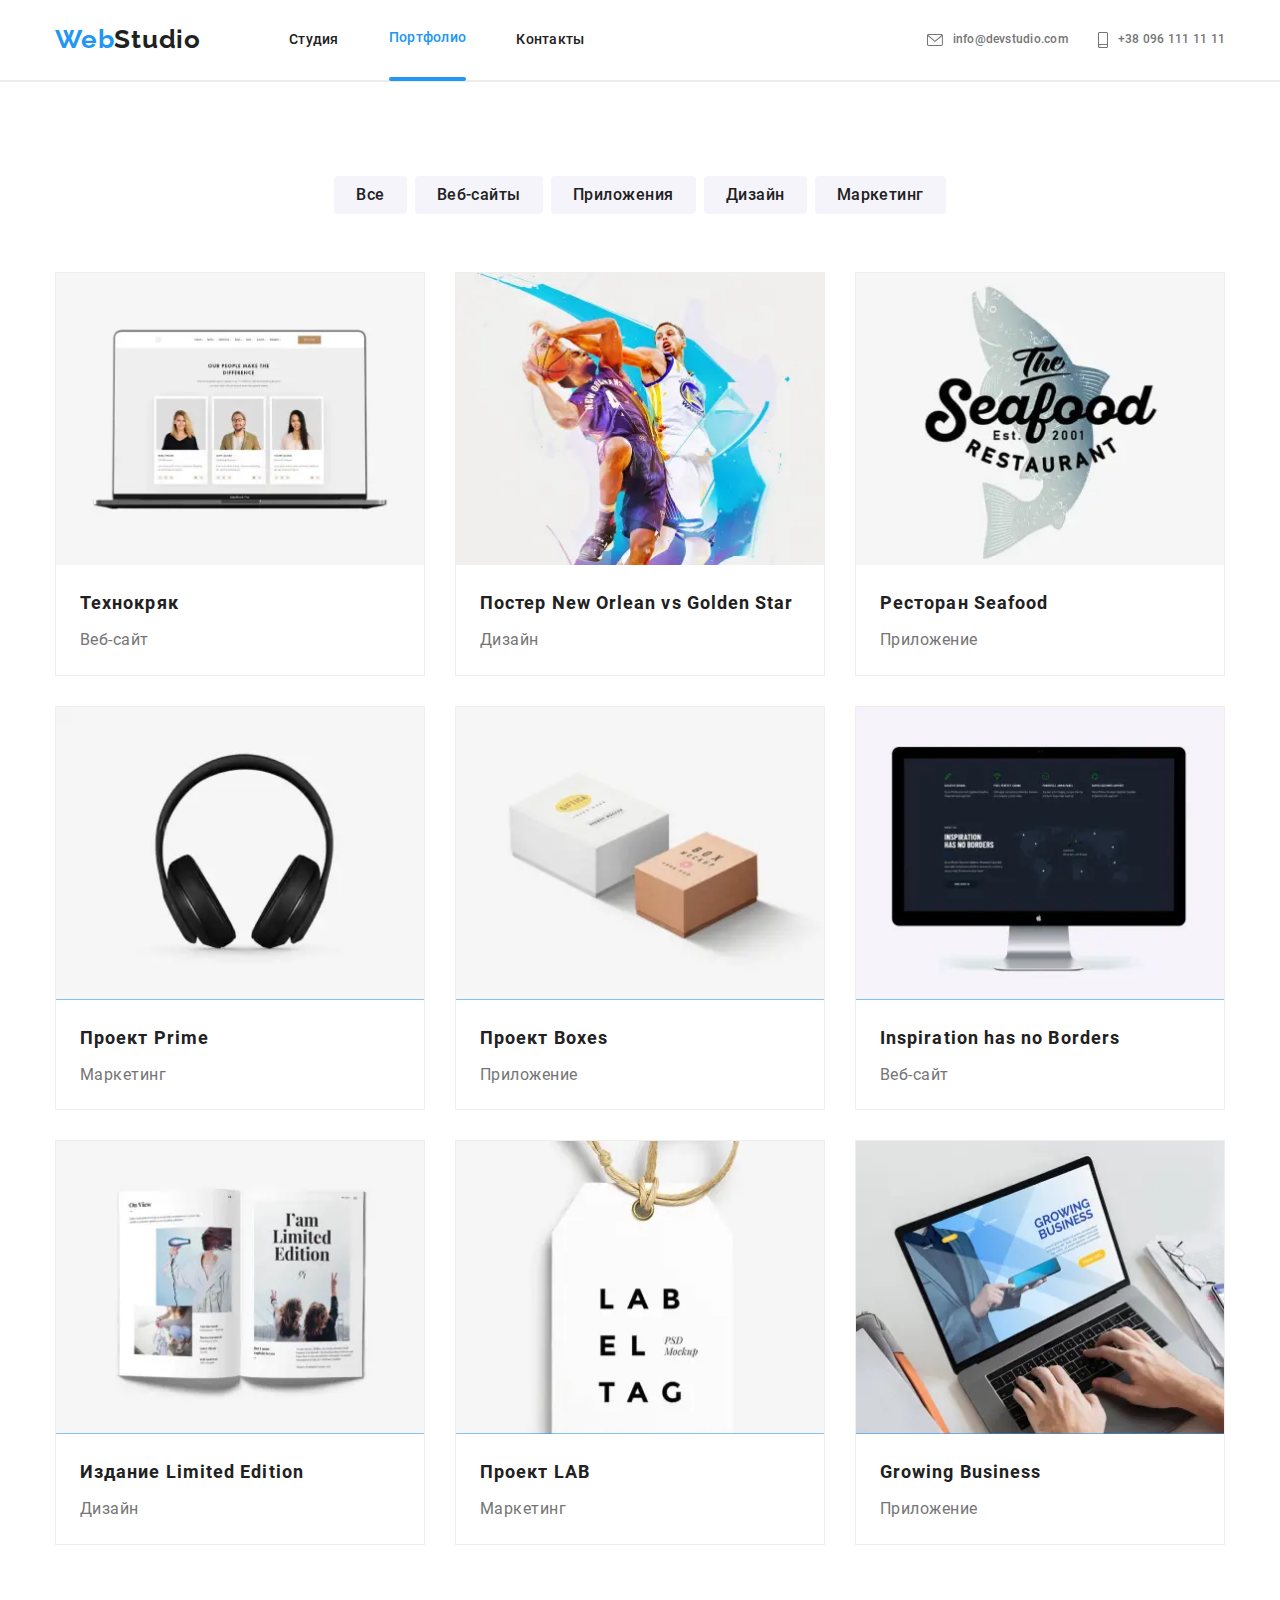
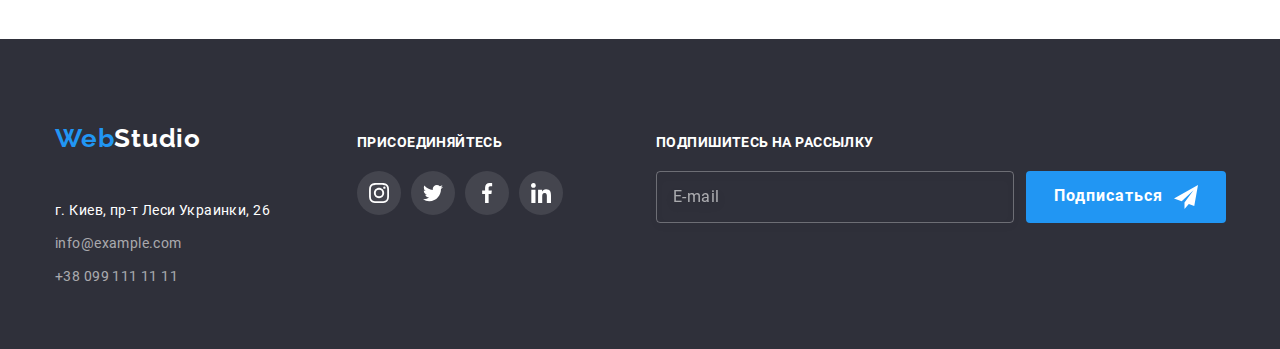
==== commit 95ffe1e3: "закончила ДЗ8 (основное)" ====
--- a/portfolio.html
+++ b/portfolio.html
@@ -99,11 +99,46 @@
             <li class="projects__card">
               <a href="" class="projects__link">
                 <div class="projects__image">
-                  <img
-                    src="./images/project-1.jpg"
-                    alt="Страница сайта Технокряк."
-                    width="370"
-                  />
+                  <picture>
+                    <source
+                      srcset="
+                        ./images/portfolio/project1-370.webp    1x,
+                        ./images/portfolio/project1-370@2x.webp 2x
+                      "
+                      type="image/webp"
+                      media="(min-width: 1200px)"
+                    />
+                    <source
+                      srcset="
+                        ./images/portfolio/project1-354.webp    1x,
+                        ./images/portfolio/project1-354@2x.webp 2x
+                      "
+                      type="image/webp"
+                      media="(min-width: 768px)"
+                    />
+                    <source
+                      srcset="
+                        ./images/portfolio/project1-450.webp    1x,
+                        ./images/portfolio/project1-450@2x.webp 2x
+                      "
+                      type="image/webp"
+                      media="(max-width: 767px)"
+                    />
+
+                    <img
+                      srcset="
+                        ./images/portfolio/project1-450.jpg    450w,
+                        ./images/portfolio/project1-450@2x.jpg 900w,
+                        ./images/portfolio/project1-354.jpg    354w,
+                        ./images/portfolio/project1-354@2x.jpg 708w,
+                        ./images/portfolio/project1-370.jpg    370w,
+                        ./images/portfolio/project1-370@2x.jpg 740w
+                      "
+                      size="(min-width: 1200px) 370px, (min-width: 768px) 354px, 100vw"
+                      src="./images/portfolio/project1-450.jpg"
+                      alt="Страница сайта Технокряк."
+                    />
+                  </picture>
                   <p class="projects__overley">
                     Технокряк это современная площадка распространения
                     коронавируса. Компании используют эту платформу для
@@ -119,11 +154,46 @@
             <li class="projects__card">
               <a href="" class="projects__link">
                 <div class="projects__image">
-                  <img
-                    src="./images/project-2.jpg"
-                    alt="Два игрока в баскетбол в прыжке."
-                    width="370"
-                  />
+                  <picture>
+                    <source
+                      srcset="
+                        ./images/portfolio/project2-370.webp    1x,
+                        ./images/portfolio/project2-370@2x.webp 2x
+                      "
+                      type="image/webp"
+                      media="(min-width: 1200px)"
+                    />
+                    <source
+                      srcset="
+                        ./images/portfolio/project2-354.webp    1x,
+                        ./images/portfolio/project2-354@2x.webp 2x
+                      "
+                      type="image/webp"
+                      media="(min-width: 768px)"
+                    />
+                    <source
+                      srcset="
+                        ./images/portfolio/project2-450.webp    1x,
+                        ./images/portfolio/project2-450@2x.webp 2x
+                      "
+                      type="image/webp"
+                      media="(max-width: 767px)"
+                    />
+
+                    <img
+                      srcset="
+                        ./images/portfolio/project2-450.jpg    450w,
+                        ./images/portfolio/project2-450@2x.jpg 900w,
+                        ./images/portfolio/project2-354.jpg    354w,
+                        ./images/portfolio/project2-354@2x.jpg 708w,
+                        ./images/portfolio/project2-370.jpg    370w,
+                        ./images/portfolio/project2-370@2x.jpg 740w
+                      "
+                      size="(min-width: 1200px) 370px, (min-width: 768px) 354px, 100vw"
+                      src="./images/portfolio/project2-450.jpg"
+                      alt="Два игрока в баскетбол в прыжке."
+                    />
+                  </picture>
                   <p class="projects__overley">
                     Технокряк это современная площадка распространения
                     коронавируса. Компании используют эту платформу для
@@ -142,11 +212,46 @@
             <li class="projects__card">
               <a href="" class="projects__link">
                 <div class="projects__image">
-                  <img
-                    src="./images/project-3.jpg"
-                    alt="Логотип ресторана The Seafood."
-                    width="370"
-                  />
+                  <picture>
+                    <source
+                      srcset="
+                        ./images/portfolio/project3-370.webp    1x,
+                        ./images/portfolio/project3-370@2x.webp 2x
+                      "
+                      type="image/webp"
+                      media="(min-width: 1200px)"
+                    />
+                    <source
+                      srcset="
+                        ./images/portfolio/project3-354.webp    1x,
+                        ./images/portfolio/project3-354@2x.webp 2x
+                      "
+                      type="image/webp"
+                      media="(min-width: 768px)"
+                    />
+                    <source
+                      srcset="
+                        ./images/portfolio/project3-450.webp    1x,
+                        ./images/portfolio/project3-450@2x.webp 2x
+                      "
+                      type="image/webp"
+                      media="(max-width: 767px)"
+                    />
+
+                    <img
+                      srcset="
+                        ./images/portfolio/project3-450.jpg    450w,
+                        ./images/portfolio/project3-450@2x.jpg 900w,
+                        ./images/portfolio/project3-354.jpg    354w,
+                        ./images/portfolio/project3-354@2x.jpg 708w,
+                        ./images/portfolio/project3-370.jpg    370w,
+                        ./images/portfolio/project3-370@2x.jpg 740w
+                      "
+                      size="(min-width: 1200px) 370px, (min-width: 768px) 354px, 100vw"
+                      src="./images/portfolio/project3-450.jpg"
+                      alt="Логотип ресторана The Seafood."
+                    />
+                  </picture>
                   <p class="projects__overley">
                     Технокряк это современная площадка распространения
                     коронавируса. Компании используют эту платформу для
@@ -164,11 +269,46 @@
             <li class="projects__card">
               <a href="" class="projects__link">
                 <div class="projects__image">
-                  <img
-                    src="./images/project-4.jpg"
-                    alt="Наушники"
-                    width="370"
-                  />
+                  <picture>
+                    <source
+                      srcset="
+                        ./images/portfolio/project4-370.webp    1x,
+                        ./images/portfolio/project4-370@2x.webp 2x
+                      "
+                      type="image/webp"
+                      media="(min-width: 1200px)"
+                    />
+                    <source
+                      srcset="
+                        ./images/portfolio/project4-354.webp    1x,
+                        ./images/portfolio/project4-354@2x.webp 2x
+                      "
+                      type="image/webp"
+                      media="(min-width: 768px)"
+                    />
+                    <source
+                      srcset="
+                        ./images/portfolio/project4-450.webp    1x,
+                        ./images/portfolio/project4-450@2x.webp 2x
+                      "
+                      type="image/webp"
+                      media="(max-width: 767px)"
+                    />
+
+                    <img
+                      srcset="
+                        ./images/portfolio/project4-450.jpg    450w,
+                        ./images/portfolio/project4-450@2x.jpg 900w,
+                        ./images/portfolio/project4-354.jpg    354w,
+                        ./images/portfolio/project4-354@2x.jpg 708w,
+                        ./images/portfolio/project4-370.jpg    370w,
+                        ./images/portfolio/project4-370@2x.jpg 740w
+                      "
+                      size="(min-width: 1200px) 370px, (min-width: 768px) 354px, 100vw"
+                      src="./images/portfolio/project4-450.jpg"
+                      alt="Наушники"
+                    />
+                  </picture>
                   <p class="projects__overley">
                     Технокряк это современная площадка распространения
                     коронавируса. Компании используют эту платформу для
@@ -187,11 +327,46 @@
             <li class="projects__card">
               <a href="" class="projects__link">
                 <div class="projects__image">
-                  <img
-                    src="./images/project-5.jpg"
-                    alt="Две коробки."
-                    width="370"
-                  />
+                  <picture>
+                    <source
+                      srcset="
+                        ./images/portfolio/project5-370.webp    1x,
+                        ./images/portfolio/project5-370@2x.webp 2x
+                      "
+                      type="image/webp"
+                      media="(min-width: 1200px)"
+                    />
+                    <source
+                      srcset="
+                        ./images/portfolio/project5-354.webp    1x,
+                        ./images/portfolio/project5-354@2x.webp 2x
+                      "
+                      type="image/webp"
+                      media="(min-width: 768px)"
+                    />
+                    <source
+                      srcset="
+                        ./images/portfolio/project5-450.webp    1x,
+                        ./images/portfolio/project5-450@2x.webp 2x
+                      "
+                      type="image/webp"
+                      media="(max-width: 767px)"
+                    />
+
+                    <img
+                      srcset="
+                        ./images/portfolio/project5-450.jpg    450w,
+                        ./images/portfolio/project5-450@2x.jpg 900w,
+                        ./images/portfolio/project5-354.jpg    354w,
+                        ./images/portfolio/project5-354@2x.jpg 708w,
+                        ./images/portfolio/project5-370.jpg    370w,
+                        ./images/portfolio/project5-370@2x.jpg 740w
+                      "
+                      size="(min-width: 1200px) 370px, (min-width: 768px) 354px, 100vw"
+                      src="./images/portfolio/project5-450.jpg"
+                      alt="Две коробки. "
+                    />
+                  </picture>
                   <p class="projects__overley">
                     Технокряк это современная площадка распространения
                     коронавируса. Компании используют эту платформу для
@@ -210,11 +385,46 @@
             <li class="projects__card">
               <a href="" class="projects__link">
                 <div class="projects__image">
-                  <img
-                    src="./images/project-6.jpg"
-                    alt="Компьютер."
-                    width="370"
-                  />
+                  <picture>
+                    <source
+                      srcset="
+                        ./images/portfolio/project6-370.webp    1x,
+                        ./images/portfolio/project6-370@2x.webp 2x
+                      "
+                      type="image/webp"
+                      media="(min-width: 1200px)"
+                    />
+                    <source
+                      srcset="
+                        ./images/portfolio/project6-354.webp    1x,
+                        ./images/portfolio/project6-354@2x.webp 2x
+                      "
+                      type="image/webp"
+                      media="(min-width: 768px)"
+                    />
+                    <source
+                      srcset="
+                        ./images/portfolio/project6-450.webp    1x,
+                        ./images/portfolio/project6-450@2x.webp 2x
+                      "
+                      type="image/webp"
+                      media="(max-width: 767px)"
+                    />
+
+                    <img
+                      srcset="
+                        ./images/portfolio/project6-450.jpg    450w,
+                        ./images/portfolio/project6-450@2x.jpg 900w,
+                        ./images/portfolio/project6-354.jpg    354w,
+                        ./images/portfolio/project6-354@2x.jpg 708w,
+                        ./images/portfolio/project6-370.jpg    370w,
+                        ./images/portfolio/project6-370@2x.jpg 740w
+                      "
+                      size="(min-width: 1200px) 370px, (min-width: 768px) 354px, 100vw"
+                      src="./images/portfolio/project6-450.jpg"
+                      alt="Компьютер."
+                    />
+                  </picture>
                   <p class="projects__overley">
                     Технокряк это современная площадка распространения
                     коронавируса. Компании используют эту платформу для
@@ -232,11 +442,46 @@
             <li class="projects__card">
               <a href="" class="projects__link">
                 <div class="projects__image">
-                  <img
-                    src="./images/project-7.jpg"
-                    alt="Разворот журнала."
-                    width="370"
-                  />
+                  <picture>
+                    <source
+                      srcset="
+                        ./images/portfolio/project7-370.webp    1x,
+                        ./images/portfolio/project7-370@2x.webp 2x
+                      "
+                      type="image/webp"
+                      media="(min-width: 1200px)"
+                    />
+                    <source
+                      srcset="
+                        ./images/portfolio/project7-354.webp    1x,
+                        ./images/portfolio/project7-354@2x.webp 2x
+                      "
+                      type="image/webp"
+                      media="(min-width: 768px)"
+                    />
+                    <source
+                      srcset="
+                        ./images/portfolio/project7-450.webp    1x,
+                        ./images/portfolio/project7-450@2x.webp 2x
+                      "
+                      type="image/webp"
+                      media="(max-width: 767px)"
+                    />
+
+                    <img
+                      srcset="
+                        ./images/portfolio/project7-450.jpg    450w,
+                        ./images/portfolio/project7-450@2x.jpg 900w,
+                        ./images/portfolio/project7-354.jpg    354w,
+                        ./images/portfolio/project7-354@2x.jpg 708w,
+                        ./images/portfolio/project7-370.jpg    370w,
+                        ./images/portfolio/project7-370@2x.jpg 740w
+                      "
+                      size="(min-width: 1200px) 370px, (min-width: 768px) 354px, 100vw"
+                      src="./images/portfolio/project7-450.jpg"
+                      alt="Разворот журнала."
+                    />
+                  </picture>
                   <p class="projects__overley">
                     Технокряк это современная площадка распространения
                     коронавируса. Компании используют эту платформу для
@@ -254,7 +499,46 @@
             <li class="projects__card">
               <a href="" class="projects__link">
                 <div class="projects__image">
-                  <img src="./images/project-8.jpg" alt="Бирка." width="370" />
+                  <picture>
+                    <source
+                      srcset="
+                        ./images/portfolio/project8-370.webp    1x,
+                        ./images/portfolio/project8-370@2x.webp 2x
+                      "
+                      type="image/webp"
+                      media="(min-width: 1200px)"
+                    />
+                    <source
+                      srcset="
+                        ./images/portfolio/project8-354.webp    1x,
+                        ./images/portfolio/project8-354@2x.webp 2x
+                      "
+                      type="image/webp"
+                      media="(min-width: 768px)"
+                    />
+                    <source
+                      srcset="
+                        ./images/portfolio/project8-450.webp    1x,
+                        ./images/portfolio/project8-450@2x.webp 2x
+                      "
+                      type="image/webp"
+                      media="(max-width: 767px)"
+                    />
+
+                    <img
+                      srcset="
+                        ./images/portfolio/project8-450.jpg    450w,
+                        ./images/portfolio/project8-450@2x.jpg 900w,
+                        ./images/portfolio/project8-354.jpg    354w,
+                        ./images/portfolio/project8-354@2x.jpg 708w,
+                        ./images/portfolio/project8-370.jpg    370w,
+                        ./images/portfolio/project8-370@2x.jpg 740w
+                      "
+                      size="(min-width: 1200px) 370px, (min-width: 768px) 354px, 100vw"
+                      src="./images/portfolio/project8-450.jpg"
+                      alt="<Бирка>"
+                    />
+                  </picture>
                   <p class="projects__overley">
                     Технокряк это современная площадка распространения
                     коронавируса. Компании используют эту платформу для
@@ -273,11 +557,46 @@
             <li class="projects__card">
               <a href="" class="projects__link">
                 <div class="projects__image">
-                  <img
-                    src="./images/project-9.jpg"
-                    alt="Ноутбук со стартовой страницей сайта"
-                    width="370"
-                  />
+                  <picture>
+                    <source
+                      srcset="
+                        ./images/portfolio/project9-370.webp    1x,
+                        ./images/portfolio/project9-370@2x.webp 2x
+                      "
+                      type="image/webp"
+                      media="(min-width: 1200px)"
+                    />
+                    <source
+                      srcset="
+                        ./images/portfolio/project9-354.webp    1x,
+                        ./images/portfolio/project9-354@2x.webp 2x
+                      "
+                      type="image/webp"
+                      media="(min-width: 768px)"
+                    />
+                    <source
+                      srcset="
+                        ./images/portfolio/project9-450.webp    1x,
+                        ./images/portfolio/project9-450@2x.webp 2x
+                      "
+                      type="image/webp"
+                      media="(max-width: 767px)"
+                    />
+
+                    <img
+                      srcset="
+                        ./images/portfolio/project9-450.jpg    450w,
+                        ./images/portfolio/project9-450@2x.jpg 900w,
+                        ./images/portfolio/project9-354.jpg    354w,
+                        ./images/portfolio/project9-354@2x.jpg 708w,
+                        ./images/portfolio/project9-370.jpg    370w,
+                        ./images/portfolio/project9-370@2x.jpg 740w
+                      "
+                      size="(min-width: 1200px) 370px, (min-width: 768px) 354px, 100vw"
+                      src="./images/portfolio/project9-450.jpg"
+                      alt="Ноутбук со стартовой страницей сайта"
+                    />
+                  </picture>
                   <p class="projects__overley">
                     Технокряк это современная площадка распространения
                     коронавируса. Компании используют эту платформу для
--- a/css/main.min.css
+++ b/css/main.min.css
@@ -1,2 +1,2 @@
-@font-face{font-family:'Roboto';src:url("../fonts/roboto-black.eot");src:url("../fonts/roboto-black.eot?#iefix") format("embedded-opentype"),url("../fonts/roboto-black.ttf") format("truetype"),url("../fonts/roboto-black.woff2") format("woff2"),url("../fonts/roboto-black.woff") format("woff"),url("../fonts/roboto-black.svg#roboto-black") format("svg");font-weight:900;font-style:normal;font-display:fallback}@font-face{font-family:'Roboto';src:url("../fonts/roboto-regular.eot");src:url("../fonts/roboto-regular.eot?#iefix") format("embedded-opentype"),url("../fonts/roboto-regular.ttf") format("truetype"),url("../fonts/roboto-regular.woff2") format("woff2"),url("../fonts/roboto-regular.woff") format("woff"),url("../fonts/roboto-regular.svg#roboto-regular") format("svg");font-weight:400;font-style:normal;font-display:fallback}@font-face{font-family:'Roboto';src:url("../fonts/roboto-bold.eot");src:url("../fonts/roboto-bold.eot?#iefix") format("embedded-opentype"),url("../fonts/roboto-bold.ttf") format("truetype"),url("../fonts/roboto-bold.woff2") format("woff2"),url("../fonts/roboto-bold.woff") format("woff"),url("../fonts/roboto-bold.svg#roboto-bold") format("svg");font-weight:700;font-style:normal;font-display:fallback}@font-face{font-family:'Roboto';src:url("../fonts/roboto-medium.eot");src:url("../fonts/roboto-medium.eot?#iefix") format("embedded-opentype"),url("../fonts/roboto-medium.ttf") format("truetype"),url("../fonts/roboto-medium.woff2") format("woff2"),url("../fonts/roboto-medium.woff") format("woff"),url("../fonts/roboto-medium.svg#roboto-medium") format("svg");font-weight:500;font-style:normal;font-display:fallback}@font-face{font-family:'Raleway';src:url("../fonts/raleway-bold.eot");src:url("../fonts/raleway-bold.eot?#iefix") format("embedded-opentype"),url("../fonts/raleway-bold.ttf") format("truetype"),url("../fonts/raleway-bold.woff2") format("woff2"),url("../fonts/raleway-bold.woff") format("woff"),url("../fonts/raleway-bold.svg#raleway-bold") format("svg");font-weight:700;font-style:normal;font-display:fallback}.box-social__label,.box-form__label,.navigation,.primary__title,.activity__title,.activity-list__label,.team__title,.members__title,.members__name,.members__position,.clients__title,.address,.address__mail,.projects__overley,.projects__name,.projects__label,.modal__title{margin:0px}.navigation-list,.contacts,.features-list,.activity-list,.members,.social-network,.collection,.filters,.projects,.form-inputs{list-style:none;padding:0px;margin:0px}.logo,.navigation-list__link,.contacts__link,.social-network__link,.collection__link,.address__email,.address__tel,.projects__link{text-decoration:none;margin:0px}.team,.clients{text-align:center}.primary__button,.form-join__button,.form-modal__submit{padding-top:10px;padding-bottom:10px;width:200px;color:#fff;font-family:"Roboto",sans-serif;font-style:normal;font-weight:700;font-size:16px;line-height:1.87;letter-spacing:.06em;background-color:#2196f3;border:none;border-radius:4px}.box-social__label,.box-form__label{margin-bottom:20px;font-family:"Roboto",sans-serif;font-style:normal;font-weight:700;font-size:14px;line-height:1.14;letter-spacing:.03em;text-align:start;color:#fff;text-transform:uppercase}.container{margin-left:auto;margin-right:auto;padding-left:15px;padding-right:15px;outline:1px solid tomato}@media screen and (mix-width: 480px){.container{width:480px}}@media screen and (min-width: 768px){.container{width:768px}}@media screen and (min-width: 1200px){.container{width:1200px}}img{display:block;max-width:100%;height:auto}.visually-hidden{position:absolute;width:1px;height:1px;margin:-1px;border:0;padding:0;clip:rect(0 0 0 0);overflow:hidden}body.modal-open{overflow:hidden}.logo{font-family:"Roboto",sans-serif;font-style:normal;font-weight:700;font-size:26px;line-height:1.192;letter-spacing:.03em;font-family:Raleway, sans-serif;color:#212121}.logo--navigation{padding-top:16px;padding-bottom:16px}.logo--footer{display:block;margin-bottom:20px}.logo--part-one{color:#2196f3}.logo--part-two{color:#fff}.logo--footer{display:block;margin-bottom:20px}.container--topline{display:-webkit-box;display:-ms-flexbox;display:flex;-webkit-box-pack:justify;-ms-flex-pack:justify;justify-content:space-between;-webkit-box-align:center;-ms-flex-align:center;align-items:center;-ms-flex-wrap:nowrap;flex-wrap:nowrap;position:relative}@media screen and (max-width: 767px){.menu-button{display:inline-block;margin:0;margin-left:auto;padding:0;border:none;background-color:transparent;border-image-width:0px}.menu-icon{display:block}.menu-button .icon-menu-close{display:none}.menu-button.is-open .icon-menu-close{display:block}.menu-button.is-open .icon-menu{display:none}.menu-button:focus .icon-menu{fill:#2196f3}.menu-button:focus .icon-menu-close{fill:#2196f3}.menu-button:focus-within{outline-color:transparent}}@media screen and (min-width: 768px){.menu-button{display:none}}@media screen and (max-width: 767px){.navigation{display:none;width:100%;position:absolute;top:100%;left:0;padding-top:60px;padding-bottom:60px;text-align:center;border-top:1px solid #ececec;background-color:#fff;z-index:1}}@media screen and (min-width: 768px){.navigation{display:-webkit-box;display:-ms-flexbox;display:flex;-webkit-box-pack:normal;-ms-flex-pack:normal;justify-content:normal;-webkit-box-align:center;-ms-flex-align:center;align-items:center;-ms-flex-wrap:nowrap;flex-wrap:nowrap}}@media screen and (max-width: 767px){.navigation-list{width:100%;margin-bottom:60px}.navigation-list__item:not(:last-child){margin-bottom:40px}.navigation-list__link{font-family:"Roboto",sans-serif;font-style:normal;font-weight:500;font-size:18px;line-height:1.16;letter-spacing:.02em;color:#212121}}@media screen and (min-width: 768px){.navigation-list{display:-webkit-box;display:-ms-flexbox;display:flex;-webkit-box-pack:normal;-ms-flex-pack:normal;justify-content:normal;-webkit-box-align:center;-ms-flex-align:center;align-items:center;-ms-flex-wrap:nowrap;flex-wrap:nowrap;font-family:"Roboto",sans-serif;font-style:normal;font-weight:500;font-size:14px;line-height:1.14;letter-spacing:.02em;color:#212121}.navigation-list__item:not(:last-child){margin-right:50px}}@media screen and (min-width: 768px) and (max-width: 1199px){.navigation-list{margin-right:84px}}@media screen and (min-width: 1200px){.navigation-list{margin-right:305px}}.navigation.is-open{display:block}.navigation-list__link.current,.navigation-list__link:hover,.navigation-list__link:focus{color:#2196f3}@media screen and (max-width: 767px){.contacts__item{display:block}.contacts__item:not(:last-child){margin-bottom:15px}.contacts__link{font-family:"Roboto",sans-serif;font-style:normal;font-weight:500;font-size:18px;line-height:1.16;letter-spacing:.02em}}@media screen and (min-width: 768px) and (max-width: 1199px){.contacts{padding-top:21px;padding-bottom:21px}.contacts__link{display:-webkit-inline-box;display:-ms-inline-flexbox;display:inline-flex;-webkit-box-pack:center;-ms-flex-pack:center;justify-content:center;-webkit-box-align:center;-ms-flex-align:center;align-items:center;-ms-flex-wrap:nowrap;flex-wrap:nowrap;font-family:"Roboto",sans-serif;font-style:normal;font-weight:500;font-size:12px;line-height:1.16;letter-spacing:.02em}.contacts__link:first-child{margin-bottom:10px}}@media screen and (min-width: 1200px){.contacts{display:-webkit-box;display:-ms-flexbox;display:flex;-webkit-box-pack:center;-ms-flex-pack:center;justify-content:center;-webkit-box-align:center;-ms-flex-align:center;align-items:center;-ms-flex-wrap:nowrap;flex-wrap:nowrap}.contacts__link{display:-webkit-box;display:-ms-flexbox;display:flex;-webkit-box-pack:center;-ms-flex-pack:center;justify-content:center;-webkit-box-align:center;-ms-flex-align:center;align-items:center;-ms-flex-wrap:nowrap;flex-wrap:nowrap;font-family:"Roboto",sans-serif;font-style:normal;font-weight:500;font-size:12px;line-height:1.16;letter-spacing:.02em}.contacts__link:first-child{margin-right:30px}}.contacts__link{color:#757575;-webkit-transition:background-color 250ms cubic-bezier(0.4, 0, 0.2, 1),color 250ms cubic-bezier(0.4, 0, 0.2, 1);transition:background-color 250ms cubic-bezier(0.4, 0, 0.2, 1),color 250ms cubic-bezier(0.4, 0, 0.2, 1)}.contacts__icon{margin-right:10px;fill:#757575;-webkit-transition:fill 250ms cubic-bezier(0.4, 0, 0.2, 1);transition:fill 250ms cubic-bezier(0.4, 0, 0.2, 1)}.contacts__link:hover .contacts__icon,.contacts__link:focus .contacts__icon{fill:#2196f3}.contacts__link:hover,.contacts__link:focus{color:#2196f3}.primary{text-align:center}.primary__box{display:inline-block;max-width:696px}.primary__title{margin-bottom:30px;color:#fff;text-transform:uppercase}@media screen and (max-width: 1999px){.primary__title{font-family:"Roboto",sans-serif;font-style:normal;font-weight:900;font-size:26px;line-height:1.61;letter-spacing:.06em}}@media screen and (min-width: 1200px){.primary__title{font-family:"Roboto",sans-serif;font-style:normal;font-weight:900;font-size:44px;line-height:1.36;letter-spacing:.06em}}.primary__button{-webkit-box-shadow:0px 4px 4px rgba(0,0,0,0.15);box-shadow:0px 4px 4px rgba(0,0,0,0.15);cursor:pointer;-webkit-transition:background-color 250ms cubic-bezier(0.4, 0, 0.2, 1);transition:background-color 250ms cubic-bezier(0.4, 0, 0.2, 1)}.primary__button:hover,.primary__button:focus{background-color:#188ce8}.background{max-width:1600px;margin:0px auto;padding:200px 0px;background-image:-webkit-gradient(linear, left top, right top, from(rgba(47,48,58,0.4)), to(rgba(47,48,58,0.4))),url("../images/primary.jpg");background-image:linear-gradient(to right, rgba(47,48,58,0.4), rgba(47,48,58,0.4)),url("../images/primary.jpg")}@media screen and (min-width: 1200px){.background{height:600px}}.features{padding-top:60px}.features-list__card{display:block}.features-list__label{font-family:"Roboto",sans-serif;font-style:normal;font-weight:700;font-size:14px;line-height:1.14;letter-spacing:.03em;color:#212121;text-transform:uppercase}.features-list__image{padding-top:25px;padding-bottom:25px;text-align:center;background-color:#f5f4fa;border-radius:4px}.features-list__icon{--color2: #2196f3;width:70px;height:70px}.features-list__text{font-family:"Roboto",sans-serif;font-style:normal;font-weight:400;font-size:14px;line-height:1.71;letter-spacing:.03em;color:#757575}.activity{padding-top:0}@media screen and (max-width: 767px){.activity{display:none}}.activity__title{margin-bottom:50px;font-family:"Roboto",sans-serif;font-style:normal;font-weight:700;font-size:36px;line-height:1.16;letter-spacing:.03em;color:#212121}.activity-list__card{position:relative}.activity-list__card:not(:nth-child(3n)){margin-right:30px}.activity-list__label{position:absolute;bottom:0;left:50%;padding:27px 0px;width:370px;-webkit-transform:translateX(-50%);transform:translateX(-50%);font-family:"Roboto",sans-serif;font-style:normal;font-weight:700;font-size:14px;line-height:1.14;letter-spacing:.03em;color:#fff;text-transform:uppercase;background-color:rgba(47,48,58,0.8)}.team{padding-top:60px;padding-bottom:60px;background-color:#f5f4fa}.team__title{font-family:"Roboto",sans-serif;font-style:normal;font-weight:700;font-size:36px;line-height:1.16;letter-spacing:.03em;color:#212121;margin-bottom:30px}.members{text-align:center}.members__card{background-color:#fff;border-radius:0px 0px 4px 4px;-webkit-box-shadow:0px 1px 3px rgba(0,0,0,0.12),0px 1px 1px rgba(0,0,0,0.14),0px 2px 1px rgba(0,0,0,0.2);box-shadow:0px 1px 3px rgba(0,0,0,0.12),0px 1px 1px rgba(0,0,0,0.14),0px 2px 1px rgba(0,0,0,0.2)}.members__title{padding-top:30px;padding-bottom:24px;font-family:"Roboto",sans-serif;font-style:normal;font-weight:700;font-size:36px;line-height:1.16;letter-spacing:.03em;color:#212121}.members__name{margin-bottom:10px;font-family:"Roboto",sans-serif;font-style:normal;font-weight:500;font-size:16px;line-height:1.19;letter-spacing:.03em;color:#212121}.members__position{margin-bottom:16px;font-family:"Roboto",sans-serif;font-style:normal;font-weight:400;font-size:16px;line-height:1.19;letter-spacing:.03em;color:#757575}.social-network{display:-webkit-inline-box;display:-ms-inline-flexbox;display:inline-flex;-webkit-box-pack:center;-ms-flex-pack:center;justify-content:center;-webkit-box-align:center;-ms-flex-align:center;align-items:center;-ms-flex-wrap:nowrap;flex-wrap:nowrap}.social-network__item:not(:nth-child(4)){margin-right:10px}.social-network__icon{width:20px;height:20px}.social-network__link{display:-webkit-box;display:-ms-flexbox;display:flex;-webkit-box-pack:center;-ms-flex-pack:center;justify-content:center;-webkit-box-align:center;-ms-flex-align:center;align-items:center;-ms-flex-wrap:nowrap;flex-wrap:nowrap;width:44px;height:44px;border-radius:50%}.team .social-network__link{background-color:rgba(255,255,255,0.1);fill:#afb1b8;-webkit-transition:background-color 250ms cubic-bezier(0.4, 0, 0.2, 1),fill 250ms cubic-bezier(0.4, 0, 0.2, 1);transition:background-color 250ms cubic-bezier(0.4, 0, 0.2, 1),fill 250ms cubic-bezier(0.4, 0, 0.2, 1)}.team .social-network__link:hover,.team .social-network__link:focus{background-color:#2196f3;fill:#fff}.footer .social-network__link{background-color:rgba(255,255,255,0.1);fill:#fff;-webkit-transition:background-color 250ms cubic-bezier(0.4, 0, 0.2, 1);transition:background-color 250ms cubic-bezier(0.4, 0, 0.2, 1)}.footer .social-network__link:hover,.footer .social-network__link:focus{background-color:#2196f3}.clients{padding-top:60px;padding-bottom:60px}.clients__title{margin-bottom:30px;font-family:"Roboto",sans-serif;font-style:normal;font-weight:700;font-size:36px;line-height:1.16;letter-spacing:.03em;color:#212121}.collection{display:-webkit-box;display:-ms-flexbox;display:flex;-webkit-box-pack:normal;-ms-flex-pack:normal;justify-content:normal;-webkit-box-align:normal;-ms-flex-align:normal;align-items:normal;-ms-flex-wrap:wrap;flex-wrap:wrap;margin:-15px}.collection__item{width:calc((100% - 15px * 4) / 2);margin:15px}.collection__link{display:-webkit-box;display:-ms-flexbox;display:flex;-webkit-box-pack:center;-ms-flex-pack:center;justify-content:center;-webkit-box-align:center;-ms-flex-align:center;align-items:center;-ms-flex-wrap:nowrap;flex-wrap:nowrap;height:90px;border:1px solid #afb1b8;border-radius:4px;fill:#afb1b8;-webkit-transition:border-color 250ms cubic-bezier(0.4, 0, 0.2, 1),fill 250ms cubic-bezier(0.4, 0, 0.2, 1);transition:border-color 250ms cubic-bezier(0.4, 0, 0.2, 1),fill 250ms cubic-bezier(0.4, 0, 0.2, 1)}.collection__link:hover,.collection__link:focus{fill:#2196f3;border:1px solid #2196f3}.footer{padding-top:60px;padding-bottom:60px;background-color:#2f303a}.box-contacts{margin-bottom:60px;text-align:center}.box-social{margin-bottom:60px;text-align:center}.box-social__label{text-align:center}.box-form__label{margin-bottom:20px;text-align:center}.form-join-input{display:block;padding-top:15px;padding-bottom:15px;padding-left:16px;margin-bottom:20px;width:100%;font-family:"Roboto",sans-serif;font-style:normal;font-weight:400;font-size:16px;line-height:1.25;letter-spacing:.03em;color:rgba(255,255,255,0.6);background-color:transparent;-webkit-box-sizing:border-box;box-sizing:border-box;-webkit-filter:drop-shadow(0px 4px 4px rgba(0,0,0,0.15));filter:drop-shadow(0px 4px 4px rgba(0,0,0,0.15));border:1px solid rgba(255,255,255,0.3);border-radius:4px}.form-join-input::-webkit-input-placeholder{color:rgba(255,255,255,0.6)}.form-join-input:-ms-input-placeholder{color:rgba(255,255,255,0.6)}.form-join-input::-ms-input-placeholder{color:rgba(255,255,255,0.6)}.form-join-input::placeholder{color:rgba(255,255,255,0.6)}.form-join__button{display:-webkit-box;display:-ms-flexbox;display:flex;-webkit-box-pack:normal;-ms-flex-pack:normal;justify-content:normal;-webkit-box-align:normal;-ms-flex-align:normal;align-items:normal;-ms-flex-wrap:nowrap;flex-wrap:nowrap;position:relative;padding-left:28px;padding-right:28px;margin-right:auto;margin-left:auto}.form-join__button::after{position:absolute;top:50%;right:0;-webkit-transform:translate(-28px, -50%);transform:translate(-28px, -50%);content:'';display:block;width:24px;height:24px;background-image:url(../images/icon-send.svg);background-size:contain}.address{font-family:"Roboto",sans-serif;font-style:normal;font-weight:400;font-size:14px;line-height:1.71;letter-spacing:.03em}.address__mail{margin-bottom:9px;color:#fff}.address__email,.address__tel{display:block;color:rgba(255,255,255,0.6)}.address__email{margin-bottom:9px}.portfolio{border-top:1px solid #ececec}@media screen and (max-width: 767px){.portfolio{padding-top:60px;padding-bottom:60px}}.filters{cursor:pointer}@media screen and (max-width: 767px){.filters{display:-webkit-box;display:-ms-flexbox;display:flex;-webkit-box-pack:start;-ms-flex-pack:start;justify-content:flex-start;-webkit-box-align:center;-ms-flex-align:center;align-items:center;-ms-flex-wrap:wrap;flex-wrap:wrap;margin-bottom:40px}.filters__item:nth-child(-n+3){margin-bottom:8px}}.filters__item:not(:last-child){margin-right:8px}.filters__button{padding:6px 22px;font-family:"Roboto",sans-serif;font-style:normal;font-weight:500;font-size:16px;line-height:1.62;letter-spacing:.03em;color:#212121;text-align:center;background-color:#f5f4fa;border:none;border-radius:4px;cursor:pointer;-webkit-transition:background-color 250ms cubic-bezier(0.4, 0, 0.2, 1),color 250ms cubic-bezier(0.4, 0, 0.2, 1);transition:background-color 250ms cubic-bezier(0.4, 0, 0.2, 1),color 250ms cubic-bezier(0.4, 0, 0.2, 1)}.filters__button:hover,.filters__button:focus{color:#fff;background-color:#2196f3;-webkit-box-shadow:0px 3px 1px rgba(0,0,0,0.1),0px 1px 2px rgba(0,0,0,0.08),0px 2px 2px rgba(0,0,0,0.12);box-shadow:0px 3px 1px rgba(0,0,0,0.1),0px 1px 2px rgba(0,0,0,0.08),0px 2px 2px rgba(0,0,0,0.12)}@media screen and (max-width: 767px){.projects__card:not(:last-child){margin-bottom:30px}}.projects__link{display:block;border:1px solid #eee}.projects__image{position:relative;overflow:hidden}.projects__overley{font-family:"Roboto",sans-serif;font-style:normal;font-weight:400;font-size:18px;line-height:1.56;letter-spacing:.03em;position:absolute;top:0;left:0;content:'';padding:63px 24px;width:100%;height:100%;text-align:left;color:#fff;background-color:rgba(33,150,243,0.9);-webkit-transform:translateY(100%);transform:translateY(100%);-webkit-transition:-webkit-transform 250ms cubic-bezier(0.4, 0, 0.2, 1);transition:-webkit-transform 250ms cubic-bezier(0.4, 0, 0.2, 1);transition:transform 250ms cubic-bezier(0.4, 0, 0.2, 1);transition:transform 250ms cubic-bezier(0.4, 0, 0.2, 1), -webkit-transform 250ms cubic-bezier(0.4, 0, 0.2, 1)}.projects__link:hover,.projects__link:focus{border:1px solid #eee;-webkit-box-shadow:0px 1px 1px rgba(0,0,0,0.12),0px 4px 4px rgba(0,0,0,0.06),1px 4px 6px rgba(0,0,0,0.16);box-shadow:0px 1px 1px rgba(0,0,0,0.12),0px 4px 4px rgba(0,0,0,0.06),1px 4px 6px rgba(0,0,0,0.16)}.projects__link:hover .projects__overley,.projects__link:focus .projects__overley{-webkit-transform:translateY(0%);transform:translateY(0%)}.projects__name{font-family:"Roboto",sans-serif;font-style:normal;font-weight:700;font-size:18px;line-height:2;letter-spacing:.06em;margin-bottom:4px;color:#212121}.projects__title{padding:20px 24px;text-align:start}.projects__label{font-family:"Roboto",sans-serif;font-style:normal;font-weight:400;font-size:16px;line-height:1.87;letter-spacing:.03em;color:#757575}.backdrop{position:fixed;top:0;left:0;width:100%;height:100%;background-color:rgba(0,0,0,0.2);opacity:1;overflow-y:scroll;z-index:1;-webkit-transition:opacity 250ms cubic-bezier(0.4, 0, 0.2, 1);transition:opacity 250ms cubic-bezier(0.4, 0, 0.2, 1);padding-right:15px;padding-left:15px}.backdrop.is-hidden{opacity:0;pointer-events:none}.modal{position:relative;padding:40px;background-color:#fff;-webkit-box-shadow:0px 1px 3px rgba(0,0,0,0.12),0px 1px 1px rgba(0,0,0,0.14),0px 2px 1px rgba(0,0,0,0.2);box-shadow:0px 1px 3px rgba(0,0,0,0.12),0px 1px 1px rgba(0,0,0,0.14),0px 2px 1px rgba(0,0,0,0.2);border-radius:4px}.modal__title{margin-bottom:12px;font-family:"Roboto",sans-serif;font-style:normal;font-weight:700;font-size:20px;line-height:1.15;letter-spacing:.03em;text-align:center}.modal__button-close{display:-webkit-box;display:-ms-flexbox;display:flex;-webkit-box-pack:center;-ms-flex-pack:center;justify-content:center;-webkit-box-align:center;-ms-flex-align:center;align-items:center;-ms-flex-wrap:nowrap;flex-wrap:nowrap;position:absolute;top:8px;right:8px;padding:0;margin:0;width:30px;height:30px;border-radius:50%;background-color:#fff;border:1px solid rgba(0,0,0,0.1);-webkit-transition:fill 250ms cubic-bezier(0.4, 0, 0.2, 1),-webkit-transform 250ms cubic-bezier(0.4, 0, 0.2, 1);transition:fill 250ms cubic-bezier(0.4, 0, 0.2, 1),-webkit-transform 250ms cubic-bezier(0.4, 0, 0.2, 1);transition:fill 250ms cubic-bezier(0.4, 0, 0.2, 1),transform 250ms cubic-bezier(0.4, 0, 0.2, 1);transition:fill 250ms cubic-bezier(0.4, 0, 0.2, 1),transform 250ms cubic-bezier(0.4, 0, 0.2, 1),-webkit-transform 250ms cubic-bezier(0.4, 0, 0.2, 1)}.modal__button-close:hover{fill:#2196f3;outline-color:#eee;-webkit-transform:scale(1.1);transform:scale(1.1)}.backdrop.is-hidden .modal{-webkit-transform:translate(-50%, -50%) scale(0);transform:translate(-50%, -50%) scale(0)}.form-modal{display:block;text-align:center}.form-modal__submit{-webkit-box-shadow:0px 4px 4px rgba(0,0,0,0.15);box-shadow:0px 4px 4px rgba(0,0,0,0.15);-webkit-transition:backrgound-color 250ms cubic-bezier(0.4, 0, 0.2, 1);transition:backrgound-color 250ms cubic-bezier(0.4, 0, 0.2, 1)}.form-modal__submit:hover{background-color:#188ce8}.form-modal__submit:disabled{background-color:#afb1b8}.form-checkbox{display:block;display:-webkit-box;display:-ms-flexbox;display:flex;-webkit-box-pack:center;-ms-flex-pack:center;justify-content:center;-webkit-box-align:start;-ms-flex-align:start;align-items:flex-start;-ms-flex-wrap:nowrap;flex-wrap:nowrap;margin-bottom:30px;font-family:"Roboto",sans-serif;font-style:normal;font-weight:400;font-size:12px;line-height:1.16;letter-spacing:.03em}.form-checkbox__label{margin-left:7px;color:#757575}.form-checkbox__link{color:#2196f3}.form-checkbox__castom{width:16px;height:15px;background-image:url(../images/icon-check-border.svg);background-repeat:no-repeat;background-size:contain;background-origin:border-box;background-color:#fff;-webkit-transition:background-color 250ms cubic-bezier(0.4, 0, 0.2, 1);transition:background-color 250ms cubic-bezier(0.4, 0, 0.2, 1)}.form-checkbox__input:checked+.form-checkbox__castom{background-image:url(../images/icon-check.svg);background-repeat:no-repeat;background-color:#2196f3;border-radius:2px}.form-inputs{margin-bottom:20px;text-align:start}.form-inputs__item{display:block;margin-bottom:10px}.form-inputs__input{padding:11px 0px 11px 42px;border:1px solid rgba(33,33,33,0.2);border-radius:4px;outline:none;-webkit-transition:border-color 250ms cubic-bezier(0.4, 0, 0.2, 1);transition:border-color 250ms cubic-bezier(0.4, 0, 0.2, 1)}.form-inputs__input:focus-within{border-color:#2196f3}.form-inputs__field{display:-webkit-box;display:-ms-flexbox;display:flex;-webkit-box-pack:normal;-ms-flex-pack:normal;justify-content:normal;-webkit-box-align:normal;-ms-flex-align:normal;align-items:normal;-ms-flex-wrap:nowrap;flex-wrap:nowrap;position:relative;-webkit-box-orient:vertical;-webkit-box-direction:normal;-ms-flex-direction:column;flex-direction:column}.form-inputs__field:focus-within .form-inputs__icon{fill:#2196f3}.form-inputs__icon{display:block;position:absolute;bottom:0;left:0;margin-left:12px;-webkit-transform:translateY(-11px);transform:translateY(-11px);-webkit-transition:fill 250ms cubic-bezier(0.4, 0, 0.2, 1);transition:fill 250ms cubic-bezier(0.4, 0, 0.2, 1)}.form-inputs__label{margin-bottom:4px;font-family:"Roboto",sans-serif;font-style:normal;font-weight:400;font-size:12px;line-height:1.17;letter-spacing:.01em;color:#757575}.form-inputs__comment{resize:none;padding:12px 16px;font-family:"Roboto",sans-serif;font-style:normal;font-weight:400;font-size:12px;line-height:1.17;letter-spacing:.01em;border:1px solid rgba(33,33,33,0.2);border-radius:4px;outline:none;-webkit-transition:border-color 250ms cubic-bezier(0.4, 0, 0.2, 1);transition:border-color 250ms cubic-bezier(0.4, 0, 0.2, 1)}.form-inputs__comment::-webkit-input-placeholder{font-family:"Roboto",sans-serif;font-style:normal;font-weight:400;font-size:14px;line-height:1.71;letter-spacing:.03em;color:rgba(117,117,117,0.5)}.form-inputs__comment:-ms-input-placeholder{font-family:"Roboto",sans-serif;font-style:normal;font-weight:400;font-size:14px;line-height:1.71;letter-spacing:.03em;color:rgba(117,117,117,0.5)}.form-inputs__comment::-ms-input-placeholder{font-family:"Roboto",sans-serif;font-style:normal;font-weight:400;font-size:14px;line-height:1.71;letter-spacing:.03em;color:rgba(117,117,117,0.5)}.form-inputs__comment::placeholder{font-family:"Roboto",sans-serif;font-style:normal;font-weight:400;font-size:14px;line-height:1.71;letter-spacing:.03em;color:rgba(117,117,117,0.5)}.form-inputs__comment:focus-within{border-color:#2196f3}
+@font-face{font-family:'Roboto';src:url("../fonts/roboto-black.eot");src:url("../fonts/roboto-black.eot?#iefix") format("embedded-opentype"),url("../fonts/roboto-black.ttf") format("truetype"),url("../fonts/roboto-black.woff2") format("woff2"),url("../fonts/roboto-black.woff") format("woff"),url("../fonts/roboto-black.svg#roboto-black") format("svg");font-weight:900;font-style:normal;font-display:fallback}@font-face{font-family:'Roboto';src:url("../fonts/roboto-regular.eot");src:url("../fonts/roboto-regular.eot?#iefix") format("embedded-opentype"),url("../fonts/roboto-regular.ttf") format("truetype"),url("../fonts/roboto-regular.woff2") format("woff2"),url("../fonts/roboto-regular.woff") format("woff"),url("../fonts/roboto-regular.svg#roboto-regular") format("svg");font-weight:400;font-style:normal;font-display:fallback}@font-face{font-family:'Roboto';src:url("../fonts/roboto-bold.eot");src:url("../fonts/roboto-bold.eot?#iefix") format("embedded-opentype"),url("../fonts/roboto-bold.ttf") format("truetype"),url("../fonts/roboto-bold.woff2") format("woff2"),url("../fonts/roboto-bold.woff") format("woff"),url("../fonts/roboto-bold.svg#roboto-bold") format("svg");font-weight:700;font-style:normal;font-display:fallback}@font-face{font-family:'Roboto';src:url("../fonts/roboto-medium.eot");src:url("../fonts/roboto-medium.eot?#iefix") format("embedded-opentype"),url("../fonts/roboto-medium.ttf") format("truetype"),url("../fonts/roboto-medium.woff2") format("woff2"),url("../fonts/roboto-medium.woff") format("woff"),url("../fonts/roboto-medium.svg#roboto-medium") format("svg");font-weight:500;font-style:normal;font-display:fallback}@font-face{font-family:'Raleway';src:url("../fonts/raleway-bold.eot");src:url("../fonts/raleway-bold.eot?#iefix") format("embedded-opentype"),url("../fonts/raleway-bold.ttf") format("truetype"),url("../fonts/raleway-bold.woff2") format("woff2"),url("../fonts/raleway-bold.woff") format("woff"),url("../fonts/raleway-bold.svg#raleway-bold") format("svg");font-weight:700;font-style:normal;font-display:fallback}.box-social__label,.box-form__label,.navigation,.contacts__link,.primary__title,.features-list__label,.features-list__text,.activity__title,.activity-list__label,.team__title,.members__title,.members__name,.members__position,.clients__title,.address,.address__mail,.projects__overley,.projects__name,.projects__label,.modal__title{margin:0px}.navigation-list,.contacts,.features-list,.activity-list,.members,.social-network,.collection,.filters,.projects,.form-inputs{list-style:none;padding:0px;margin:0px}.logo,.navigation-list__link,.contacts__link,.social-network__link,.collection__link,.address__email,.address__tel,.projects__link{text-decoration:none;margin:0px}.activity,.team,.clients{padding-top:94px;padding-bottom:94px;text-align:center}.primary__button,.form-join__button,.form-modal__submit{padding-top:10px;padding-bottom:10px;width:200px;color:#fff;font-family:"Roboto",sans-serif;font-style:normal;font-weight:700;font-size:16px;line-height:1.87;letter-spacing:.06em;background-color:#2196f3;border:none;border-radius:4px}.box-social__label,.box-form__label{margin-bottom:20px;font-family:"Roboto",sans-serif;font-style:normal;font-weight:700;font-size:14px;line-height:1.14;letter-spacing:.03em;text-align:start;color:#fff;text-transform:uppercase}.container{margin-left:auto;margin-right:auto;padding-left:15px;padding-right:15px}@media screen and (min-width: 480px){.container{width:480px}}@media screen and (min-width: 768px){.container{width:768px}}@media screen and (min-width: 1200px){.container{width:1200px}}img{display:block;max-width:100%;height:auto}.visually-hidden{position:absolute;width:1px;height:1px;margin:-1px;border:0;padding:0;clip:rect(0 0 0 0);overflow:hidden}body.modal-open{overflow:hidden}.logo{font-family:"Roboto",sans-serif;font-style:normal;font-weight:700;font-size:26px;line-height:1.192;letter-spacing:.03em;font-family:Raleway, sans-serif;color:#212121}.logo--navigation{padding-top:16px;padding-bottom:16px}.logo--footer{display:block;margin-bottom:20px}.logo--part-one{color:#2196f3}.logo--part-two{color:#fff}.logo--footer{display:block;margin-bottom:20px}@media screen and (min-width: 768px){.logo--navigation{margin-right:88px}}@media screen and (min-width: 768px) and (min-width: 1200px){.logo{padding-top:24px;padding-bottom:25px}}.container--topline{display:-webkit-box;display:-ms-flexbox;display:flex;-webkit-box-pack:justify;-ms-flex-pack:justify;justify-content:space-between;-webkit-box-align:center;-ms-flex-align:center;align-items:center;-ms-flex-wrap:nowrap;flex-wrap:nowrap;position:relative}@media screen and (max-width: 767px){.menu-button{display:inline-block;margin:0;margin-left:auto;padding:0;border:none;background-color:transparent;border-image-width:0px}.menu-icon{display:block}.menu-button .icon-menu-close{display:none}.menu-button.is-open .icon-menu-close{display:block}.menu-button.is-open .icon-menu{display:none}.menu-button:focus .icon-menu{fill:#2196f3}.menu-button:focus .icon-menu-close{fill:#2196f3}.menu-button:focus{outline-color:transparent}}@media screen and (min-width: 768px){.menu-button{display:none}.header{border-bottom:1px solid #ececec}}@media screen and (max-width: 767px){.navigation{display:none;width:100%;position:absolute;top:100%;left:0;padding-top:60px;padding-bottom:60px;text-align:center;border-top:1px solid #ececec;background-color:#fff;z-index:1}}@media screen and (min-width: 768px){.navigation{display:-webkit-box;display:-ms-flexbox;display:flex;-webkit-box-pack:justify;-ms-flex-pack:justify;justify-content:space-between;-webkit-box-align:center;-ms-flex-align:center;align-items:center;-ms-flex-wrap:nowrap;flex-wrap:nowrap;-webkit-box-flex:1;-ms-flex-positive:1;flex-grow:1}}@media screen and (max-width: 767px){.navigation.is-open{display:block}}.navigation-list__link{color:#212121}.navigation-list__link.current,.navigation-list__link:hover,.navigation-list__link:focus{color:#2196f3}.navigation-list__link.current::after{display:block;position:relative;content:'';width:100%;height:4px;border-radius:2px;background-color:#2196f3}@media screen and (max-width: 767px){.navigation-list{width:100%;margin-bottom:60px}.navigation-list__item:not(:last-child){margin-bottom:40px}.navigation-list__link{display:inline-block;font-family:"Roboto",sans-serif;font-style:normal;font-weight:500;font-size:18px;line-height:1.16;letter-spacing:.02em}.navigation-list__link.current::after{left:0;top:8px}}@media screen and (min-width: 768px){.navigation-list{display:-webkit-box;display:-ms-flexbox;display:flex;-webkit-box-pack:normal;-ms-flex-pack:normal;justify-content:normal;-webkit-box-align:center;-ms-flex-align:center;align-items:center;-ms-flex-wrap:nowrap;flex-wrap:nowrap;font-family:"Roboto",sans-serif;font-style:normal;font-weight:500;font-size:14px;line-height:1.14;letter-spacing:.02em}.navigation-list__item:not(:last-child){margin-right:50px}.navigation-list__link.current::after{left:0;top:31px}}@media screen and (min-width: 1200px){.navigation-list{margin-right:305px}}.contacts__item{display:block}.contacts__link{font-family:"Roboto",sans-serif;font-style:normal;font-weight:500;font-size:18px;line-height:1.16;letter-spacing:.02em;color:#757575;-webkit-transition:background-color 250ms cubic-bezier(0.4, 0, 0.2, 1),color 250ms cubic-bezier(0.4, 0, 0.2, 1);transition:background-color 250ms cubic-bezier(0.4, 0, 0.2, 1),color 250ms cubic-bezier(0.4, 0, 0.2, 1)}.contacts__link:hover .contacts__icon,.contacts__link:focus .contacts__icon{fill:#2196f3}.contacts__link:hover,.contacts__link:focus{color:#2196f3}.contacts__icon{margin-right:10px;fill:#757575;-webkit-transition:fill 250ms cubic-bezier(0.4, 0, 0.2, 1);transition:fill 250ms cubic-bezier(0.4, 0, 0.2, 1)}.contacts__icon--envelope{width:16px;height:11px}.contacts__icon--smartphone{width:10px;height:15px}@media screen and (max-width: 767px){.contacts__item:not(:last-child){margin-bottom:16px}}@media screen and (min-width: 768px) and (max-width: 1199px){.contacts{padding-top:21px;padding-bottom:21px;display:-webkit-box;display:-ms-flexbox;display:flex;-webkit-box-pack:center;-ms-flex-pack:center;justify-content:center;-webkit-box-align:start;-ms-flex-align:start;align-items:flex-start;-ms-flex-wrap:nowrap;flex-wrap:nowrap;-webkit-box-orient:vertical;-webkit-box-direction:normal;-ms-flex-direction:column;flex-direction:column}.contacts__link{display:-webkit-box;display:-ms-flexbox;display:flex;-webkit-box-pack:center;-ms-flex-pack:center;justify-content:center;-webkit-box-align:center;-ms-flex-align:center;align-items:center;-ms-flex-wrap:nowrap;flex-wrap:nowrap;font-family:"Roboto",sans-serif;font-style:normal;font-weight:500;font-size:12px;line-height:1.16;letter-spacing:.02em}.contacts__item:first-child{margin-bottom:10px}.contacts__item{display:block}.contacts__icon{margin-right:8px}.contacts__icon--envelope{width:14px;height:10px}.contacts__icon--smartphone{width:10px;height:14px}}@media screen and (min-width: 1200px){.contacts{display:-webkit-box;display:-ms-flexbox;display:flex;-webkit-box-pack:center;-ms-flex-pack:center;justify-content:center;-webkit-box-align:center;-ms-flex-align:center;align-items:center;-ms-flex-wrap:nowrap;flex-wrap:nowrap}.contacts__item:first-child{margin-right:30px}.contacts__link{display:-webkit-box;display:-ms-flexbox;display:flex;-webkit-box-pack:center;-ms-flex-pack:center;justify-content:center;-webkit-box-align:center;-ms-flex-align:center;align-items:center;-ms-flex-wrap:nowrap;flex-wrap:nowrap;font-family:"Roboto",sans-serif;font-style:normal;font-weight:500;font-size:12px;line-height:1.16;letter-spacing:.02em}}.primary{text-align:center}.primary__box{display:inline-block;max-width:360px}.primary__title{margin-bottom:30px;font-family:"Roboto",sans-serif;font-style:normal;font-weight:900;font-size:26px;line-height:1.61;letter-spacing:.06em;color:#fff;text-transform:uppercase}.primary__button{-webkit-box-shadow:0px 4px 4px rgba(0,0,0,0.15);box-shadow:0px 4px 4px rgba(0,0,0,0.15);cursor:pointer;-webkit-transition:background-color 250ms cubic-bezier(0.4, 0, 0.2, 1);transition:background-color 250ms cubic-bezier(0.4, 0, 0.2, 1)}.primary__button:hover,.primary__button:focus{background-color:#188ce8}@media screen and (min-width: 1200px){.primary__title{font-family:"Roboto",sans-serif;font-style:normal;font-weight:900;font-size:44px;line-height:1.36;letter-spacing:.06em}.primary__box{max-width:696px}}.background{max-width:480px;height:400px;margin:0px auto;padding:200px 0px;background-image:-webkit-gradient(linear, left top, right top, from(rgba(47,48,58,0.4)), to(rgba(47,48,58,0.4))),url("../images/header/header-480.jpg");background-image:linear-gradient(to right, rgba(47,48,58,0.4), rgba(47,48,58,0.4)),url("../images/header/header-480.jpg")}@media screen and (min-width: 480px){.background{max-width:480px;height:400px;background-image:url("../images/header/header-480.jpg");background-size:480px 400px}}@media screen and (min-width: 480px) and (min-device-pixel-ratio: 2), screen and (min-width: 480px) and (-webkit-min-device-pixel-ratio: 2), screen and (min-width: 480px) and (min-resolution: 192dpi), screen and (min-width: 480px) and (min-resolution: 2dppx){.background{background-image:-webkit-gradient(linear, left top, right top, from(rgba(47,48,58,0.4)), to(rgba(47,48,58,0.4))),url("../images/header/header-480@2x.jpg");background-image:linear-gradient(to right, rgba(47,48,58,0.4), rgba(47,48,58,0.4)),url("../images/header/header-480@2x.jpg")}}@media screen and (min-width: 768px){.background{max-width:768px;height:400px;background-image:-webkit-gradient(linear, left top, right top, from(rgba(47,48,58,0.4)), to(rgba(47,48,58,0.4))),url("../images/header/header-768.jpg");background-image:linear-gradient(to right, rgba(47,48,58,0.4), rgba(47,48,58,0.4)),url("../images/header/header-768.jpg");background-size:768px 400px}}@media screen and (min-width: 768px) and (min-device-pixel-ratio: 2), screen and (min-width: 768px) and (-webkit-min-device-pixel-ratio: 2), screen and (min-width: 768px) and (min-resolution: 192dpi), screen and (min-width: 768px) and (min-resolution: 2dppx){.background{background-image:-webkit-gradient(linear, left top, right top, from(rgba(47,48,58,0.4)), to(rgba(47,48,58,0.4))),url("../images/header/header-768@2x.jpg");background-image:linear-gradient(to right, rgba(47,48,58,0.4), rgba(47,48,58,0.4)),url("../images/header/header-768@2x.jpg")}}@media screen and (min-width: 1200px){.background{max-width:1600px;height:600px;background-image:-webkit-gradient(linear, left top, right top, from(rgba(47,48,58,0.4)), to(rgba(47,48,58,0.4))),url("../images/header/header-1600.jpg");background-image:linear-gradient(to right, rgba(47,48,58,0.4), rgba(47,48,58,0.4)),url("../images/header/header-1600.jpg");background-size:1600px 600px}}@media screen and (min-width: 1200px) and (min-device-pixel-ratio: 2), screen and (min-width: 1200px) and (-webkit-min-device-pixel-ratio: 2), screen and (min-width: 1200px) and (min-resolution: 192dpi), screen and (min-width: 1200px) and (min-resolution: 2dppx){.background{background-image:-webkit-gradient(linear, left top, right top, from(rgba(47,48,58,0.4)), to(rgba(47,48,58,0.4))),url("../images/header/header-1600@2x.jpg");background-image:linear-gradient(to right, rgba(47,48,58,0.4), rgba(47,48,58,0.4)),url("../images/header/header-1600@2x.jpg")}}.features{padding-top:60px;padding-bottom:60px}@media screen and (min-width: 1200px){.features{padding-top:94px;padding-bottom:94px}}.features-list__label{margin-bottom:10px;font-family:"Roboto",sans-serif;font-style:normal;font-weight:700;font-size:14px;line-height:1.14;letter-spacing:.03em;color:#212121;text-transform:uppercase}.features-list__image{display:-webkit-box;display:-ms-flexbox;display:flex;-webkit-box-pack:center;-ms-flex-pack:center;justify-content:center;-webkit-box-align:center;-ms-flex-align:center;align-items:center;-ms-flex-wrap:nowrap;flex-wrap:nowrap;padding-top:25px;padding-bottom:25px;margin-bottom:30px;background-color:#f5f4fa;border-radius:4px}.features-list__icon{--color2: #2196f3;width:70px;height:70px}.features-list__text{font-family:"Roboto",sans-serif;font-style:normal;font-weight:400;font-size:14px;line-height:1.71;letter-spacing:.03em;color:#757575}@media screen and (max-width: 767px){.features-list__card{display:block}.features-list__card:not(:last-child){margin-bottom:30px}}@media screen and (min-width: 768px) and (max-width: 1199px){.features-list{display:-webkit-box;display:-ms-flexbox;display:flex;-webkit-box-pack:normal;-ms-flex-pack:normal;justify-content:normal;-webkit-box-align:normal;-ms-flex-align:normal;align-items:normal;-ms-flex-wrap:wrap;flex-wrap:wrap}.features-list__card{width:calc((100% - 30px * 1) / 2)}.features-list__card:not(:nth-child(2n)){margin-right:30px}.features-list__card:not(:nth-last-child(-n+2)){margin-bottom:30px}}@media screen and (min-width: 1200px){.features-list{display:-webkit-box;display:-ms-flexbox;display:flex;-webkit-box-pack:normal;-ms-flex-pack:normal;justify-content:normal;-webkit-box-align:normal;-ms-flex-align:normal;align-items:normal;-ms-flex-wrap:wrap;flex-wrap:wrap}.features-list__card{width:calc((100% - 30px * 3) / 4)}.features-list__card:not(:nth-child(4n)){margin-right:30px}.features-list__card:not(:nth-last-child(-n+4)){margin-bottom:30px}}.activity{padding-top:0;display:none}.activity__title{margin-bottom:50px;font-family:"Roboto",sans-serif;font-style:normal;font-weight:700;font-size:36px;line-height:1.16;letter-spacing:.03em;color:#212121}@media screen and (min-width: 1200px){.activity{display:block}}.activity-list{display:-webkit-box;display:-ms-flexbox;display:flex;-webkit-box-pack:normal;-ms-flex-pack:normal;justify-content:normal;-webkit-box-align:normal;-ms-flex-align:normal;align-items:normal;-ms-flex-wrap:wrap;flex-wrap:wrap}.activity-list__card{position:relative;display:-webkit-inline-box;display:-ms-inline-flexbox;display:inline-flex;-webkit-box-pack:center;-ms-flex-pack:center;justify-content:center;-webkit-box-align:normal;-ms-flex-align:normal;align-items:normal;-ms-flex-wrap:wrap;flex-wrap:wrap;width:calc((100% - 30px * 2) / 3)}.activity-list__card:not(:nth-child(3n)){margin-right:30px}.activity-list__label{position:absolute;bottom:0;left:50%;padding:27px 0px;width:370px;-webkit-transform:translateX(-50%);transform:translateX(-50%);font-family:"Roboto",sans-serif;font-style:normal;font-weight:700;font-size:14px;line-height:1.14;letter-spacing:.03em;color:#fff;text-transform:uppercase;background-color:rgba(47,48,58,0.8)}.team{padding-top:60px;padding-bottom:60px;background-color:#f5f4fa}.team__title{font-family:"Roboto",sans-serif;font-style:normal;font-weight:700;font-size:36px;line-height:1.16;letter-spacing:.03em;color:#212121;margin-bottom:30px}@media screen and (min-width: 1200px){.team__title{margin-bottom:50px}}.members{text-align:center}.members__title{padding-top:30px;padding-bottom:30px;background-color:#fff;border-radius:0px 0px 4px 4px;-webkit-box-shadow:0px 1px 3px rgba(0,0,0,0.12),0px 1px 1px rgba(0,0,0,0.14),0px 2px 1px rgba(0,0,0,0.2);box-shadow:0px 1px 3px rgba(0,0,0,0.12),0px 1px 1px rgba(0,0,0,0.14),0px 2px 1px rgba(0,0,0,0.2);font-family:"Roboto",sans-serif;font-style:normal;font-weight:700;font-size:36px;line-height:1.16;letter-spacing:.03em;color:#212121}.members__name{margin-bottom:10px;font-family:"Roboto",sans-serif;font-style:normal;font-weight:500;font-size:16px;line-height:1.19;letter-spacing:.03em;color:#212121}.members__position{margin-bottom:16px;font-family:"Roboto",sans-serif;font-style:normal;font-weight:400;font-size:16px;line-height:1.19;letter-spacing:.03em;color:#757575}@media screen and (max-width: 767px){.members__card:not(:last-child){margin-bottom:30px}}@media screen and (min-width: 768px){.members{display:-webkit-box;display:-ms-flexbox;display:flex;-webkit-box-pack:normal;-ms-flex-pack:normal;justify-content:normal;-webkit-box-align:normal;-ms-flex-align:normal;align-items:normal;-ms-flex-wrap:wrap;flex-wrap:wrap}}@media screen and (min-width: 768px) and (max-width: 1199px){.members__card{width:calc((100% - 30px * 1) / 2)}.members__card:not(:nth-child(2n)){margin-right:30px}.members__card:not(:nth-last-child(-n+2)){margin-bottom:30px}}@media screen and (min-width: 1200px){.members__card{width:calc((100% - 30px * 3) / 4)}.members__card:not(:nth-child(4n)){margin-right:30px}}.social-network{display:-webkit-box;display:-ms-flexbox;display:flex;-webkit-box-pack:center;-ms-flex-pack:center;justify-content:center;-webkit-box-align:center;-ms-flex-align:center;align-items:center;-ms-flex-wrap:nowrap;flex-wrap:nowrap}.social-network__item:not(:nth-child(4)){margin-right:10px}.social-network__icon{width:20px;height:20px}.social-network__link{display:-webkit-box;display:-ms-flexbox;display:flex;-webkit-box-pack:center;-ms-flex-pack:center;justify-content:center;-webkit-box-align:center;-ms-flex-align:center;align-items:center;-ms-flex-wrap:nowrap;flex-wrap:nowrap;width:44px;height:44px;border-radius:50%}.team .social-network__link{background-color:rgba(255,255,255,0.1);fill:#afb1b8;-webkit-transition:background-color 250ms cubic-bezier(0.4, 0, 0.2, 1),fill 250ms cubic-bezier(0.4, 0, 0.2, 1);transition:background-color 250ms cubic-bezier(0.4, 0, 0.2, 1),fill 250ms cubic-bezier(0.4, 0, 0.2, 1)}.team .social-network__link:hover,.team .social-network__link:focus{background-color:#2196f3;fill:#fff}.footer .social-network__link{background-color:rgba(255,255,255,0.1);fill:#fff;-webkit-transition:background-color 250ms cubic-bezier(0.4, 0, 0.2, 1);transition:background-color 250ms cubic-bezier(0.4, 0, 0.2, 1)}.footer .social-network__link:hover,.footer .social-network__link:focus{background-color:#2196f3}.clients{padding-top:60px;padding-bottom:60px}.clients__title{margin-bottom:30px;font-family:"Roboto",sans-serif;font-style:normal;font-weight:700;font-size:36px;line-height:1.16;letter-spacing:.03em;color:#212121}@media screen and (min-width: 1200px){.clients__title{margin-bottom:50px}}.collection{display:-webkit-box;display:-ms-flexbox;display:flex;-webkit-box-pack:normal;-ms-flex-pack:normal;justify-content:normal;-webkit-box-align:normal;-ms-flex-align:normal;align-items:normal;-ms-flex-wrap:wrap;flex-wrap:wrap}.collection__link{display:-webkit-box;display:-ms-flexbox;display:flex;-webkit-box-pack:center;-ms-flex-pack:center;justify-content:center;-webkit-box-align:center;-ms-flex-align:center;align-items:center;-ms-flex-wrap:nowrap;flex-wrap:nowrap;height:90px;border:1px solid #afb1b8;border-radius:4px;fill:#afb1b8;-webkit-transition:border-color 250ms cubic-bezier(0.4, 0, 0.2, 1),fill 250ms cubic-bezier(0.4, 0, 0.2, 1);transition:border-color 250ms cubic-bezier(0.4, 0, 0.2, 1),fill 250ms cubic-bezier(0.4, 0, 0.2, 1)}.collection__link:hover,.collection__link:focus{fill:#2196f3;border:1px solid #2196f3}@media screen and (max-width: 767px){.collection__item{width:calc((100% - 30px * 1) / 2)}.collection__item:not(:nth-child(2n)){margin-right:30px}.collection__item:not(:nth-last-child(-n+2)){margin-bottom:30px}}@media screen and (min-width: 768px) and (max-width: 1199px){.collection__item{width:calc((100% - 30px * 2) / 3)}.collection__item:not(:nth-child(3n)){margin-right:30px}.collection__item:not(:nth-last-child(-n+3)){margin-bottom:30px}}@media screen and (min-width: 1200px){.collection__item{width:calc((100% - 30px * 5) / 6)}.collection__item:not(:nth-child(6n)){margin-right:30px}}.footer{padding-top:60px;padding-bottom:60px;background-color:#2f303a}.box-contacts{text-align:center}.box-social{text-align:center}.box-social__label{text-align:center}.box-form__label{margin-bottom:20px;text-align:center}@media screen and (max-width: 1199px){.box-contacts{margin-bottom:60px}}@media screen and (max-width: 767px){.box-social{margin-bottom:60px}}@media screen and (min-width: 768px){.box-contacts{min-width:232px}}@media screen and (min-width: 768px) and (max-width: 1199px){.container--footer{display:-webkit-box;display:-ms-flexbox;display:flex;-ms-flex-pack:distribute;justify-content:space-around;-webkit-box-align:start;-ms-flex-align:start;align-items:flex-start;-ms-flex-wrap:wrap;flex-wrap:wrap}.box-social{padding-top:5px;min-width:206px}.box-form{min-width:450px}.box-form__label{text-align:center}}@media screen and (min-width: 1200px){.container--footer{display:-webkit-box;display:-ms-flexbox;display:flex;-webkit-box-pack:normal;-ms-flex-pack:normal;justify-content:normal;-webkit-box-align:baseline;-ms-flex-align:baseline;align-items:baseline;-ms-flex-wrap:nowrap;flex-wrap:nowrap}.box-contacts{margin-right:70px;text-align:start}.box-social__label{text-align:start}.box-form{margin-left:93px}.box-form__label{text-align:start}}.form-join-input{display:block;padding-top:15px;padding-bottom:15px;padding-left:16px;margin-bottom:20px;width:100%;font-family:"Roboto",sans-serif;font-style:normal;font-weight:400;font-size:16px;line-height:1.25;letter-spacing:.03em;color:rgba(255,255,255,0.6);background-color:transparent;-webkit-box-sizing:border-box;box-sizing:border-box;-webkit-filter:drop-shadow(0px 4px 4px rgba(0,0,0,0.15));filter:drop-shadow(0px 4px 4px rgba(0,0,0,0.15));border:1px solid rgba(255,255,255,0.3);border-radius:4px}.form-join-input::-webkit-input-placeholder{color:rgba(255,255,255,0.6)}.form-join-input:-ms-input-placeholder{color:rgba(255,255,255,0.6)}.form-join-input::-ms-input-placeholder{color:rgba(255,255,255,0.6)}.form-join-input::placeholder{color:rgba(255,255,255,0.6)}.form-join__button{display:-webkit-box;display:-ms-flexbox;display:flex;-webkit-box-pack:normal;-ms-flex-pack:normal;justify-content:normal;-webkit-box-align:normal;-ms-flex-align:normal;align-items:normal;-ms-flex-wrap:nowrap;flex-wrap:nowrap;position:relative;padding-left:28px;padding-right:28px;margin-right:auto;margin-left:auto}.form-join__button::after{position:absolute;top:50%;right:0;-webkit-transform:translate(-28px, -50%);transform:translate(-28px, -50%);content:'';display:block;width:24px;height:24px;background-image:url(../images/icon-send.svg);background-size:contain}@media screen and (min-width: 1200px){.form-join{display:-webkit-box;display:-ms-flexbox;display:flex;-webkit-box-pack:normal;-ms-flex-pack:normal;justify-content:normal;-webkit-box-align:normal;-ms-flex-align:normal;align-items:normal;-ms-flex-wrap:nowrap;flex-wrap:nowrap;width:570px;text-align:start}.form-join-input{margin-right:12px;margin-bottom:0;width:358px}}.address{font-family:"Roboto",sans-serif;font-style:normal;font-weight:400;font-size:14px;line-height:1.71;letter-spacing:.03em}.address__mail{margin-bottom:9px;color:#fff}.address__email,.address__tel{display:block;color:rgba(255,255,255,0.6)}.address__email{margin-bottom:9px}.portfolio{border-top:1px solid #ececec;padding-top:60px;padding-bottom:60px}@media screen and (min-width: 1200px){.portfolio{padding-top:94px;padding-bottom:94px}}.filters{cursor:pointer;display:-webkit-box;display:-ms-flexbox;display:flex;-webkit-box-pack:start;-ms-flex-pack:start;justify-content:flex-start;-webkit-box-align:center;-ms-flex-align:center;align-items:center;-ms-flex-wrap:wrap;flex-wrap:wrap;margin-bottom:40px}.filters__item:not(:last-child){margin-right:8px}.filters__item{margin-bottom:8px}.filters__button{padding:6px 22px;font-family:"Roboto",sans-serif;font-style:normal;font-weight:500;font-size:16px;line-height:1.62;letter-spacing:.03em;color:#212121;text-align:center;background-color:#f5f4fa;border:none;border-radius:4px;cursor:pointer;-webkit-transition:background-color 250ms cubic-bezier(0.4, 0, 0.2, 1),color 250ms cubic-bezier(0.4, 0, 0.2, 1);transition:background-color 250ms cubic-bezier(0.4, 0, 0.2, 1),color 250ms cubic-bezier(0.4, 0, 0.2, 1)}.filters__button:hover,.filters__button:focus{color:#fff;background-color:#2196f3;-webkit-box-shadow:0px 3px 1px rgba(0,0,0,0.1),0px 1px 2px rgba(0,0,0,0.08),0px 2px 2px rgba(0,0,0,0.12);box-shadow:0px 3px 1px rgba(0,0,0,0.1),0px 1px 2px rgba(0,0,0,0.08),0px 2px 2px rgba(0,0,0,0.12)}@media screen and (min-width: 768px){.filters{display:-webkit-box;display:-ms-flexbox;display:flex;-webkit-box-pack:center;-ms-flex-pack:center;justify-content:center;-webkit-box-align:normal;-ms-flex-align:normal;align-items:normal;-ms-flex-wrap:nowrap;flex-wrap:nowrap}.filters__item:not(:last-child){margin-right:8px}}@media screen and (min-width: 768px) and (max-width: 1199px){.filters{margin-bottom:30px}}@media screen and (min-width: 1200px){.filters{margin-bottom:50px}}.projects__link{display:block;border:1px solid #eee}.projects__image{position:relative;overflow:hidden}.projects__overley{font-family:"Roboto",sans-serif;font-style:normal;font-weight:400;font-size:18px;line-height:1.56;letter-spacing:.03em;position:absolute;top:0;left:0;content:'';padding:63px 24px;width:100%;height:100%;text-align:left;color:#fff;background-color:rgba(33,150,243,0.9);-webkit-transform:translateY(100%);transform:translateY(100%);-webkit-transition:-webkit-transform 250ms cubic-bezier(0.4, 0, 0.2, 1);transition:-webkit-transform 250ms cubic-bezier(0.4, 0, 0.2, 1);transition:transform 250ms cubic-bezier(0.4, 0, 0.2, 1);transition:transform 250ms cubic-bezier(0.4, 0, 0.2, 1), -webkit-transform 250ms cubic-bezier(0.4, 0, 0.2, 1)}.projects__link:hover,.projects__link:focus{border:1px solid #eee;-webkit-box-shadow:0px 1px 1px rgba(0,0,0,0.12),0px 4px 4px rgba(0,0,0,0.06),1px 4px 6px rgba(0,0,0,0.16);box-shadow:0px 1px 1px rgba(0,0,0,0.12),0px 4px 4px rgba(0,0,0,0.06),1px 4px 6px rgba(0,0,0,0.16)}.projects__link:hover .projects__overley,.projects__link:focus .projects__overley{-webkit-transform:translateY(0%);transform:translateY(0%)}.projects__name{font-family:"Roboto",sans-serif;font-style:normal;font-weight:700;font-size:18px;line-height:2;letter-spacing:.06em;margin-bottom:4px;color:#212121}.projects__title{padding:20px 24px;text-align:start}.projects__label{font-family:"Roboto",sans-serif;font-style:normal;font-weight:400;font-size:16px;line-height:1.87;letter-spacing:.03em;color:#757575}@media screen and (max-width: 767px){.projects__card:not(:last-child){margin-bottom:30px}}@media screen and (min-width: 768px) and (max-width: 1199px){.projects{display:-webkit-box;display:-ms-flexbox;display:flex;-webkit-box-pack:normal;-ms-flex-pack:normal;justify-content:normal;-webkit-box-align:normal;-ms-flex-align:normal;align-items:normal;-ms-flex-wrap:wrap;flex-wrap:wrap}.projects__card:not(:nth-child(2n)){margin-right:30px}.projects__card:not(:nth-last-child(-n+2)){margin-bottom:30px}.projects__card{width:calc((100% - 1 * 30px) / 2)}}@media screen and (min-width: 1200px){.projects{display:-webkit-box;display:-ms-flexbox;display:flex;-webkit-box-pack:normal;-ms-flex-pack:normal;justify-content:normal;-webkit-box-align:normal;-ms-flex-align:normal;align-items:normal;-ms-flex-wrap:wrap;flex-wrap:wrap}.projects__card:not(:nth-child(3n)){margin-right:30px}.projects__card:not(:nth-last-child(-n+3)){margin-bottom:30px}.projects__card{width:calc((100% - 2 * 30px) / 3)}}.backdrop{position:fixed;top:0;left:0;width:100%;height:100%;background-color:rgba(0,0,0,0.2);opacity:1;overflow-y:scroll;z-index:1;-webkit-transition:opacity 250ms cubic-bezier(0.4, 0, 0.2, 1);transition:opacity 250ms cubic-bezier(0.4, 0, 0.2, 1)}.backdrop.is-hidden{opacity:0;pointer-events:none}@media screen and (min-width: 480px){.backdrop{padding-right:15px;padding-left:15px;padding-top:93px}}@media screen and (min-width: 768px){.backdrop{padding-right:159px;padding-left:159px;padding-top:208px}}.modal{padding:40px;background-color:#fff;-webkit-box-shadow:0px 1px 3px rgba(0,0,0,0.12),0px 1px 1px rgba(0,0,0,0.14),0px 2px 1px rgba(0,0,0,0.2);box-shadow:0px 1px 3px rgba(0,0,0,0.12),0px 1px 1px rgba(0,0,0,0.14),0px 2px 1px rgba(0,0,0,0.2);border-radius:4px}.modal__title{margin-bottom:12px;font-family:"Roboto",sans-serif;font-style:normal;font-weight:700;font-size:20px;line-height:1.15;letter-spacing:.03em;text-align:center}.modal__button-close{display:-webkit-box;display:-ms-flexbox;display:flex;-webkit-box-pack:center;-ms-flex-pack:center;justify-content:center;-webkit-box-align:center;-ms-flex-align:center;align-items:center;-ms-flex-wrap:nowrap;flex-wrap:nowrap;position:absolute;top:8px;right:8px;padding:0;margin:0;width:30px;height:30px;border-radius:50%;background-color:#fff;border:1px solid rgba(0,0,0,0.1);-webkit-transition:fill 250ms cubic-bezier(0.4, 0, 0.2, 1),-webkit-transform 250ms cubic-bezier(0.4, 0, 0.2, 1);transition:fill 250ms cubic-bezier(0.4, 0, 0.2, 1),-webkit-transform 250ms cubic-bezier(0.4, 0, 0.2, 1);transition:fill 250ms cubic-bezier(0.4, 0, 0.2, 1),transform 250ms cubic-bezier(0.4, 0, 0.2, 1);transition:fill 250ms cubic-bezier(0.4, 0, 0.2, 1),transform 250ms cubic-bezier(0.4, 0, 0.2, 1),-webkit-transform 250ms cubic-bezier(0.4, 0, 0.2, 1)}.modal__button-close:hover{fill:#2196f3;outline-color:#eee;-webkit-transform:scale(1.1);transform:scale(1.1)}.backdrop.is-hidden .modal{-webkit-transform:translate(-50%, -50%) scale(0);transform:translate(-50%, -50%) scale(0)}@media screen and (min-width: 480px){.modal{position:relative}}@media screen and (min-width: 768px){.modal{position:relative}}@media screen and (min-width: 1200px){.modal{position:absolute;top:50%;left:50%;width:528px;height:581px;-webkit-transform:translate(-50%, -45%) scale(1);transform:translate(-50%, -45%) scale(1);-webkit-transition:-webkit-transform 250ms cubic-bezier(0.4, 0, 0.2, 1) 250ms;transition:-webkit-transform 250ms cubic-bezier(0.4, 0, 0.2, 1) 250ms;transition:transform 250ms cubic-bezier(0.4, 0, 0.2, 1) 250ms;transition:transform 250ms cubic-bezier(0.4, 0, 0.2, 1) 250ms, -webkit-transform 250ms cubic-bezier(0.4, 0, 0.2, 1) 250ms}}.form-modal{display:block;text-align:center}.form-modal__submit{-webkit-box-shadow:0px 4px 4px rgba(0,0,0,0.15);box-shadow:0px 4px 4px rgba(0,0,0,0.15);-webkit-transition:backrgound-color 250ms cubic-bezier(0.4, 0, 0.2, 1);transition:backrgound-color 250ms cubic-bezier(0.4, 0, 0.2, 1)}.form-modal__submit:hover{background-color:#188ce8}.form-modal__submit:disabled{background-color:#afb1b8}.form-checkbox{display:block;display:-webkit-box;display:-ms-flexbox;display:flex;-webkit-box-pack:center;-ms-flex-pack:center;justify-content:center;-webkit-box-align:center;-ms-flex-align:center;align-items:center;-ms-flex-wrap:nowrap;flex-wrap:nowrap;margin-bottom:30px;font-family:"Roboto",sans-serif;font-style:normal;font-weight:400;font-size:12px;line-height:1.16;letter-spacing:.03em}.form-checkbox__label{margin-left:7px;color:#757575}.form-checkbox__link{color:#2196f3}.form-checkbox__castom{width:16px;height:15px;background-image:url(../images/icon-check-border.svg);background-repeat:no-repeat;background-size:contain;background-origin:border-box;background-color:#fff;-webkit-transition:background-color 250ms cubic-bezier(0.4, 0, 0.2, 1);transition:background-color 250ms cubic-bezier(0.4, 0, 0.2, 1)}.form-checkbox__input:checked+.form-checkbox__castom{background-image:url(../images/icon-check.svg);background-repeat:no-repeat;background-color:#2196f3;border-radius:2px}@media screen and (min-width: 480px){.form-checkbox{display:-webkit-box;display:-ms-flexbox;display:flex;-webkit-box-pack:center;-ms-flex-pack:center;justify-content:center;-webkit-box-align:center;-ms-flex-align:center;align-items:center;-ms-flex-wrap:nowrap;flex-wrap:nowrap}}@media screen and (min-width: 1200px){.form-checkbox{font-family:"Roboto",sans-serif;font-style:normal;font-weight:400;font-size:14px;line-height:1.71;letter-spacing:.03em}.form-checkbox__label{margin-left:8px}}.form-inputs{margin-bottom:20px;text-align:start}.form-inputs__item{display:block;margin-bottom:10px}.form-inputs__input{padding:11px 0px 11px 42px;border:1px solid rgba(33,33,33,0.2);border-radius:4px;outline:none;-webkit-transition:border-color 250ms cubic-bezier(0.4, 0, 0.2, 1);transition:border-color 250ms cubic-bezier(0.4, 0, 0.2, 1);font-family:"Roboto",sans-serif;font-style:normal;font-weight:400;font-size:14px;line-height:1.17;letter-spacing:.01em}.form-inputs__input:focus-within{border-color:#2196f3}.form-inputs__field{display:-webkit-box;display:-ms-flexbox;display:flex;-webkit-box-pack:normal;-ms-flex-pack:normal;justify-content:normal;-webkit-box-align:normal;-ms-flex-align:normal;align-items:normal;-ms-flex-wrap:nowrap;flex-wrap:nowrap;position:relative;-webkit-box-orient:vertical;-webkit-box-direction:normal;-ms-flex-direction:column;flex-direction:column}.form-inputs__field:focus-within .form-inputs__icon{fill:#2196f3}.form-inputs__icon{display:block;position:absolute;bottom:0;left:0;margin-left:12px;-webkit-transform:translateY(-11px);transform:translateY(-11px);-webkit-transition:fill 250ms cubic-bezier(0.4, 0, 0.2, 1);transition:fill 250ms cubic-bezier(0.4, 0, 0.2, 1)}.form-inputs__label{margin-bottom:4px;font-family:"Roboto",sans-serif;font-style:normal;font-weight:400;font-size:12px;line-height:1.17;letter-spacing:.01em;color:#757575}.form-inputs__comment{resize:none;padding:12px 16px;font-family:"Roboto",sans-serif;font-style:normal;font-weight:400;font-size:12px;line-height:1.17;letter-spacing:.01em;border:1px solid rgba(33,33,33,0.2);border-radius:4px;outline:none;-webkit-transition:border-color 250ms cubic-bezier(0.4, 0, 0.2, 1);transition:border-color 250ms cubic-bezier(0.4, 0, 0.2, 1)}.form-inputs__comment::-webkit-input-placeholder{font-family:"Roboto",sans-serif;font-style:normal;font-weight:400;font-size:14px;line-height:1.71;letter-spacing:.03em;color:rgba(117,117,117,0.5)}.form-inputs__comment:-ms-input-placeholder{font-family:"Roboto",sans-serif;font-style:normal;font-weight:400;font-size:14px;line-height:1.71;letter-spacing:.03em;color:rgba(117,117,117,0.5)}.form-inputs__comment::-ms-input-placeholder{font-family:"Roboto",sans-serif;font-style:normal;font-weight:400;font-size:14px;line-height:1.71;letter-spacing:.03em;color:rgba(117,117,117,0.5)}.form-inputs__comment::placeholder{font-family:"Roboto",sans-serif;font-style:normal;font-weight:400;font-size:14px;line-height:1.71;letter-spacing:.03em;color:rgba(117,117,117,0.5)}.form-inputs__comment:focus-within{border-color:#2196f3}
 /*# sourceMappingURL=main.min.css.map */